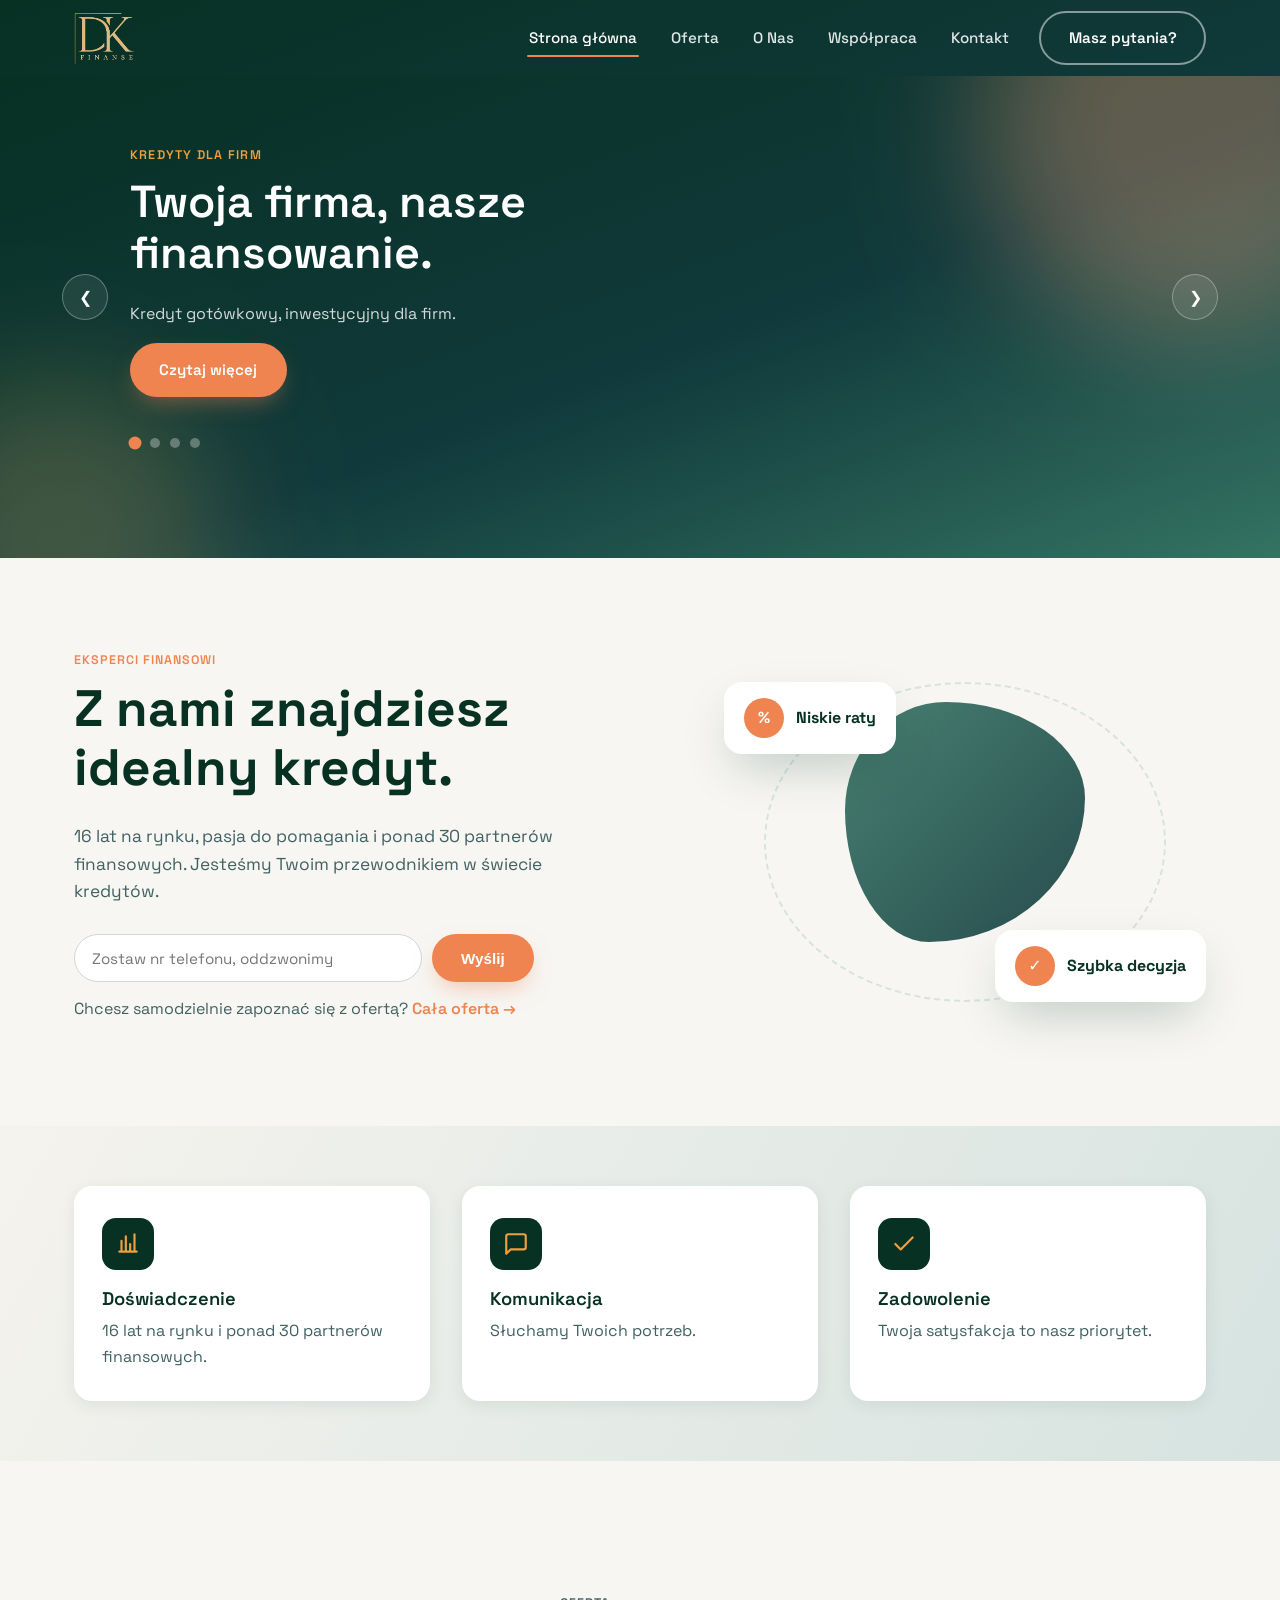
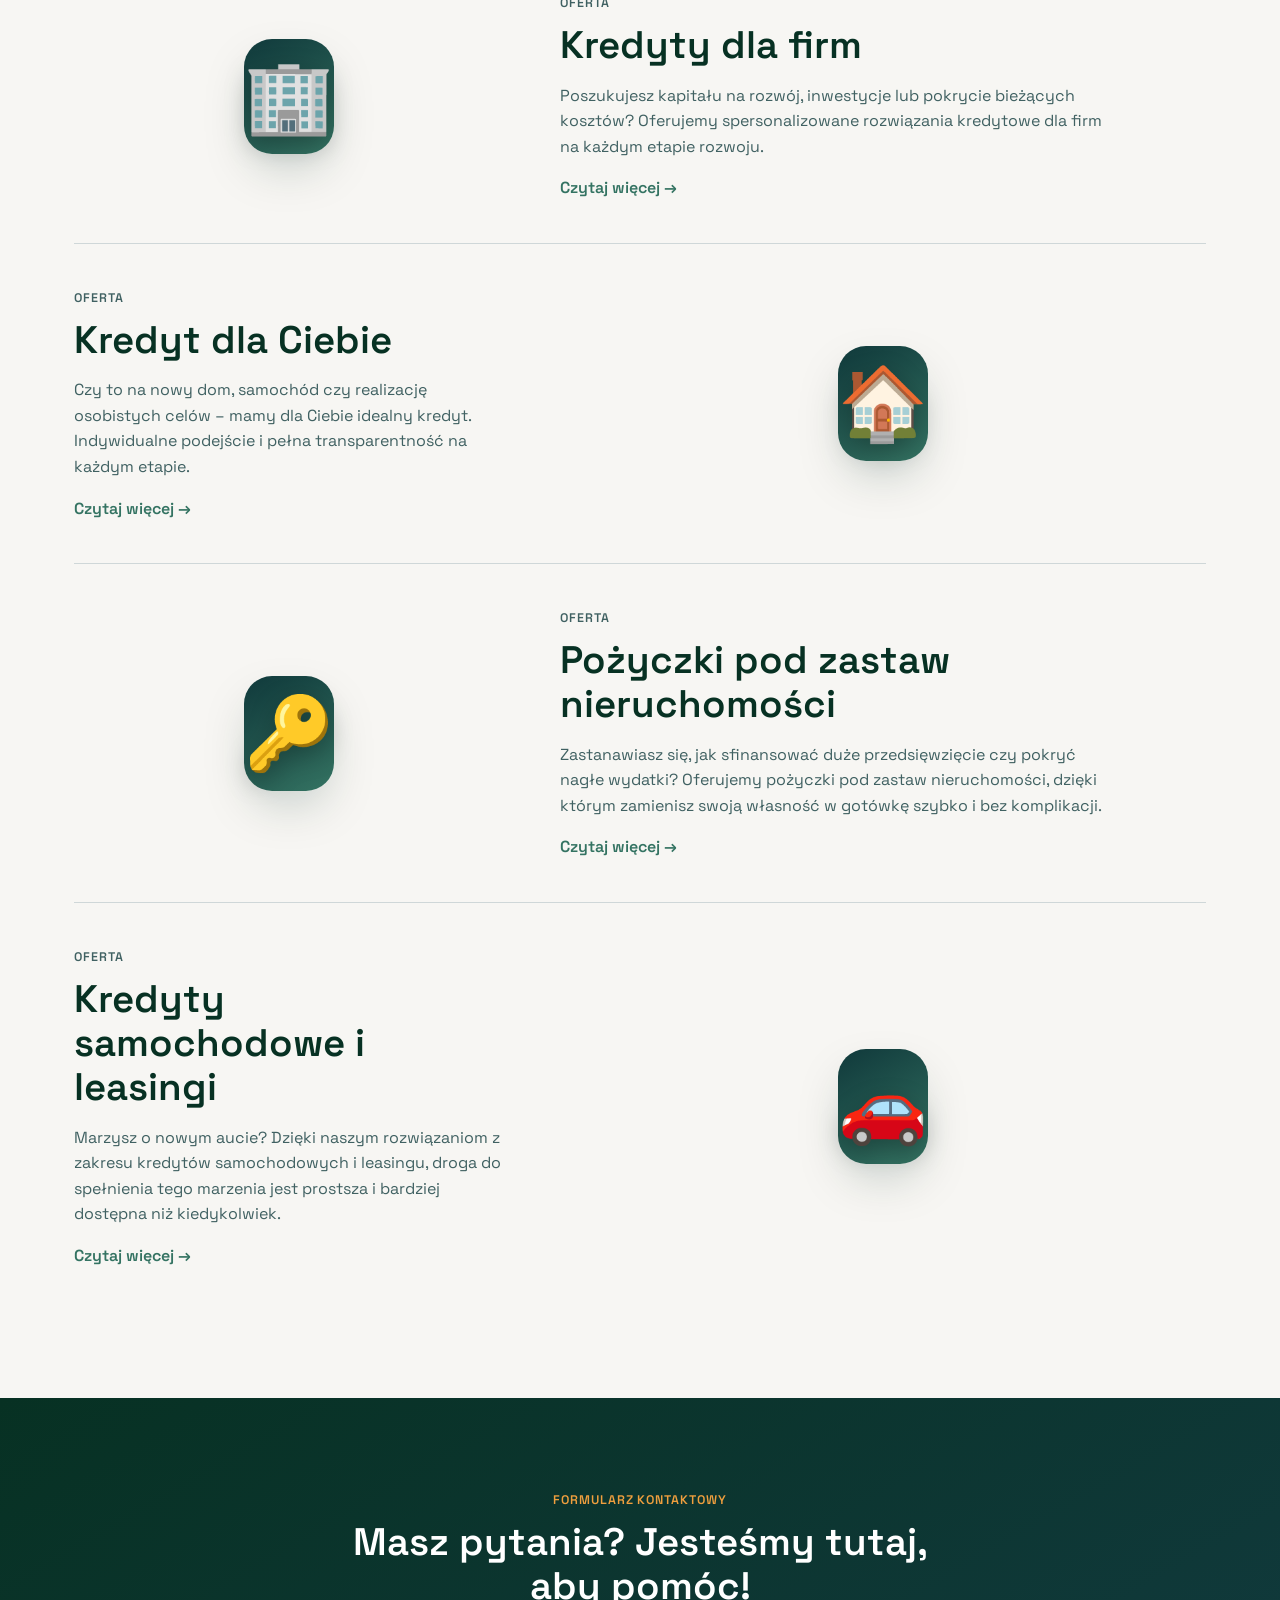
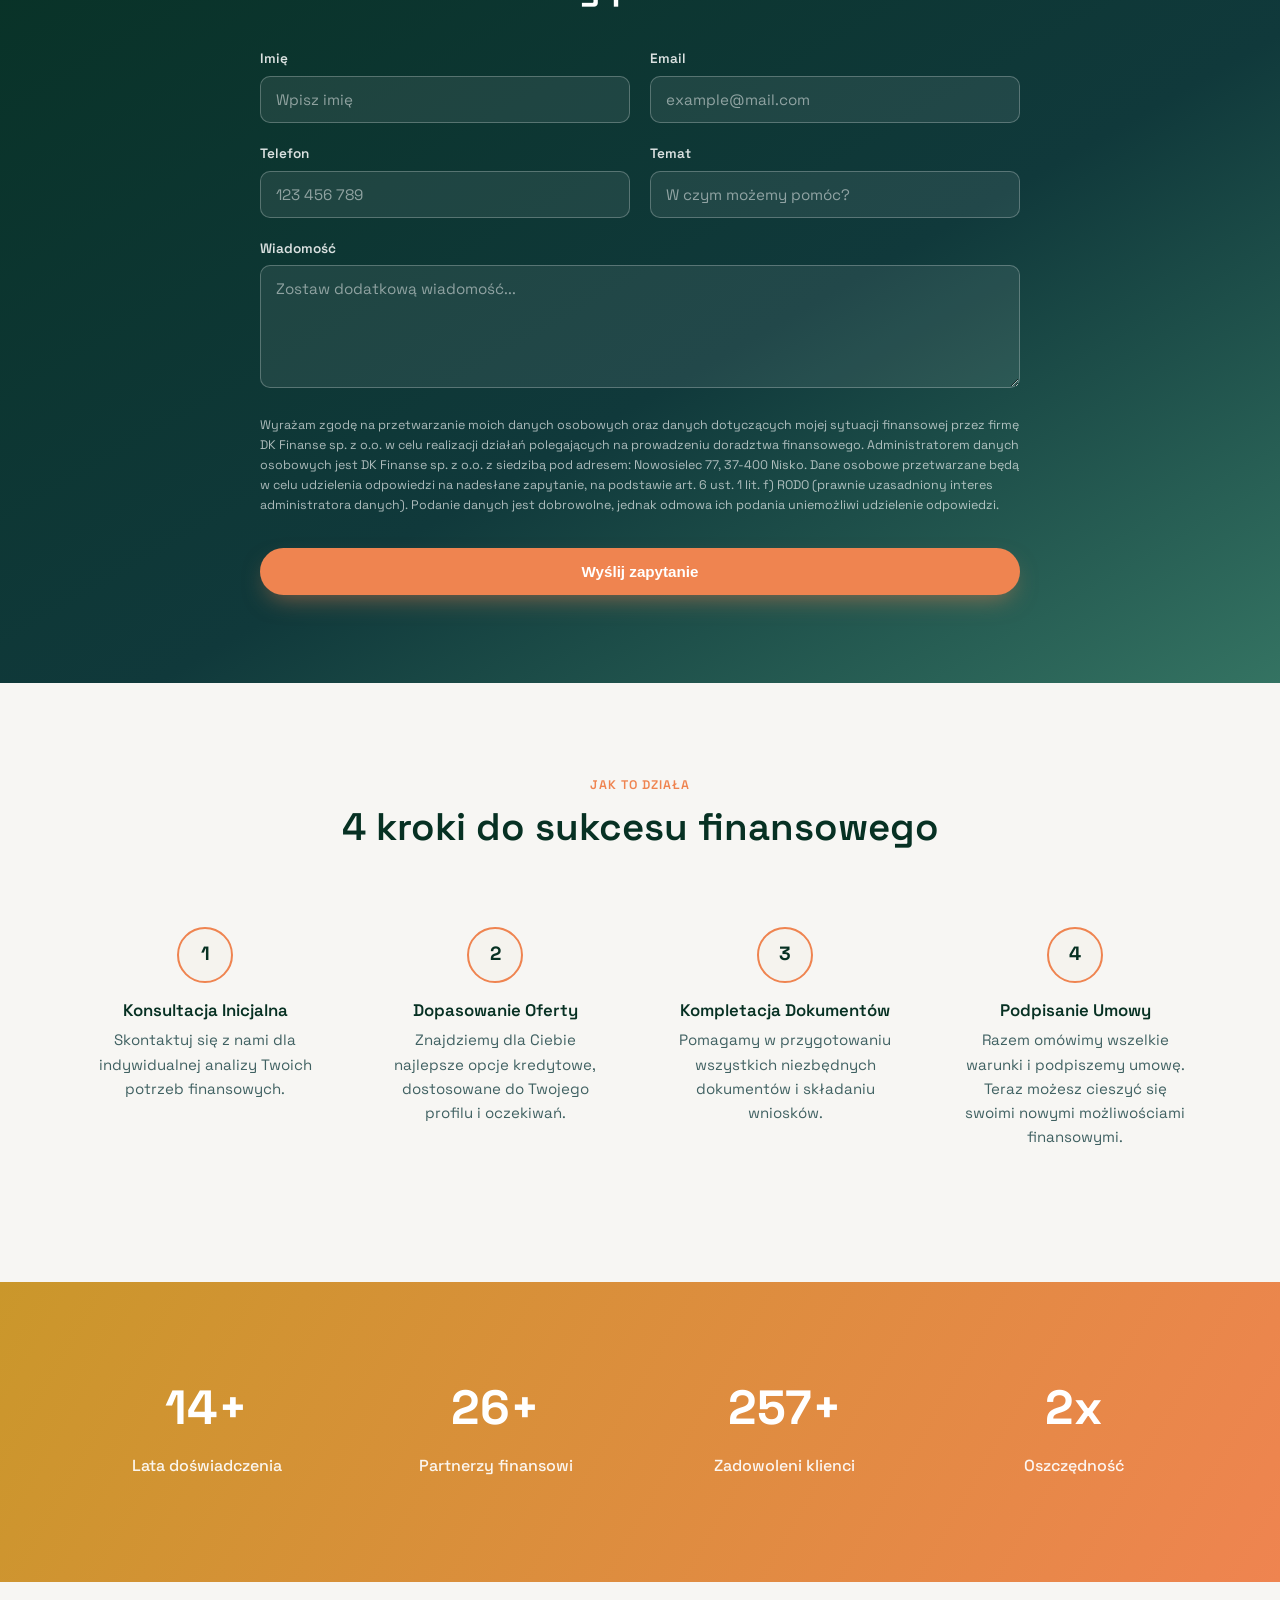
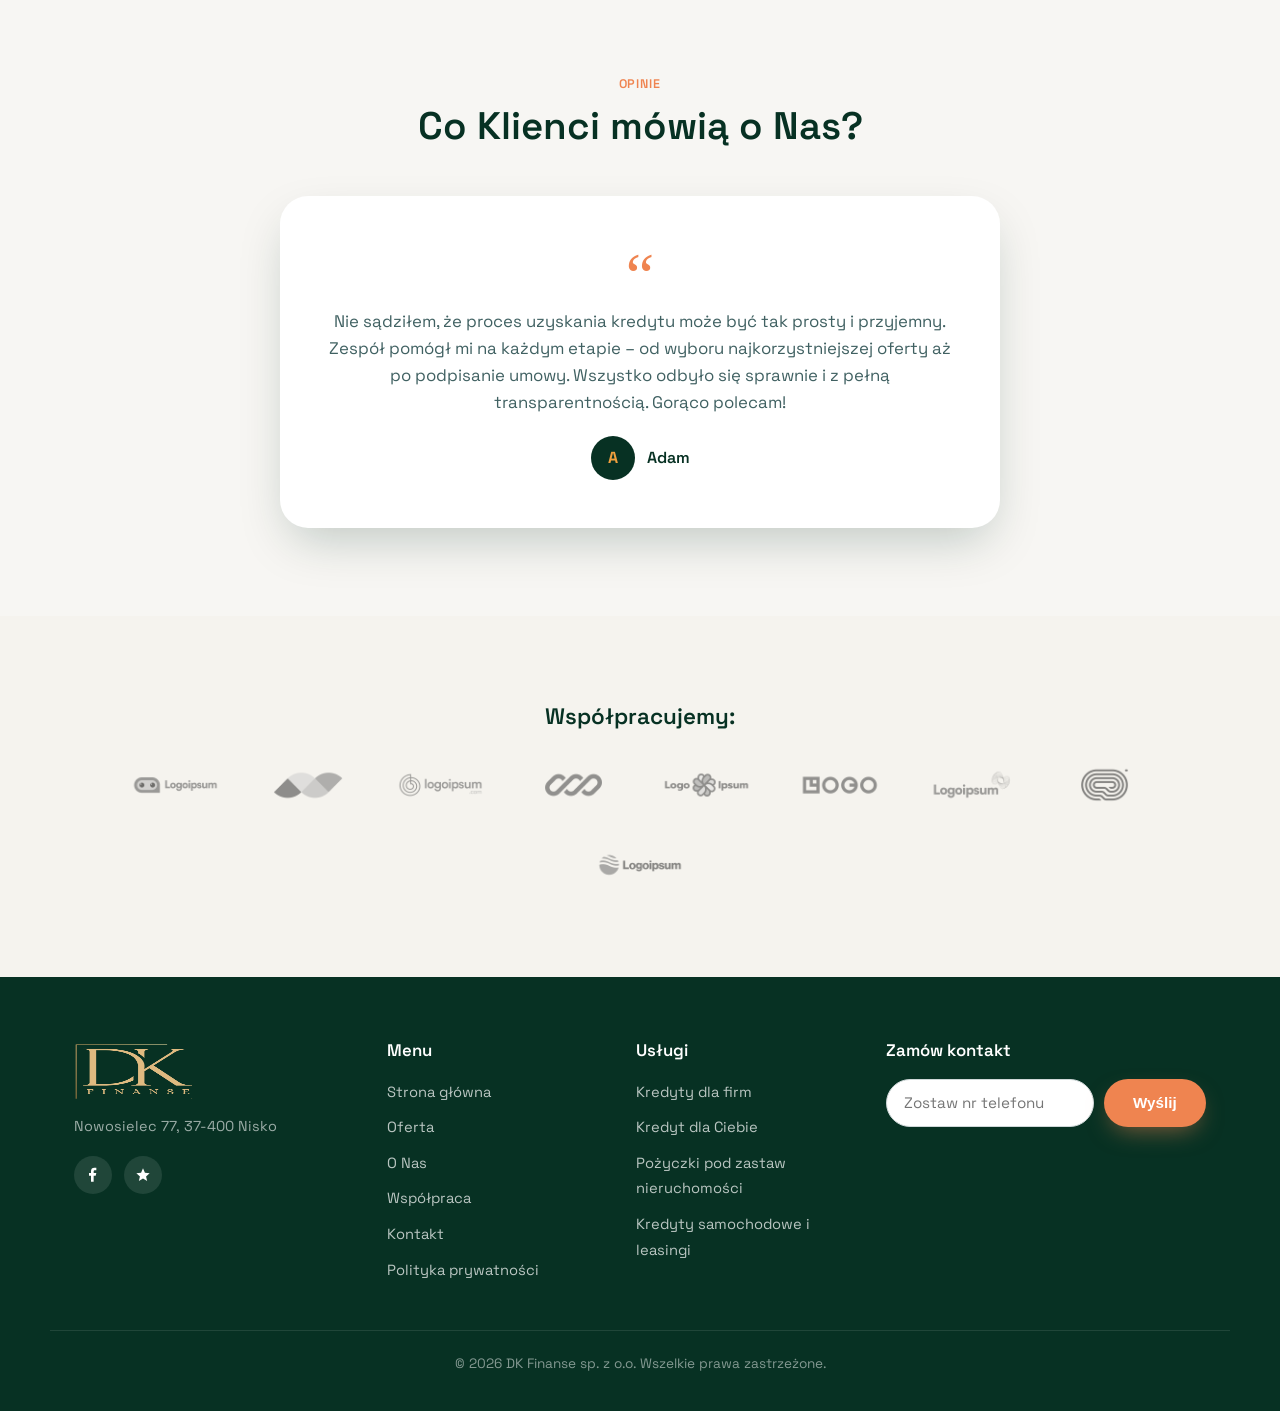
==== index.html @ de8f0803 "Wire up Web3Forms submission and refresh header styling Contact/callback forms now actually POST to " ====
<!doctype html>
<html lang="pl">
<head>
<meta charset="UTF-8">
<meta name="viewport" content="width=device-width, initial-scale=1">
<title>DK Finanse sp. z o.o. — Twój przewodnik w świecie kredytów</title>
<meta name="description" content="DK Finanse — 16 lat doświadczenia, ponad 30 partnerów finansowych. Kredyty dla firm, kredyty dla Ciebie, pożyczki pod zastaw nieruchomości, kredyty samochodowe i leasingi.">
<link rel="icon" href="/assets/img/favicon.png">
<link rel="preconnect" href="https://fonts.googleapis.com">
<link rel="preconnect" href="https://fonts.gstatic.com" crossorigin>
<link href="https://fonts.googleapis.com/css2?family=Space+Grotesk:wght@400;500;600;700&display=swap" rel="stylesheet">
<link rel="stylesheet" href="/style.css">
</head>
<body>

<a class="skip-link" href="#main">Przejdź do treści</a>

<header class="site-header" id="site-header">
  <div class="container header-inner">
    <a href="/" class="brand">
      <img src="/assets/img/logo.png" alt="DK Finanse" width="150" height="138">
    </a>

    <nav class="main-nav" id="main-nav" aria-label="Menu główne">
      <ul>
        <li><a href="/" class="active">Strona główna</a></li>
        <li class="has-sub">
          <a href="/#oferta">Oferta</a>
          <ul class="sub-menu">
            <li><a href="/kredyty-dla-firm/">Kredyty dla firm</a></li>
            <li><a href="/kredyt-dla-ciebie/">Kredyt dla Ciebie</a></li>
            <li><a href="/pozyczki-pod-zastaw-nieruchomosci/">Pożyczki pod zastaw nieruchomości</a></li>
            <li><a href="/kredyty-samochodowe-i-leasingi/">Kredyty samochodowe i leasingi</a></li>
          </ul>
        </li>
        <li><a href="/o-nas/">O Nas</a></li>
        <li><a href="/wspolpraca/">Współpraca</a></li>
        <li><a href="/kontakt/">Kontakt</a></li>
      </ul>
    </nav>

    <a href="/kontakt/" class="btn btn-ghost header-cta">Masz pytania?</a>

    <button class="nav-toggle" id="nav-toggle" aria-expanded="false" aria-controls="main-nav" aria-label="Otwórz menu">
      <span></span><span></span><span></span>
    </button>
  </div>
</header>

<main id="main">

  <!-- HERO SLIDER -->
  <section class="hero" id="top">
    <div class="hero-blob blob-a" aria-hidden="true"></div>
    <div class="hero-blob blob-b" aria-hidden="true"></div>

    <div class="slider" id="hero-slider">
      <div class="slides">

        <article class="slide is-active">
          <p class="slide-eyebrow">Kredyty dla firm</p>
          <h2>Twoja firma, nasze finansowanie.</h2>
          <p class="slide-desc">Kredyt gotówkowy, inwestycyjny dla firm.</p>
          <a href="/kredyty-dla-firm/" class="btn btn-primary">Czytaj więcej</a>
        </article>

        <article class="slide">
          <p class="slide-eyebrow">Kredyt dla Ciebie</p>
          <h2>Kredyt dla Ciebie</h2>
          <p class="slide-desc">Twój kredyt, Twoje zasady.</p>
          <a href="/kredyt-dla-ciebie/" class="btn btn-primary">Czytaj więcej</a>
        </article>

        <article class="slide">
          <p class="slide-eyebrow">Pożyczki hipoteczne</p>
          <h2>Bezpieczne finansowanie z Twoją nieruchomością w tle.</h2>
          <p class="slide-desc">Pożyczka hipoteczna dla osób ze złymi bazami. Posiadasz na własność dom, ziemię, mieszkanie? Masz problem ze zdolnością kredytową? Ta pożyczka jest właśnie dla Ciebie.</p>
          <a href="/pozyczki-pod-zastaw-nieruchomosci/" class="btn btn-primary">Czytaj więcej</a>
        </article>

        <article class="slide">
          <p class="slide-eyebrow">Auto i leasing</p>
          <h2>Z nami wsiadasz do wymarzonego auta.</h2>
          <p class="slide-desc">Leasing operacyjny to duże korzyści finansowe: ratalny VAT, pełna płynność finansowa i możliwość zwrotu auta po zakończeniu umowy. Skorzystaj z leasingu już dziś!</p>
          <a href="/kredyty-samochodowe-i-leasingi/" class="btn btn-primary">Czytaj więcej</a>
        </article>

      </div>

      <button class="slider-arrow prev" id="slider-prev" aria-label="Poprzedni slajd">&#10094;</button>
      <button class="slider-arrow next" id="slider-next" aria-label="Następny slajd">&#10095;</button>
      <div class="slider-dots" id="slider-dots"></div>
    </div>
  </section>

  <!-- INTRO / LEAD FORM -->
  <section class="section intro">
    <div class="container intro-grid">
      <div class="intro-copy">
        <p class="eyebrow">Eksperci finansowi</p>
        <h1>Z nami znajdziesz idealny kredyt.</h1>
        <p class="lead">16 lat na rynku, pasja do pomagania i ponad 30 partnerów finansowych. Jesteśmy Twoim przewodnikiem w świecie kredytów.</p>

        <form class="callback-form" data-form="callback-hero">
          <label for="phone-hero" class="sr-only">Numer telefonu</label>
          <input type="tel" id="phone-hero" name="phone" placeholder="Zostaw nr telefonu, oddzwonimy" required pattern="[0-9\(\)#&+*=.\-\s]+">
          <button type="submit" class="btn btn-primary">Wyślij</button>
        </form>
        <p class="form-note" data-note hidden>Dziękujemy! Oddzwonimy najszybciej, jak to możliwe.</p>

        <p class="intro-more">Chcesz samodzielnie zapoznać się z ofertą? <a href="#oferta">Cała oferta →</a></p>
      </div>

      <div class="intro-visual" aria-hidden="true">
        <div class="visual-card card-1">
          <span class="visual-icon">%</span>
          <strong>Niskie raty</strong>
        </div>
        <div class="visual-card card-2">
          <span class="visual-icon">✓</span>
          <strong>Szybka decyzja</strong>
        </div>
        <div class="visual-ring"></div>
        <div class="visual-blob"></div>
      </div>
    </div>
  </section>

  <!-- TRUST STRIP -->
  <section class="section trust">
    <div class="container trust-grid">
      <div class="trust-item">
        <span class="trust-icon" aria-hidden="true">
          <svg viewBox="0 0 24 24"><path d="M4 19h16M6 19V9m4 10V5m4 14v-7m4 7V3" stroke="currentColor" stroke-width="2" stroke-linecap="round" fill="none"/></svg>
        </span>
        <h4>Doświadczenie</h4>
        <p>16 lat na rynku i ponad 30 partnerów finansowych.</p>
      </div>
      <div class="trust-item">
        <span class="trust-icon" aria-hidden="true">
          <svg viewBox="0 0 24 24"><path d="M21 15a2 2 0 01-2 2H7l-4 4V5a2 2 0 012-2h14a2 2 0 012 2z" stroke="currentColor" stroke-width="2" stroke-linejoin="round" fill="none"/></svg>
        </span>
        <h4>Komunikacja</h4>
        <p>Słuchamy Twoich potrzeb.</p>
      </div>
      <div class="trust-item">
        <span class="trust-icon" aria-hidden="true">
          <svg viewBox="0 0 24 24"><path d="M20 6L9 17l-5-5" stroke="currentColor" stroke-width="2" stroke-linecap="round" stroke-linejoin="round" fill="none"/></svg>
        </span>
        <h4>Zadowolenie</h4>
        <p>Twoja satysfakcja to nasz priorytet.</p>
      </div>
    </div>
  </section>

  <!-- OFFER -->
  <section class="section offer" id="oferta">
    <div class="container">

      <article class="offer-row">
        <div class="offer-visual" aria-hidden="true"><span>🏢</span></div>
        <div class="offer-copy">
          <p class="eyebrow">Oferta</p>
          <h2>Kredyty dla firm</h2>
          <p>Poszukujesz kapitału na rozwój, inwestycje lub pokrycie bieżących kosztów? Oferujemy spersonalizowane rozwiązania kredytowe dla firm na każdym etapie rozwoju.</p>
          <a href="/kredyty-dla-firm/" class="link-more">Czytaj więcej →</a>
        </div>
      </article>

      <article class="offer-row reverse">
        <div class="offer-visual" aria-hidden="true"><span>🏠</span></div>
        <div class="offer-copy">
          <p class="eyebrow">Oferta</p>
          <h2>Kredyt dla Ciebie</h2>
          <p>Czy to na nowy dom, samochód czy realizację osobistych celów – mamy dla Ciebie idealny kredyt. Indywidualne podejście i pełna transparentność na każdym etapie.</p>
          <a href="/kredyt-dla-ciebie/" class="link-more">Czytaj więcej →</a>
        </div>
      </article>

      <article class="offer-row">
        <div class="offer-visual" aria-hidden="true"><span>🔑</span></div>
        <div class="offer-copy">
          <p class="eyebrow">Oferta</p>
          <h2>Pożyczki pod zastaw nieruchomości</h2>
          <p>Zastanawiasz się, jak sfinansować duże przedsięwzięcie czy pokryć nagłe wydatki? Oferujemy pożyczki pod zastaw nieruchomości, dzięki którym zamienisz swoją własność w gotówkę szybko i bez komplikacji.</p>
          <a href="/pozyczki-pod-zastaw-nieruchomosci/" class="link-more">Czytaj więcej →</a>
        </div>
      </article>

      <article class="offer-row reverse">
        <div class="offer-visual" aria-hidden="true"><span>🚗</span></div>
        <div class="offer-copy">
          <p class="eyebrow">Oferta</p>
          <h2>Kredyty samochodowe i leasingi</h2>
          <p>Marzysz o nowym aucie? Dzięki naszym rozwiązaniom z zakresu kredytów samochodowych i leasingu, droga do spełnienia tego marzenia jest prostsza i bardziej dostępna niż kiedykolwiek.</p>
          <a href="/kredyty-samochodowe-i-leasingi/" class="link-more">Czytaj więcej →</a>
        </div>
      </article>

    </div>
  </section>

  <!-- CONTACT -->
  <section class="section contact-cta">
    <div class="container">
      <p class="eyebrow">Formularz kontaktowy</p>
      <h2>Masz pytania? Jesteśmy tutaj, aby pomóc!</h2>

      <form class="contact-form" data-form="contact">
        <div class="field">
          <label for="c-name">Imię</label>
          <input type="text" id="c-name" name="name" placeholder="Wpisz imię">
        </div>
        <div class="field">
          <label for="c-email">Email</label>
          <input type="email" id="c-email" name="email" placeholder="example@mail.com" required>
        </div>
        <div class="field">
          <label for="c-phone">Telefon</label>
          <input type="tel" id="c-phone" name="phone" placeholder="123 456 789" required pattern="[0-9\(\)#&+*=.\-\s]+">
        </div>
        <div class="field">
          <label for="c-subject">Temat</label>
          <input type="text" id="c-subject" name="subject" placeholder="W czym możemy pomóc?" required>
        </div>
        <div class="field field-full">
          <label for="c-message">Wiadomość</label>
          <textarea id="c-message" name="message" rows="5" placeholder="Zostaw dodatkową wiadomość..."></textarea>
        </div>
        <div class="field field-full consent">
          <p>Wyrażam zgodę na przetwarzanie moich danych osobowych oraz danych dotyczących mojej sytuacji finansowej przez firmę DK Finanse sp. z o.o. w celu realizacji działań polegających na prowadzeniu doradztwa finansowego. Administratorem danych osobowych jest DK Finanse sp. z o.o. z siedzibą pod adresem: Nowosielec 77, 37-400 Nisko. Dane osobowe przetwarzane będą w celu udzielenia odpowiedzi na nadesłane zapytanie, na podstawie art. 6 ust. 1 lit. f) RODO (prawnie uzasadniony interes administratora danych). Podanie danych jest dobrowolne, jednak odmowa ich podania uniemożliwi udzielenie odpowiedzi.</p>
        </div>
        <div class="field field-full">
          <button type="submit" class="btn btn-primary btn-block">Wyślij zapytanie</button>
        </div>
      </form>
      <p class="form-note" data-note hidden>Dziękujemy za wiadomość! Odezwiemy się najszybciej, jak to możliwe.</p>
    </div>
  </section>

  <!-- HOW IT WORKS -->
  <section class="section steps">
    <div class="container">
      <div class="section-head">
        <p class="eyebrow">Jak to działa</p>
        <h2>4 kroki do sukcesu finansowego</h2>
      </div>

      <div class="steps-grid">
        <div class="step">
          <span class="step-num">1</span>
          <h5>Konsultacja Inicjalna</h5>
          <p>Skontaktuj się z nami dla indywidualnej analizy Twoich potrzeb finansowych.</p>
        </div>
        <div class="step">
          <span class="step-num">2</span>
          <h5>Dopasowanie Oferty</h5>
          <p>Znajdziemy dla Ciebie najlepsze opcje kredytowe, dostosowane do Twojego profilu i oczekiwań.</p>
        </div>
        <div class="step">
          <span class="step-num">3</span>
          <h5>Kompletacja Dokumentów</h5>
          <p>Pomagamy w przygotowaniu wszystkich niezbędnych dokumentów i składaniu wniosków.</p>
        </div>
        <div class="step">
          <span class="step-num">4</span>
          <h5>Podpisanie Umowy</h5>
          <p>Razem omówimy wszelkie warunki i podpiszemy umowę. Teraz możesz cieszyć się swoimi nowymi możliwościami finansowymi.</p>
        </div>
      </div>
    </div>
  </section>

  <!-- COUNTERS -->
  <section class="section counters">
    <div class="container counters-grid">
      <div class="counter">
        <span class="counter-num" data-count-to="16">0</span><span class="counter-suffix">+</span>
        <p>Lata doświadczenia</p>
      </div>
      <div class="counter">
        <span class="counter-num" data-count-to="30">0</span><span class="counter-suffix">+</span>
        <p>Partnerzy finansowi</p>
      </div>
      <div class="counter">
        <span class="counter-num" data-count-to="300">0</span><span class="counter-suffix">+</span>
        <p>Zadowoleni klienci</p>
      </div>
      <div class="counter">
        <span class="counter-num" data-count-to="2">0</span><span class="counter-suffix">x</span>
        <p>Oszczędność</p>
      </div>
    </div>
  </section>

  <!-- TESTIMONIAL -->
  <section class="section testimonial">
    <div class="container">
      <div class="section-head">
        <p class="eyebrow">Opinie</p>
        <h2>Co Klienci mówią o Nas?</h2>
      </div>

      <blockquote class="testimonial-card">
        <span class="quote-mark" aria-hidden="true">&#8220;</span>
        <p>Nie sądziłem, że proces uzyskania kredytu może być tak prosty i przyjemny. Zespół pomógł mi na każdym etapie – od wyboru najkorzystniejszej oferty aż po podpisanie umowy. Wszystko odbyło się sprawnie i z pełną transparentnością. Gorąco polecam!</p>
        <footer>
          <span class="avatar">A</span>
          <span class="name">Adam</span>
        </footer>
      </blockquote>
    </div>
  </section>

  <!-- PARTNERS -->
  <section class="section partners">
    <div class="container">
      <h3>Współpracujemy:</h3>
      <div class="partners-grid">
        <img src="/assets/img/partner-01.png" alt="Partner finansowy" loading="lazy" width="140" height="67">
        <img src="/assets/img/partner-02.png" alt="Partner finansowy" loading="lazy" width="140" height="67">
        <img src="/assets/img/partner-11.png" alt="Partner finansowy" loading="lazy" width="140" height="67">
        <img src="/assets/img/partner-08.png" alt="Partner finansowy" loading="lazy" width="140" height="67">
        <img src="/assets/img/partner-03.png" alt="Partner finansowy" loading="lazy" width="140" height="67">
        <img src="/assets/img/partner-10.png" alt="Partner finansowy" loading="lazy" width="140" height="67">
        <img src="/assets/img/partner-06.png" alt="Partner finansowy" loading="lazy" width="140" height="67">
        <img src="/assets/img/partner-05.png" alt="Partner finansowy" loading="lazy" width="140" height="67">
        <img src="/assets/img/partner-07.png" alt="Partner finansowy" loading="lazy" width="140" height="67">
      </div>
    </div>
  </section>

</main>

<footer class="site-footer">
  <div class="container footer-grid">
    <div class="footer-col footer-brand">
      <img src="/assets/img/logo.png" alt="DK Finanse" width="120" height="110">
      <p>Nowosielec 77, 37-400 Nisko</p>
      <div class="socials">
        <a href="https://www.facebook.com/profile.php?id=100063715053999" target="_blank" rel="noopener" aria-label="Facebook">
          <svg viewBox="0 0 24 24"><path d="M13 22v-9h3l1-4h-4V7c0-1.1.3-2 2-2h2V1.1C16.6 1 15.4 1 14 1c-3 0-5 1.8-5 5v3H6v4h3v9z" fill="currentColor"/></svg>
        </a>
        <a href="https://www.oferteo.pl/konto/profil/opinie" target="_blank" rel="noopener" aria-label="Opinie">
          <svg viewBox="0 0 24 24"><path d="M12 17.3l-6.2 3.8 1.6-7L2 9.3l7.1-.6L12 2l2.9 6.7 7.1.6-5.4 4.8 1.6 7z" fill="currentColor"/></svg>
        </a>
      </div>
    </div>

    <div class="footer-col">
      <h5>Menu</h5>
      <ul>
        <li><a href="/">Strona główna</a></li>
        <li><a href="/#oferta">Oferta</a></li>
        <li><a href="/o-nas/">O Nas</a></li>
        <li><a href="/wspolpraca/">Współpraca</a></li>
        <li><a href="/kontakt/">Kontakt</a></li>
        <li><a href="/polityka-prywatnosci/">Polityka prywatności</a></li>
      </ul>
    </div>

    <div class="footer-col">
      <h5>Usługi</h5>
      <ul>
        <li><a href="/kredyty-dla-firm/">Kredyty dla firm</a></li>
        <li><a href="/kredyt-dla-ciebie/">Kredyt dla Ciebie</a></li>
        <li><a href="/pozyczki-pod-zastaw-nieruchomosci/">Pożyczki pod zastaw nieruchomości</a></li>
        <li><a href="/kredyty-samochodowe-i-leasingi/">Kredyty samochodowe i leasingi</a></li>
      </ul>
    </div>

    <div class="footer-col">
      <h5>Zamów kontakt</h5>
      <form class="callback-form callback-form--footer" data-form="callback-footer">
        <label for="phone-footer" class="sr-only">Numer telefonu</label>
        <input type="tel" id="phone-footer" name="phone" placeholder="Zostaw nr telefonu" required pattern="[0-9\(\)#&+*=.\-\s]+">
        <button type="submit" class="btn btn-primary">Wyślij</button>
      </form>
    </div>
  </div>

  <div class="container footer-bottom">
    <p>&copy; <span id="year"></span> DK Finanse sp. z o.o. Wszelkie prawa zastrzeżone.</p>
  </div>
</footer>

<button class="scroll-top" id="scroll-top" aria-label="Wróć na górę">&#8593;</button>

<script src="/script.js"></script>
</body>
</html>
---- style.css ----
/* =========================================================
   DK Finanse — design tokens (colors pulled from the brand's
   original Elementor kit: primary teal, cream, coral accent,
   gold + green earth tones)
   ========================================================= */
:root {
  --primary: #10393b;
  --primary-dark: #073123;
  --green-dark: #265541;
  --green-mid: #347362;
  --brown: #442510;
  --gold: #ca972b;
  --accent: #ef8450;
  --accent-light: #ef9f3e;
  --cream: #f5f3ee;
  --offwhite: #f7f6f3;
  --mint: #d6e3e0;
  --graymint: #cfd7d8;
  --text: #406162;
  --white: #ffffff;

  --font: "Space Grotesk", system-ui, sans-serif;

  --radius-sm: 10px;
  --radius: 18px;
  --radius-lg: 28px;
  --shadow-sm: 0 4px 16px rgba(7, 49, 35, 0.08);
  --shadow: 0 20px 50px -12px rgba(7, 49, 35, 0.25);
  --container: 1180px;

  color-scheme: light;
}

* { box-sizing: border-box; }
html { scroll-behavior: smooth; }

body {
  margin: 0;
  font-family: var(--font);
  color: var(--primary-dark);
  background: var(--offwhite);
  line-height: 1.6;
  -webkit-font-smoothing: antialiased;
}

img { max-width: 100%; display: block; }

h1, h2, h3, h4, h5, h6 {
  font-family: var(--font);
  color: var(--primary-dark);
  line-height: 1.15;
  margin: 0 0 0.5em;
  font-weight: 600;
}

h1 { font-size: clamp(2.1rem, 4vw, 3.2rem); font-weight: 700; }
h2 { font-size: clamp(1.7rem, 3vw, 2.4rem); }
h3 { font-size: 1.4rem; }
h4 { font-size: 1.15rem; }
h5 { font-size: 1.05rem; }

p { margin: 0 0 1em; }

a { color: inherit; text-decoration: none; }

.container {
  width: 100%;
  max-width: var(--container);
  margin: 0 auto;
  padding: 0 24px;
}

.sr-only {
  position: absolute;
  width: 1px; height: 1px;
  padding: 0; margin: -1px;
  overflow: hidden;
  clip: rect(0,0,0,0);
  white-space: nowrap; border: 0;
}

.skip-link {
  position: absolute;
  left: -999px;
  top: 0;
  background: var(--primary-dark);
  color: var(--white);
  padding: 12px 20px;
  z-index: 1000;
  border-radius: 0 0 8px 0;
}
.skip-link:focus { left: 0; }

.eyebrow {
  display: inline-block;
  font-weight: 600;
  letter-spacing: 0.08em;
  text-transform: uppercase;
  font-size: 0.78rem;
  color: var(--accent);
  margin: 0 0 0.7em;
}

.section { padding: 88px 0; }
@media (max-width: 720px) { .section { padding: 56px 0; } }

.section-head { text-align: center; max-width: 640px; margin: 0 auto 48px; }

/* ---------- buttons ---------- */
.btn {
  display: inline-flex;
  align-items: center;
  justify-content: center;
  gap: 8px;
  padding: 0.85em 1.8em;
  border-radius: 999px;
  font-weight: 600;
  font-size: 0.95rem;
  border: 2px solid transparent;
  cursor: pointer;
  transition: transform 0.2s ease, box-shadow 0.2s ease, background 0.2s ease, color 0.2s ease;
  white-space: nowrap;
}
.btn-primary {
  background: var(--accent);
  color: var(--white);
  box-shadow: 0 10px 24px -8px rgba(239, 132, 80, 0.55);
}
.btn-primary:hover {
  background: var(--accent-light);
  transform: translateY(-2px);
  box-shadow: 0 14px 28px -8px rgba(239, 132, 80, 0.6);
}
.btn-ghost {
  background: transparent;
  color: var(--white);
  border-color: rgba(255,255,255,0.5);
}
.btn-ghost:hover { background: rgba(255,255,255,0.12); border-color: var(--white); }
.btn-block { width: 100%; }

.link-more {
  display: inline-flex;
  align-items: center;
  gap: 6px;
  font-weight: 600;
  color: var(--green-mid);
  border-bottom: 2px solid transparent;
  transition: color 0.2s ease, border-color 0.2s ease, gap 0.2s ease;
}
.link-more:hover { color: var(--accent); border-color: var(--accent); gap: 10px; }

/* ---------- header ---------- */
.site-header {
  position: sticky;
  top: 0;
  z-index: 500;
  background: linear-gradient(160deg, var(--primary-dark) 0%, var(--primary) 100%);
}
.header-inner {
  display: flex;
  align-items: center;
  gap: 28px;
  padding: 10px 24px;
}
.brand img { height: 56px; width: auto; }

.main-nav { margin-left: auto; }
.main-nav > ul {
  display: flex;
  gap: 30px;
  list-style: none;
  margin: 0;
  padding: 0;
}
.main-nav > ul > li > a {
  color: rgba(255,255,255,0.88);
  font-weight: 500;
  font-size: 0.95rem;
  padding: 10px 2px;
  position: relative;
}
.main-nav > ul > li > a.active,
.main-nav > ul > li > a:hover { color: var(--white); }
.main-nav > ul > li > a.active::after {
  content: "";
  position: absolute;
  left: 0; right: 0; bottom: 0;
  height: 2px;
  background: var(--accent);
  border-radius: 2px;
}

.has-sub { position: relative; }
.sub-menu {
  position: absolute;
  top: 100%;
  left: 0;
  min-width: 260px;
  background: var(--white);
  list-style: none;
  margin: 10px 0 0;
  padding: 10px;
  border-radius: var(--radius-sm);
  box-shadow: var(--shadow);
  opacity: 0;
  visibility: hidden;
  transform: translateY(8px);
  transition: 0.2s ease;
}
.has-sub:hover .sub-menu,
.has-sub:focus-within .sub-menu {
  opacity: 1; visibility: visible; transform: translateY(0);
}
.sub-menu a {
  display: block;
  padding: 10px 14px;
  border-radius: 8px;
  color: var(--primary-dark);
  font-size: 0.92rem;
  font-weight: 500;
}
.sub-menu a:hover { background: var(--cream); color: var(--accent); }

.header-cta { flex-shrink: 0; }

.nav-toggle {
  display: none;
  flex-direction: column;
  justify-content: center;
  gap: 5px;
  width: 40px; height: 40px;
  background: transparent;
  border: none;
  cursor: pointer;
}
.nav-toggle span {
  display: block;
  height: 2px;
  background: var(--white);
  border-radius: 2px;
  transition: 0.25s ease;
}

@media (max-width: 900px) {
  .header-cta { display: none; }
  .nav-toggle { display: flex; margin-left: auto; }
  .main-nav {
    position: fixed;
    inset: 72px 0 0 0;
    background: var(--primary-dark);
    transform: translateX(100%);
    transition: transform 0.3s ease;
    overflow-y: auto;
    padding: 20px 0 40px;
  }
  .main-nav.is-open { transform: translateX(0); }
  .main-nav > ul { flex-direction: column; gap: 0; padding: 0 24px; }
  .main-nav > ul > li > a { display: block; padding: 14px 0; border-bottom: 1px solid rgba(255,255,255,0.08); }
  .sub-menu {
    position: static;
    opacity: 1; visibility: visible; transform: none;
    box-shadow: none;
    background: rgba(255,255,255,0.04);
    display: none;
  }
  .has-sub.is-open .sub-menu { display: block; }
  .sub-menu a { color: rgba(255,255,255,0.85); }
  .sub-menu a:hover { background: rgba(255,255,255,0.08); color: var(--accent-light); }
  .nav-toggle.is-open span:nth-child(1) { transform: translateY(7px) rotate(45deg); }
  .nav-toggle.is-open span:nth-child(2) { opacity: 0; }
  .nav-toggle.is-open span:nth-child(3) { transform: translateY(-7px) rotate(-45deg); }
}

/* ---------- hero / slider ---------- */
.hero {
  position: relative;
  background: linear-gradient(160deg, var(--primary-dark) 0%, var(--primary) 55%, var(--green-mid) 100%);
  overflow: hidden;
  padding: 30px 0 70px;
}
.hero-blob {
  position: absolute;
  border-radius: 50%;
  filter: blur(60px);
  opacity: 0.35;
  mix-blend-mode: screen;
  pointer-events: none;
}
.blob-a { width: 420px; height: 420px; background: var(--accent); top: -160px; right: -120px; }
.blob-b { width: 320px; height: 320px; background: var(--gold); bottom: -140px; left: -100px; opacity: 0.25; }

.slider {
  position: relative;
  max-width: var(--container);
  margin: 0 auto;
  padding: 40px 80px;
  min-height: 340px;
}
.slides { position: relative; min-height: 260px; }
.slide {
  position: absolute;
  inset: 0;
  opacity: 0;
  visibility: hidden;
  transform: translateY(16px);
  transition: opacity 0.5s ease, transform 0.5s ease;
  max-width: 640px;
  color: var(--white);
}
.slide.is-active { opacity: 1; visibility: visible; transform: translateY(0); position: relative; }
.slide-eyebrow {
  text-transform: uppercase;
  letter-spacing: 0.1em;
  font-size: 0.78rem;
  font-weight: 600;
  color: var(--accent-light);
  margin-bottom: 0.8em;
}
.slide h2 { color: var(--white); font-size: clamp(1.8rem, 4vw, 2.8rem); }
.slide-desc { color: rgba(255,255,255,0.82); max-width: 520px; }

.slider-arrow {
  position: absolute;
  top: 50%;
  transform: translateY(-50%);
  width: 46px; height: 46px;
  border-radius: 50%;
  border: 1px solid rgba(255,255,255,0.3);
  background: rgba(255,255,255,0.08);
  color: var(--white);
  cursor: pointer;
  font-size: 1rem;
  transition: background 0.2s ease, border-color 0.2s ease;
}
.slider-arrow:hover { background: var(--accent); border-color: var(--accent); }
.slider-arrow.prev { left: 12px; }
.slider-arrow.next { right: 12px; }

.slider-dots {
  display: flex;
  gap: 10px;
  margin-top: 32px;
}
.slider-dots button {
  width: 10px; height: 10px;
  border-radius: 50%;
  border: none;
  background: rgba(255,255,255,0.3);
  cursor: pointer;
  padding: 0;
  transition: background 0.2s ease, transform 0.2s ease;
}
.slider-dots button.is-active { background: var(--accent); transform: scale(1.3); }

@media (max-width: 720px) {
  .slider { padding: 20px 50px; }
  .slider-arrow { width: 38px; height: 38px; }
}

/* ---------- intro ---------- */
.intro-grid {
  display: grid;
  grid-template-columns: 1.1fr 0.9fr;
  gap: 60px;
  align-items: center;
}
.lead { color: var(--text); font-size: 1.08rem; max-width: 46ch; }

.callback-form {
  display: flex;
  gap: 10px;
  max-width: 460px;
  margin: 28px 0 14px;
}
.callback-form input {
  flex: 1;
  min-width: 0;
  padding: 0.9em 1.1em;
  border-radius: 999px;
  border: 1px solid var(--graymint);
  background: var(--white);
  font-family: var(--font);
  font-size: 0.95rem;
  color: var(--primary-dark);
}
.callback-form input:focus { outline: 2px solid var(--accent); outline-offset: 2px; }
.callback-form--footer { max-width: 320px; margin: 0; }

.form-note {
  color: var(--green-mid);
  font-weight: 600;
  font-size: 0.92rem;
}
.form-note--error { color: #d33f3f; }

.intro-more { color: var(--text); }
.intro-more a { color: var(--accent); font-weight: 600; }
.intro-more a:hover { text-decoration: underline; }

.intro-visual {
  position: relative;
  height: 360px;
}
.visual-ring {
  position: absolute;
  inset: 20px 40px;
  border: 2px dashed var(--mint);
  border-radius: 50%;
}
.visual-blob {
  position: absolute;
  width: 240px; height: 240px;
  border-radius: 42% 58% 65% 35% / 45% 40% 60% 55%;
  background: linear-gradient(135deg, var(--green-mid), var(--primary));
  top: 40px; left: 50%;
  transform: translateX(-50%);
  opacity: 0.9;
}
.visual-card {
  position: absolute;
  display: flex;
  align-items: center;
  gap: 12px;
  background: var(--white);
  padding: 16px 20px;
  border-radius: var(--radius);
  box-shadow: var(--shadow);
  font-weight: 600;
  z-index: 2;
}
.card-1 { top: 20px; left: 0; }
.card-2 { bottom: 20px; right: 0; }
.visual-icon {
  display: inline-flex;
  align-items: center;
  justify-content: center;
  width: 40px; height: 40px;
  border-radius: 50%;
  background: var(--accent);
  color: var(--white);
  font-weight: 700;
}

@media (max-width: 880px) {
  .intro-grid { grid-template-columns: 1fr; }
  .intro-visual { height: 240px; margin-top: 20px; }
}
@media (max-width: 520px) {
  .callback-form { flex-direction: column; }
}

/* ---------- trust strip ---------- */
.trust { background: linear-gradient(120deg, var(--cream), var(--mint)); padding: 60px 0; }
.trust-grid {
  display: grid;
  grid-template-columns: repeat(3, 1fr);
  gap: 32px;
}
.trust-item {
  background: var(--white);
  padding: 32px 28px;
  border-radius: var(--radius);
  box-shadow: var(--shadow-sm);
  text-align: left;
}
.trust-icon {
  display: inline-flex;
  align-items: center;
  justify-content: center;
  width: 52px; height: 52px;
  border-radius: 14px;
  background: var(--primary-dark);
  color: var(--accent-light);
  margin-bottom: 18px;
}
.trust-icon svg { width: 26px; height: 26px; }
.trust-item p { color: var(--text); margin: 0; }

@media (max-width: 780px) { .trust-grid { grid-template-columns: 1fr; } }

/* ---------- offer rows ---------- */
.offer-row {
  display: grid;
  grid-template-columns: 0.8fr 1.2fr;
  gap: 56px;
  align-items: center;
  padding: 40px 0;
}
.offer-row + .offer-row { border-top: 1px solid var(--graymint); }
.offer-row.reverse .offer-visual { order: 2; }
.offer-row.reverse .offer-copy { order: 1; }

.offer-visual {
  aspect-ratio: 1 / 1;
  max-width: 280px;
  margin: 0 auto;
  border-radius: var(--radius-lg);
  background: linear-gradient(150deg, var(--primary), var(--green-mid));
  display: flex;
  align-items: center;
  justify-content: center;
  box-shadow: var(--shadow);
}
.offer-visual span { font-size: 4.5rem; filter: drop-shadow(0 8px 12px rgba(0,0,0,0.25)); }

.offer-copy h2 { margin-bottom: 0.4em; }
.offer-copy p { color: var(--text); max-width: 56ch; }

@media (max-width: 780px) {
  .offer-row, .offer-row.reverse { grid-template-columns: 1fr; }
  .offer-row.reverse .offer-visual,
  .offer-row.reverse .offer-copy { order: initial; }
  .offer-visual { max-width: 180px; }
}

/* ---------- contact ---------- */
.contact-cta {
  background: linear-gradient(150deg, var(--primary-dark), var(--primary) 60%, var(--green-mid));
  color: var(--white);
  text-align: center;
}
.contact-cta .eyebrow { color: var(--accent-light); }
.contact-cta h2 { color: var(--white); max-width: 640px; margin: 0 auto 40px; }

.contact-form {
  display: grid;
  grid-template-columns: repeat(2, 1fr);
  gap: 20px;
  max-width: 760px;
  margin: 0 auto;
  text-align: left;
}
.field-full { grid-column: 1 / -1; }
.field label {
  display: block;
  font-size: 0.85rem;
  font-weight: 600;
  margin-bottom: 6px;
  color: rgba(255,255,255,0.85);
}
.field input, .field textarea {
  width: 100%;
  padding: 0.85em 1em;
  border-radius: var(--radius-sm);
  border: 1px solid rgba(255,255,255,0.25);
  background: rgba(255,255,255,0.08);
  color: var(--white);
  font-family: var(--font);
  font-size: 0.95rem;
  resize: vertical;
}
.field input::placeholder, .field textarea::placeholder { color: rgba(255,255,255,0.5); }
.field input:focus, .field textarea:focus { outline: 2px solid var(--accent-light); outline-offset: 2px; background: rgba(255,255,255,0.14); }
.consent p { font-size: 0.78rem; color: rgba(255,255,255,0.65); line-height: 1.6; }
.contact-cta .form-note { color: var(--accent-light); margin-top: 18px; }

@media (max-width: 640px) { .contact-form { grid-template-columns: 1fr; } }

/* ---------- steps ---------- */
.steps-grid {
  display: grid;
  grid-template-columns: repeat(4, 1fr);
  gap: 28px;
}
.step {
  text-align: center;
  padding: 30px 20px;
}
.step-num {
  display: inline-flex;
  align-items: center;
  justify-content: center;
  width: 56px; height: 56px;
  border-radius: 50%;
  background: var(--cream);
  border: 2px solid var(--accent);
  color: var(--primary-dark);
  font-weight: 700;
  font-size: 1.2rem;
  margin-bottom: 18px;
}
.step p { color: var(--text); font-size: 0.94rem; }

@media (max-width: 880px) { .steps-grid { grid-template-columns: repeat(2, 1fr); } }
@media (max-width: 480px) { .steps-grid { grid-template-columns: 1fr; } }

/* ---------- counters ---------- */
.counters {
  background: linear-gradient(120deg, var(--gold), var(--accent));
  color: var(--white);
}
.counters-grid {
  display: grid;
  grid-template-columns: repeat(4, 1fr);
  gap: 24px;
  text-align: center;
}
.counter-num, .counter-suffix {
  font-size: clamp(2.2rem, 5vw, 3rem);
  font-weight: 700;
}
.counter p { margin-top: 6px; font-weight: 500; opacity: 0.92; }

@media (max-width: 780px) { .counters-grid { grid-template-columns: repeat(2, 1fr); gap: 36px 20px; } }

/* ---------- testimonial ---------- */
.testimonial-card {
  max-width: 720px;
  margin: 0 auto;
  background: var(--white);
  padding: 48px 44px;
  border-radius: var(--radius-lg);
  box-shadow: var(--shadow);
  text-align: center;
  position: relative;
}
.quote-mark {
  font-size: 4rem;
  color: var(--accent);
  line-height: 1;
  font-family: Georgia, serif;
}
.testimonial-card p { color: var(--text); font-size: 1.05rem; }
.testimonial-card footer {
  display: flex;
  align-items: center;
  justify-content: center;
  gap: 12px;
  margin-top: 20px;
}
.avatar {
  display: inline-flex;
  align-items: center;
  justify-content: center;
  width: 44px; height: 44px;
  border-radius: 50%;
  background: var(--primary-dark);
  color: var(--accent-light);
  font-weight: 700;
}
.name { font-weight: 600; }

/* ---------- partners ---------- */
.partners { background: var(--cream); text-align: center; }
.partners h3 { margin-bottom: 32px; }
.partners-grid {
  display: flex;
  flex-wrap: wrap;
  gap: 32px;
  justify-content: center;
  align-items: center;
}
.partners-grid img {
  height: 48px;
  width: auto;
  filter: grayscale(1) opacity(0.55);
  transition: filter 0.25s ease, transform 0.25s ease;
}
.partners-grid img:hover { filter: grayscale(0) opacity(1); transform: translateY(-2px); }

/* ---------- footer ---------- */
.site-footer { background: var(--primary-dark); color: rgba(255,255,255,0.85); padding: 64px 0 0; }
.footer-grid {
  display: grid;
  grid-template-columns: 1.3fr 1fr 1fr 1.1fr;
  gap: 40px;
  padding-bottom: 48px;
  border-bottom: 1px solid rgba(255,255,255,0.1);
}
.footer-brand img { height: 60px; margin-bottom: 14px; }
.footer-brand p { font-size: 0.9rem; color: rgba(255,255,255,0.6); }
.footer-col h5 { color: var(--white); margin-bottom: 18px; }
.footer-col ul { list-style: none; margin: 0; padding: 0; display: grid; gap: 10px; }
.footer-col ul a { font-size: 0.92rem; color: rgba(255,255,255,0.72); }
.footer-col ul a:hover { color: var(--accent-light); }

.socials { display: flex; gap: 12px; margin-top: 18px; }
.socials a {
  display: inline-flex;
  align-items: center;
  justify-content: center;
  width: 38px; height: 38px;
  border-radius: 50%;
  background: rgba(255,255,255,0.1);
  color: var(--white);
  transition: background 0.2s ease, color 0.2s ease;
}
.socials a:hover { background: var(--accent); }
.socials svg { width: 16px; height: 16px; }

.footer-bottom {
  padding: 22px 24px;
  text-align: center;
  font-size: 0.85rem;
  color: rgba(255,255,255,0.5);
}

@media (max-width: 900px) {
  .footer-grid { grid-template-columns: 1fr 1fr; }
}
@media (max-width: 540px) {
  .footer-grid { grid-template-columns: 1fr; }
}

/* ---------- scroll-to-top ---------- */
.scroll-top {
  position: fixed;
  right: 24px;
  bottom: 24px;
  width: 46px; height: 46px;
  border-radius: 50%;
  border: none;
  background: var(--accent);
  color: var(--white);
  font-size: 1.1rem;
  cursor: pointer;
  box-shadow: var(--shadow);
  opacity: 0;
  visibility: hidden;
  transform: translateY(10px);
  transition: 0.25s ease;
  z-index: 400;
}
.scroll-top.is-visible { opacity: 1; visibility: visible; transform: translateY(0); }
.scroll-top:hover { background: var(--accent-light); }

/* ---------- subpage hero banner ---------- */
.page-hero {
  position: relative;
  background: linear-gradient(160deg, var(--primary-dark) 0%, var(--primary) 55%, var(--green-mid) 100%);
  color: var(--white);
  padding: 64px 0 80px;
  overflow: hidden;
}
.page-hero .hero-blob { position: absolute; border-radius: 50%; filter: blur(60px); opacity: 0.3; pointer-events: none; }
.page-hero h1 { color: var(--white); margin-bottom: 0.35em; }
.page-hero .lead { color: rgba(255,255,255,0.85); max-width: 60ch; }
.page-hero .eyebrow { color: var(--accent-light); }
.breadcrumb {
  display: flex;
  gap: 8px;
  align-items: center;
  font-size: 0.85rem;
  color: rgba(255,255,255,0.6);
  margin-bottom: 18px;
}
.breadcrumb a { color: rgba(255,255,255,0.8); }
.breadcrumb a:hover { color: var(--white); }

/* ---------- product plan cards ---------- */
.plans-grid {
  display: grid;
  grid-template-columns: repeat(auto-fit, minmax(260px, 1fr));
  gap: 26px;
}
.plan-card {
  background: var(--white);
  border-radius: var(--radius);
  padding: 30px 26px;
  box-shadow: var(--shadow-sm);
  border-top: 4px solid var(--accent);
}
.plan-card h3 { font-size: 1.15rem; margin-bottom: 14px; }
.plan-card ul { list-style: none; margin: 0; padding: 0; display: grid; gap: 10px; }
.plan-card li {
  display: flex;
  gap: 10px;
  align-items: flex-start;
  color: var(--text);
  font-size: 0.93rem;
  line-height: 1.5;
}
.plan-card li::before {
  content: "";
  flex-shrink: 0;
  width: 8px; height: 8px;
  margin-top: 7px;
  border-radius: 50%;
  background: var(--accent);
}

/* ---------- principles / numbered reasons ---------- */
.principles-grid {
  display: grid;
  grid-template-columns: repeat(auto-fit, minmax(240px, 1fr));
  gap: 26px;
}
.principle {
  background: var(--white);
  border-radius: var(--radius);
  padding: 28px 26px;
  box-shadow: var(--shadow-sm);
}
.principle-num {
  display: inline-flex;
  align-items: center;
  justify-content: center;
  width: 40px; height: 40px;
  border-radius: 12px;
  background: var(--cream);
  color: var(--accent);
  font-weight: 700;
  margin-bottom: 14px;
}
.principle h4 { margin-bottom: 8px; }
.principle p { color: var(--text); margin: 0; font-size: 0.94rem; }

/* ---------- FAQ accordion ---------- */
.faq-list { max-width: 760px; margin: 0 auto; display: grid; gap: 14px; }
.faq-item {
  background: var(--white);
  border-radius: var(--radius-sm);
  box-shadow: var(--shadow-sm);
  overflow: hidden;
}
.faq-question {
  width: 100%;
  display: flex;
  align-items: center;
  justify-content: space-between;
  gap: 16px;
  background: none;
  border: none;
  text-align: left;
  padding: 20px 24px;
  font-family: var(--font);
  font-size: 1rem;
  font-weight: 600;
  color: var(--primary-dark);
  cursor: pointer;
}
.faq-question .faq-icon {
  flex-shrink: 0;
  width: 24px; height: 24px;
  display: inline-flex;
  align-items: center;
  justify-content: center;
  border-radius: 50%;
  background: var(--cream);
  color: var(--accent);
  font-size: 1rem;
  transition: transform 0.25s ease;
}
.faq-item.is-open .faq-icon { transform: rotate(45deg); }
.faq-answer {
  max-height: 0;
  overflow: hidden;
  transition: max-height 0.3s ease;
}
.faq-answer p { padding: 0 24px 20px; color: var(--text); margin: 0; }
.faq-item.is-open .faq-answer { max-height: 240px; }

/* ---------- contact info cards ---------- */
.contact-info-grid {
  display: grid;
  grid-template-columns: repeat(auto-fit, minmax(220px, 1fr));
  gap: 20px;
  margin-bottom: 56px;
}
.contact-info-card {
  background: var(--white);
  border-radius: var(--radius);
  padding: 26px 24px;
  box-shadow: var(--shadow-sm);
  text-align: center;
}
.contact-info-card .icon {
  display: inline-flex;
  align-items: center;
  justify-content: center;
  width: 48px; height: 48px;
  border-radius: 50%;
  background: var(--primary-dark);
  color: var(--accent-light);
  margin-bottom: 14px;
}
.contact-info-card .icon svg { width: 22px; height: 22px; }
.contact-info-card h4 { margin-bottom: 8px; }
.contact-info-card p { margin: 0; color: var(--text); font-size: 0.94rem; }
.contact-info-card a { color: var(--text); }
.contact-info-card a:hover { color: var(--accent); }

/* ---------- legal / long-form text ---------- */
.legal {
  max-width: 760px;
  margin: 0 auto;
  color: var(--text);
}
.legal h2 { color: var(--primary-dark); margin-top: 1.6em; font-size: 1.3rem; }
.legal h2:first-child { margin-top: 0; }
.legal ul { padding-left: 1.3em; }
.legal li { margin-bottom: 0.4em; }
.legal p { line-height: 1.7; }

/* ---------- simple single-field callback (email only) ---------- */
.callback-form.callback-form--email input { border-radius: 999px; }

/* ---------- reveal-on-scroll ---------- */
[data-reveal] {
  opacity: 0;
  transform: translateY(24px);
  transition: opacity 0.6s ease, transform 0.6s ease;
}
[data-reveal].is-revealed { opacity: 1; transform: translateY(0); }
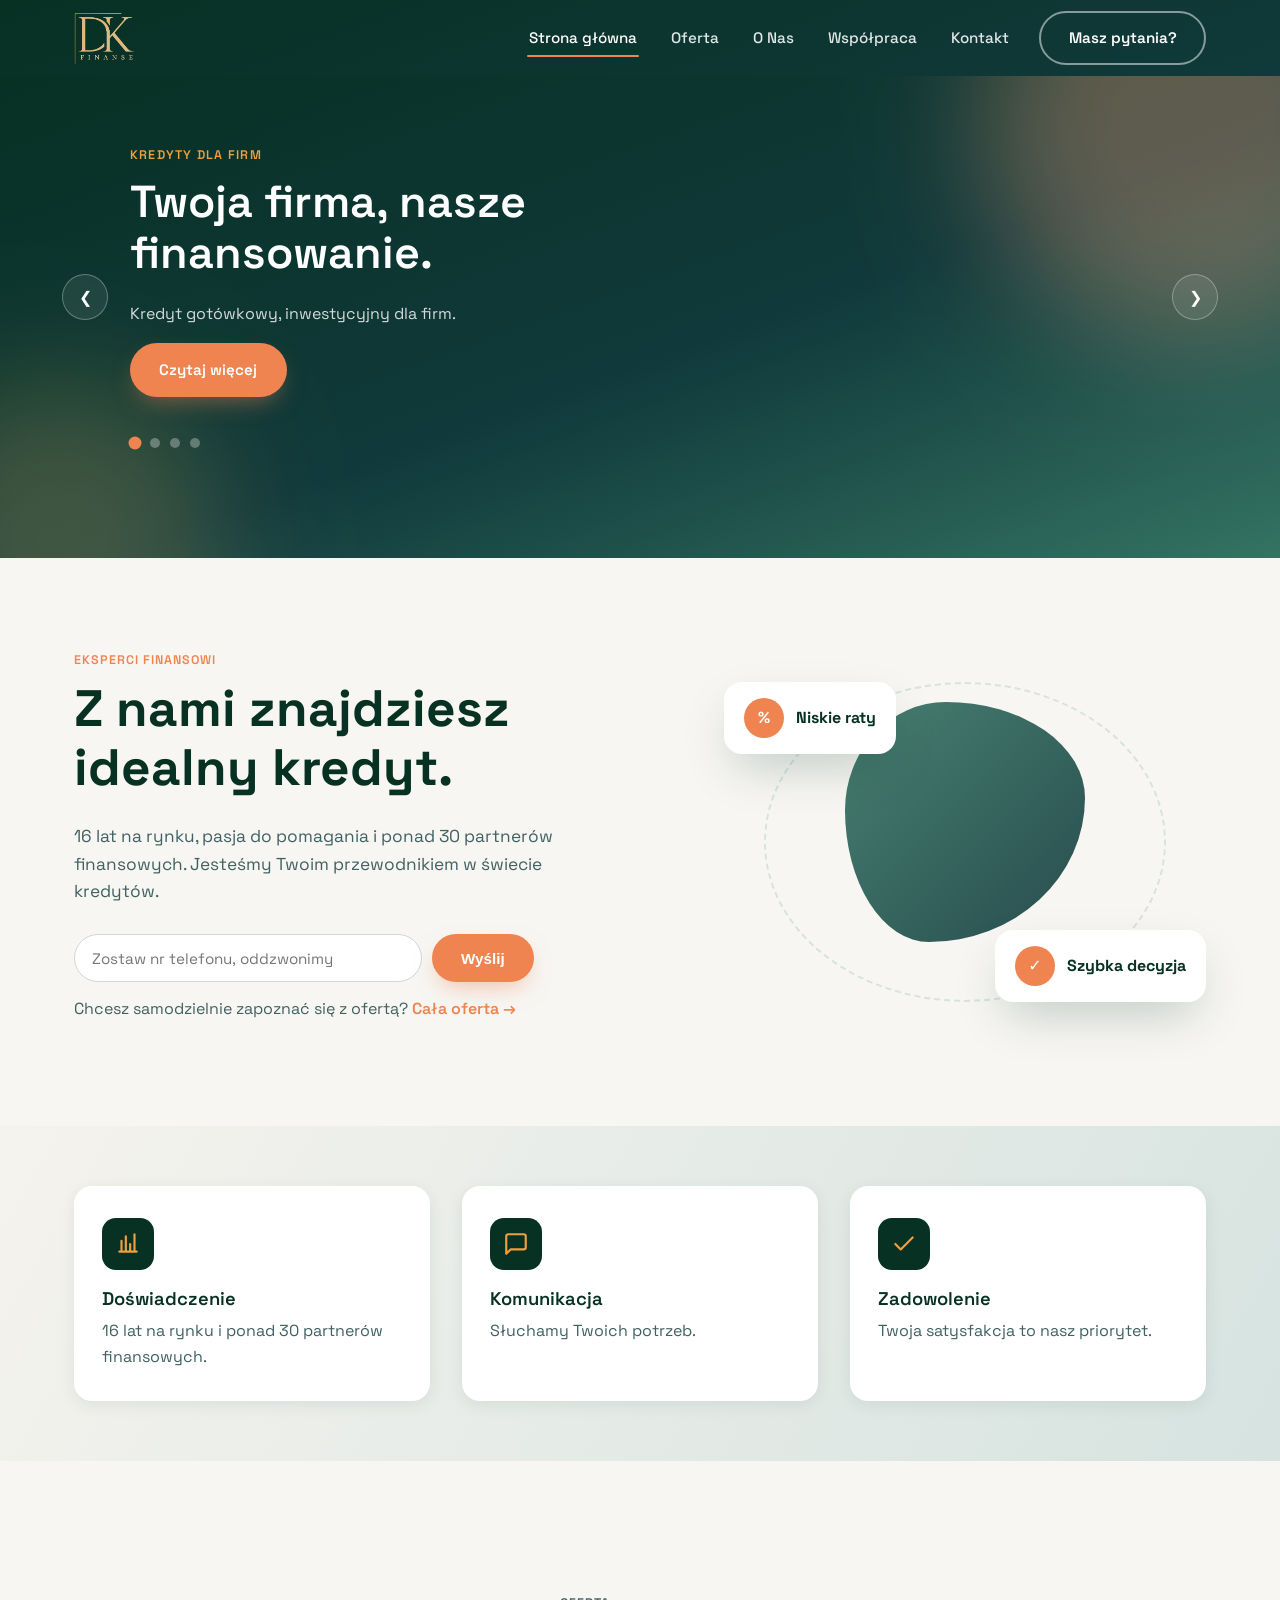
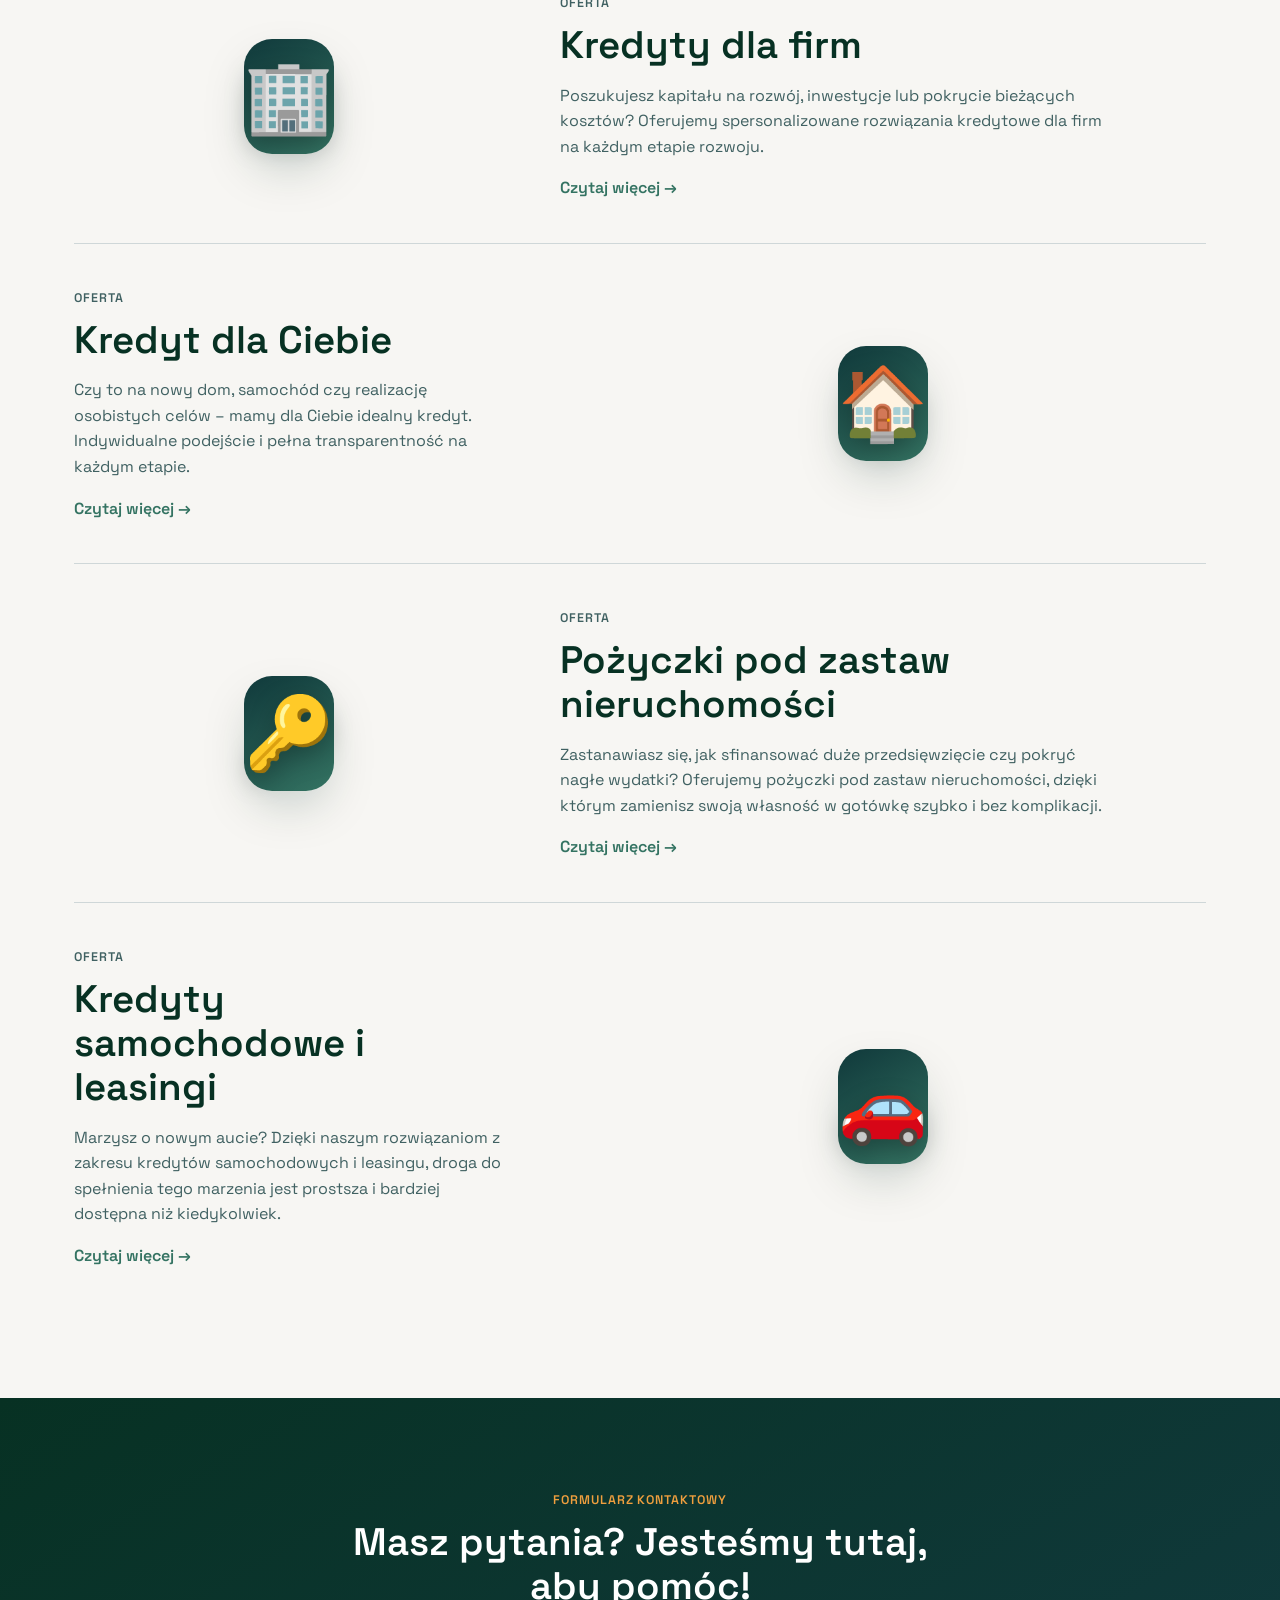
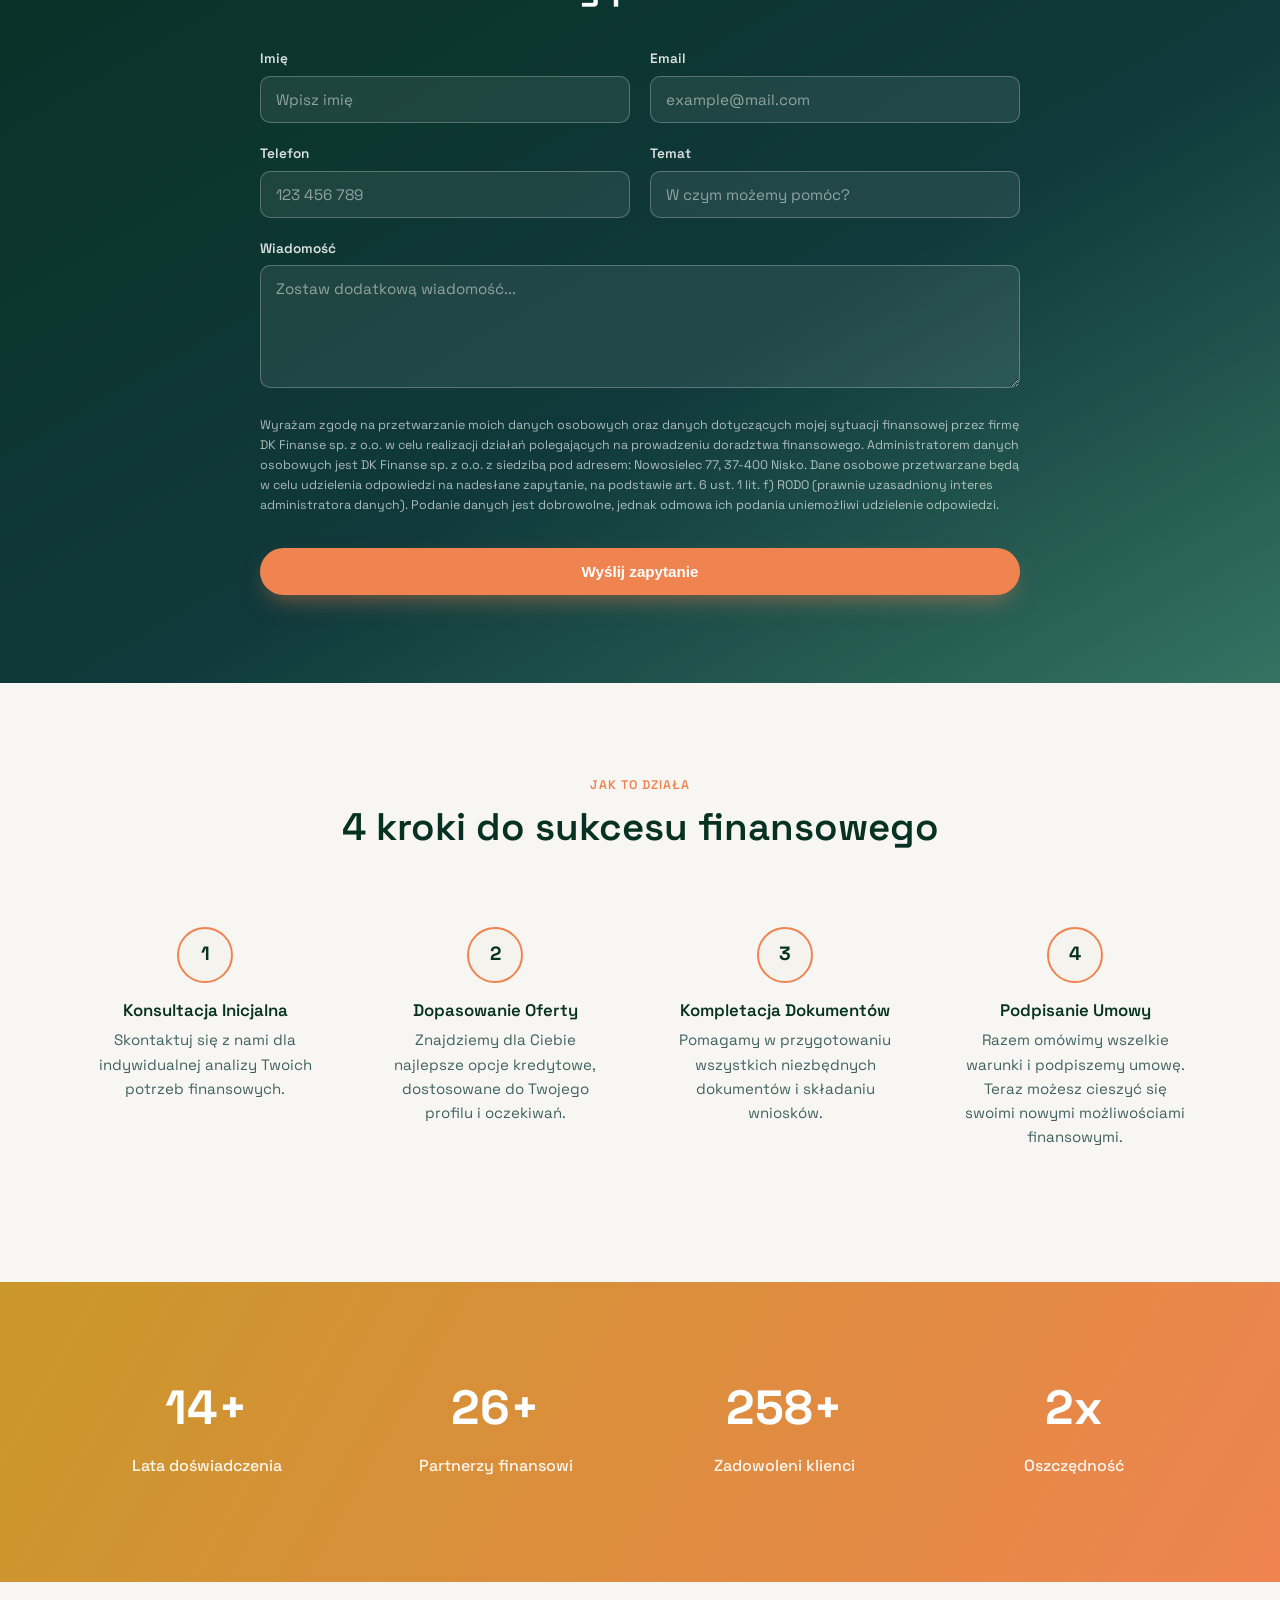
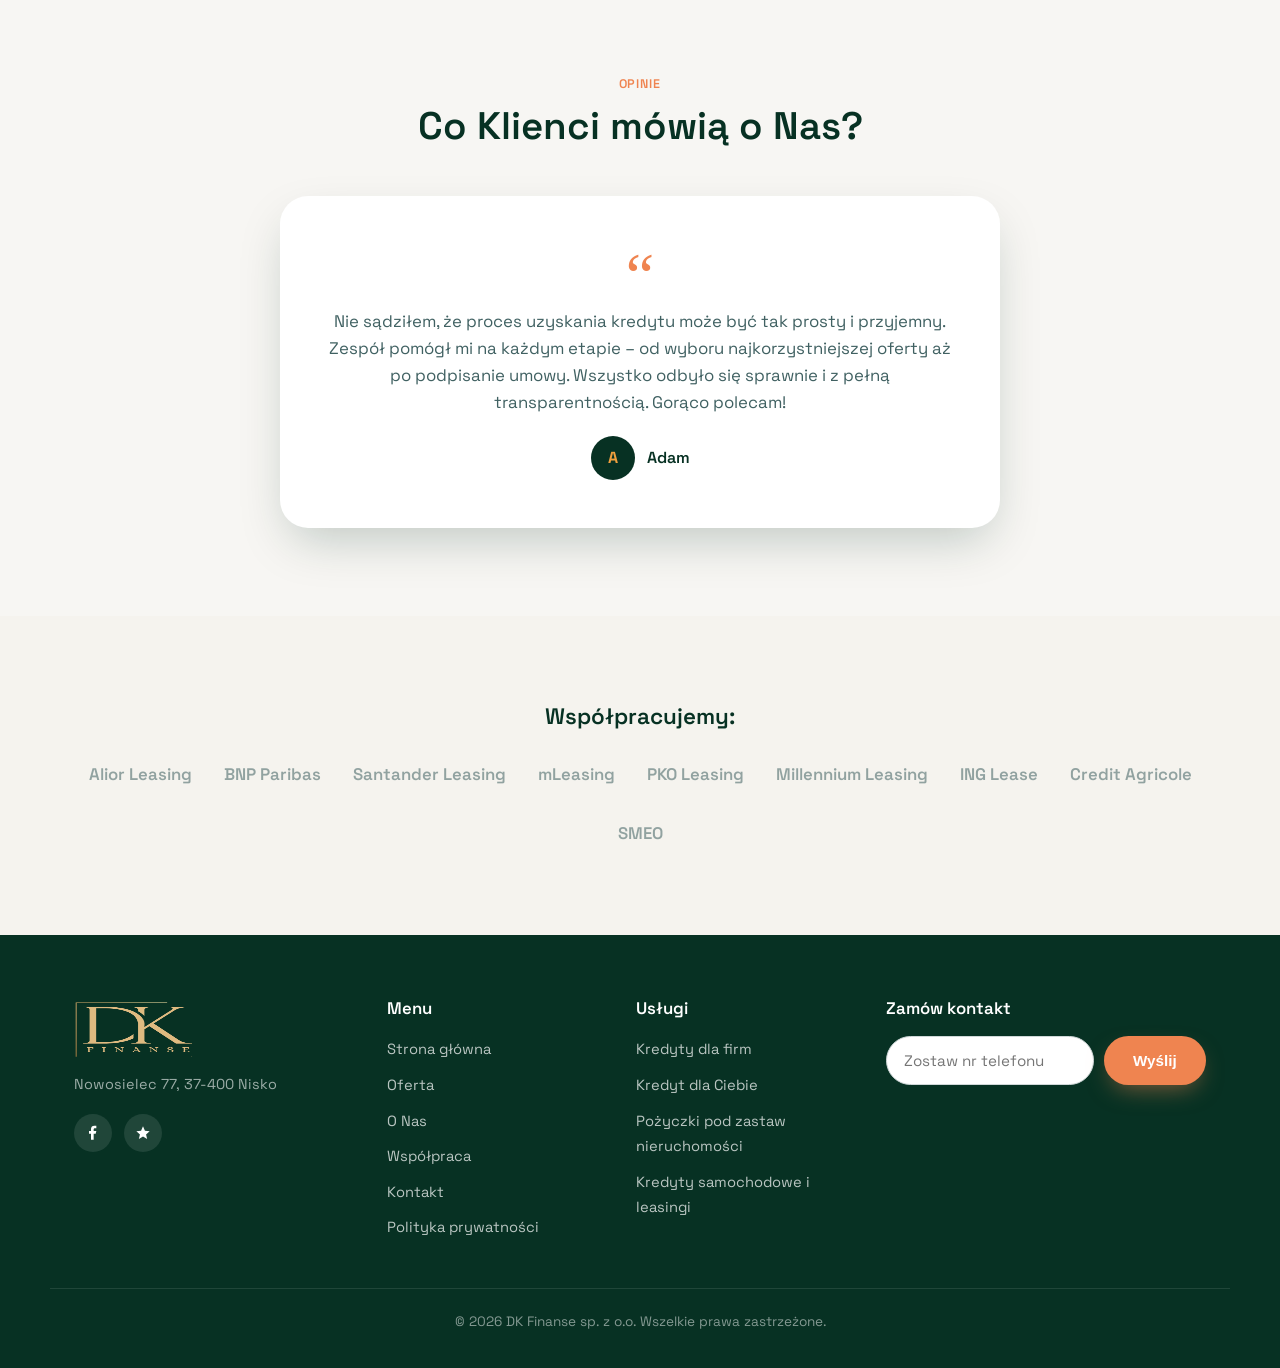
==== commit a1b21a99: "Zaktualizuj ofertę kredytu gotówkowego dla firm i usuń logo-placeholdery Karta "Kredyt gotówkowy" na" ====
--- a/index.html
+++ b/index.html
@@ -317,15 +317,15 @@
     <div class="container">
       <h3>Współpracujemy:</h3>
       <div class="partners-grid">
-        <img src="/assets/img/partner-01.png" alt="Partner finansowy" loading="lazy" width="140" height="67">
-        <img src="/assets/img/partner-02.png" alt="Partner finansowy" loading="lazy" width="140" height="67">
-        <img src="/assets/img/partner-11.png" alt="Partner finansowy" loading="lazy" width="140" height="67">
-        <img src="/assets/img/partner-08.png" alt="Partner finansowy" loading="lazy" width="140" height="67">
-        <img src="/assets/img/partner-03.png" alt="Partner finansowy" loading="lazy" width="140" height="67">
-        <img src="/assets/img/partner-10.png" alt="Partner finansowy" loading="lazy" width="140" height="67">
-        <img src="/assets/img/partner-06.png" alt="Partner finansowy" loading="lazy" width="140" height="67">
-        <img src="/assets/img/partner-05.png" alt="Partner finansowy" loading="lazy" width="140" height="67">
-        <img src="/assets/img/partner-07.png" alt="Partner finansowy" loading="lazy" width="140" height="67">
+        <span>Alior Leasing</span>
+        <span>BNP Paribas</span>
+        <span>Santander Leasing</span>
+        <span>mLeasing</span>
+        <span>PKO Leasing</span>
+        <span>Millennium Leasing</span>
+        <span>ING Lease</span>
+        <span>Credit Agricole</span>
+        <span>SMEO</span>
       </div>
     </div>
   </section>
--- a/style.css
+++ b/style.css
@@ -651,13 +651,14 @@
   justify-content: center;
   align-items: center;
 }
-.partners-grid img {
-  height: 48px;
-  width: auto;
-  filter: grayscale(1) opacity(0.55);
-  transition: filter 0.25s ease, transform 0.25s ease;
-}
-.partners-grid img:hover { filter: grayscale(0) opacity(1); transform: translateY(-2px); }
+.partners-grid span {
+  font-weight: 600;
+  font-size: 1.05rem;
+  color: var(--text);
+  opacity: 0.55;
+  transition: opacity 0.25s ease, color 0.25s ease, transform 0.25s ease;
+}
+.partners-grid span:hover { opacity: 1; color: var(--primary-dark); transform: translateY(-2px); }
 
 /* ---------- footer ---------- */
 .site-footer { background: var(--primary-dark); color: rgba(255,255,255,0.85); padding: 64px 0 0; }
@@ -762,6 +763,7 @@
   border-top: 4px solid var(--accent);
 }
 .plan-card h3 { font-size: 1.15rem; margin-bottom: 14px; }
+.plan-card p { color: var(--text); font-size: 0.93rem; line-height: 1.5; margin: 0 0 16px; }
 .plan-card ul { list-style: none; margin: 0; padding: 0; display: grid; gap: 10px; }
 .plan-card li {
   display: flex;
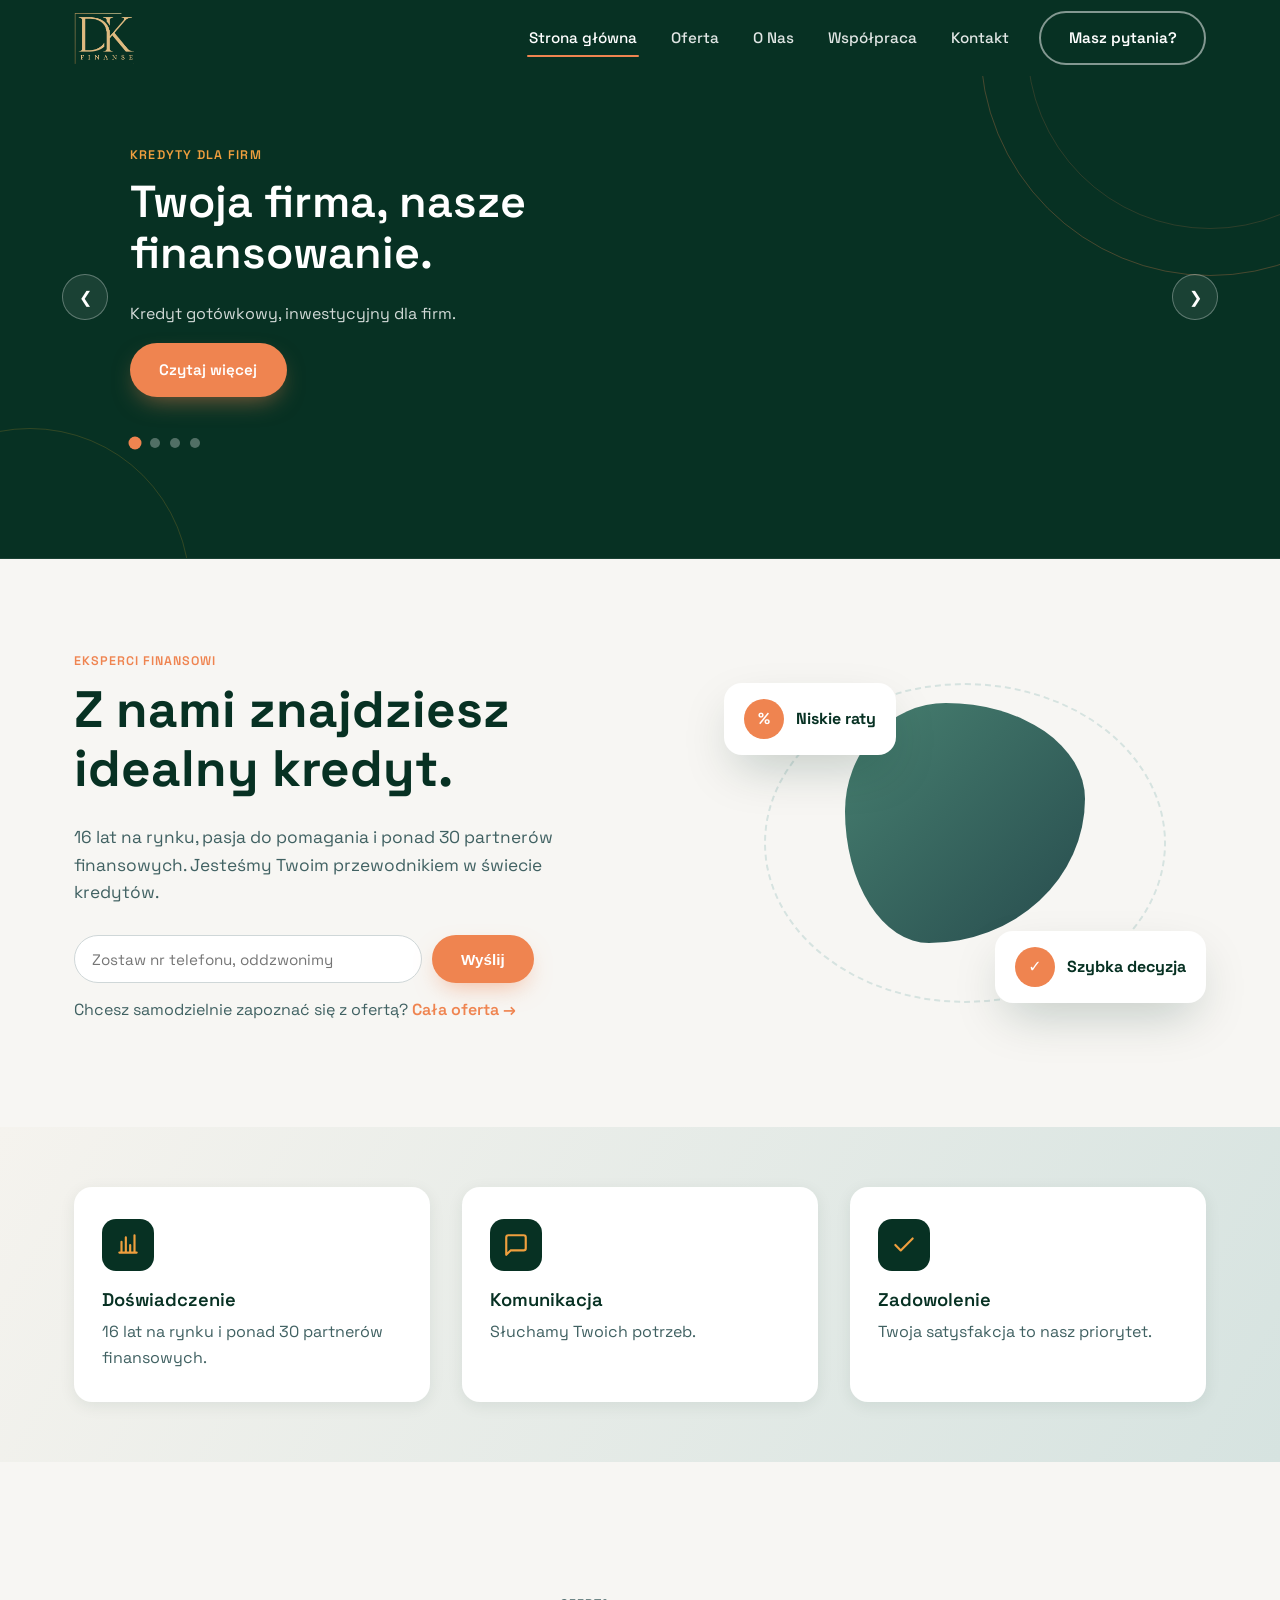
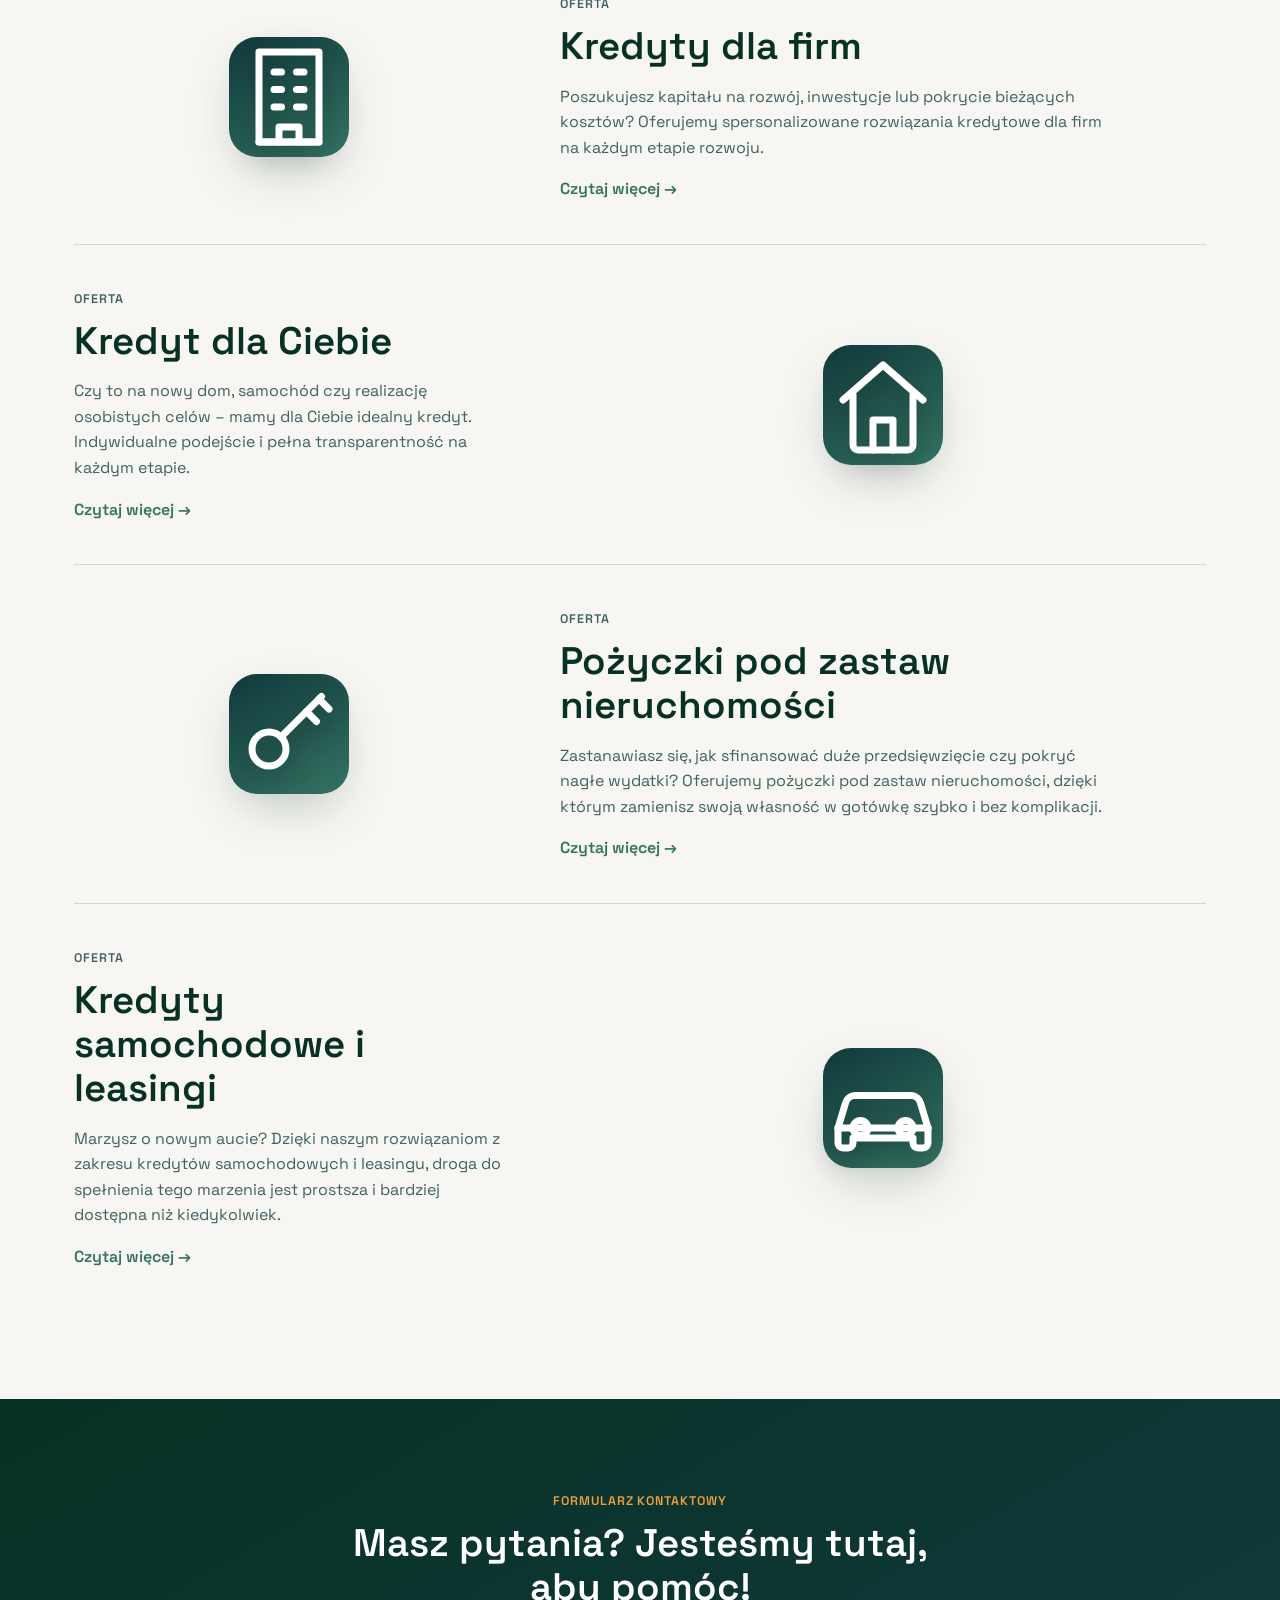
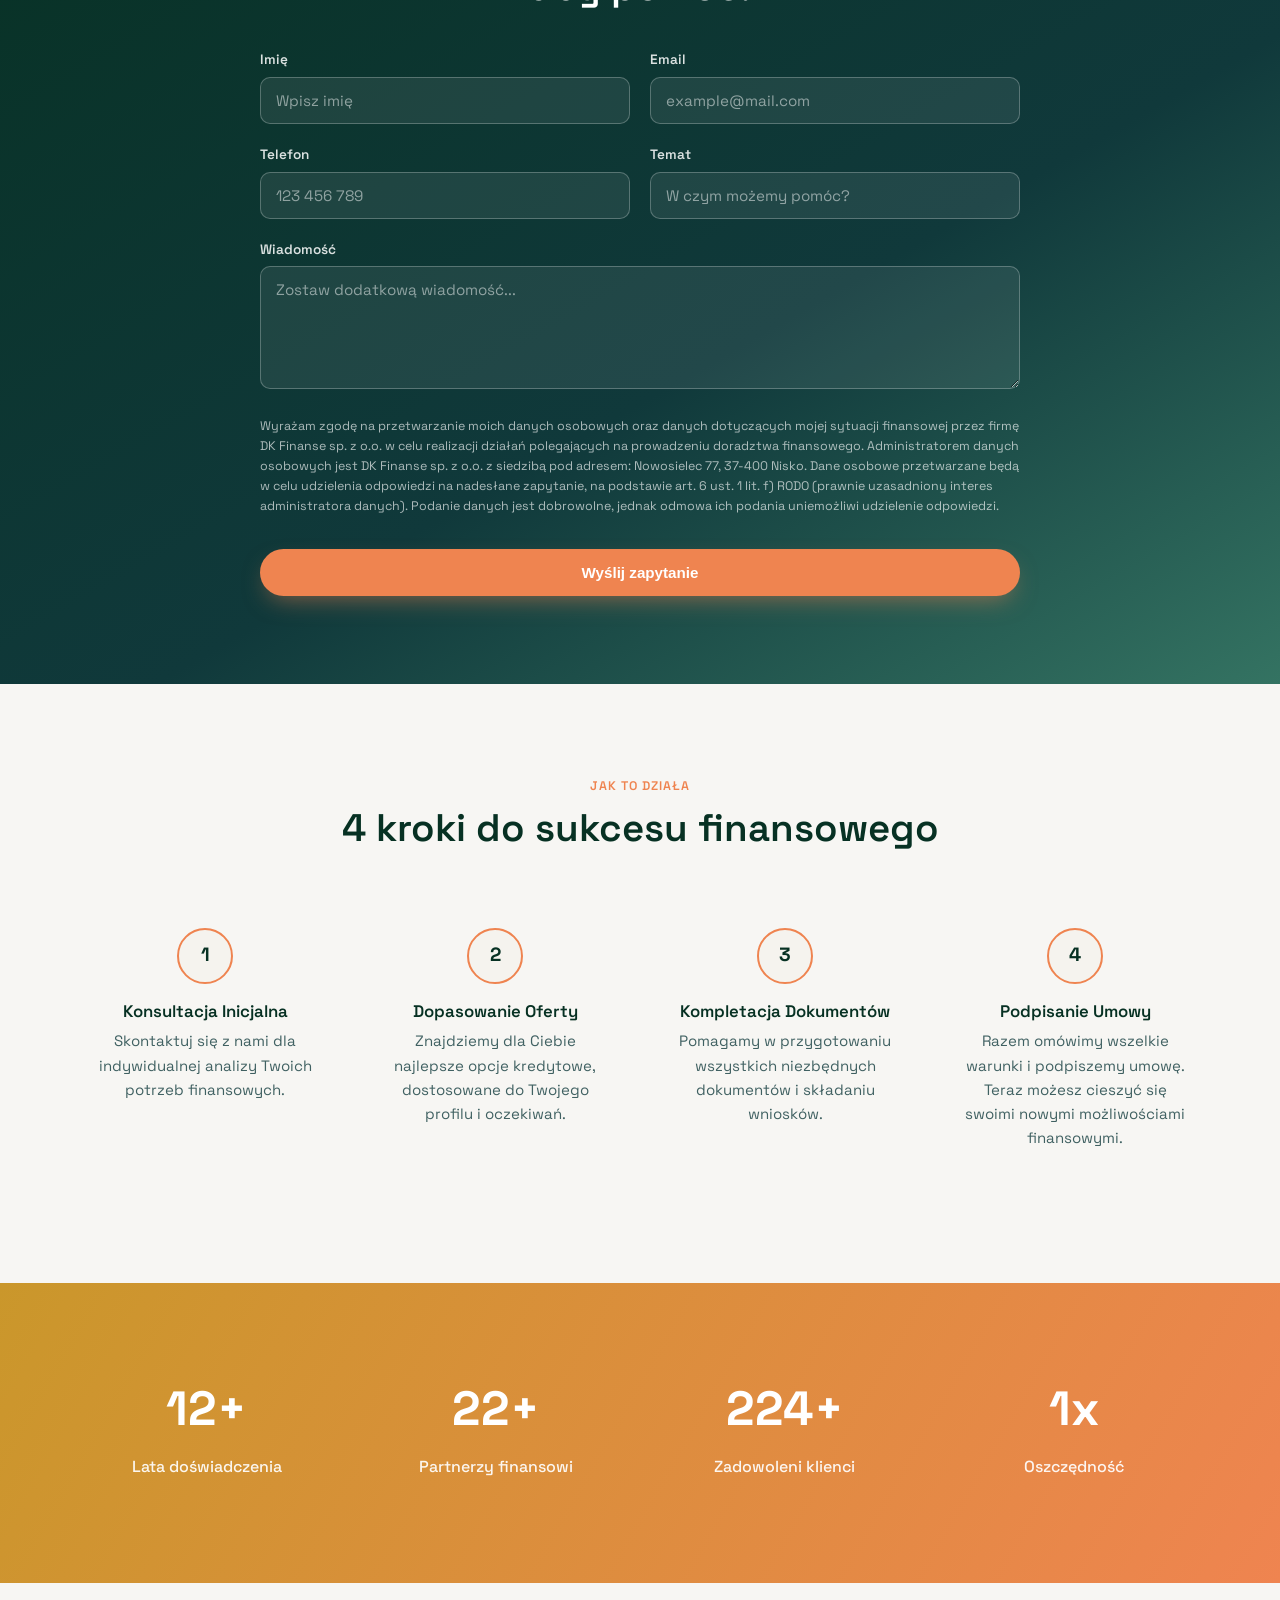
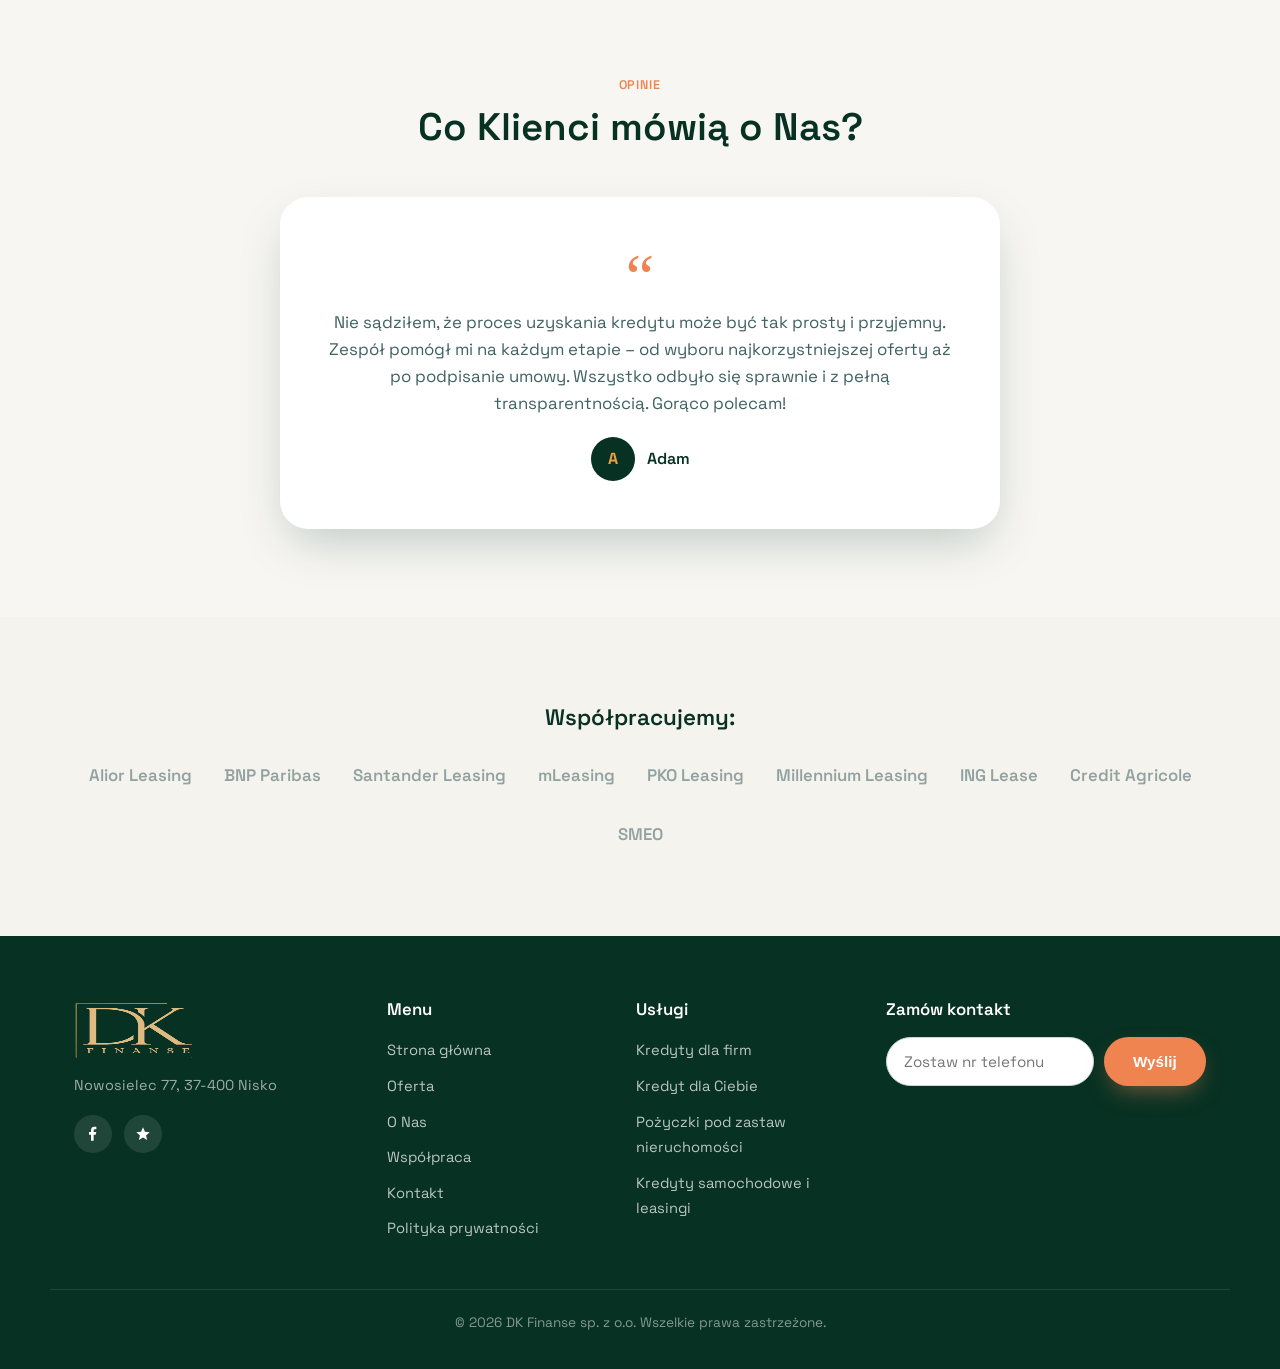
==== commit 4fbb254a: "Zamień emoji ikon oferty na wektorowe ikony liniowe Budynek, dom, klucz i samochód rysowane w stylu " ====
--- a/index.html
+++ b/index.html
@@ -158,7 +158,14 @@
     <div class="container">
 
       <article class="offer-row">
-        <div class="offer-visual" aria-hidden="true"><span>🏢</span></div>
+        <div class="offer-visual" aria-hidden="true">
+          <svg class="offer-icon" viewBox="0 0 24 24" fill="none" stroke="currentColor" stroke-width="1.4" stroke-linecap="round" stroke-linejoin="round">
+            <rect x="6" y="3" width="12" height="18"/>
+            <path d="M6 21h12"/>
+            <path d="M9 7h1.5M13.5 7h1.5M9 10.5h1.5M13.5 10.5h1.5M9 14h1.5M13.5 14h1.5"/>
+            <path d="M10 21v-3h4v3"/>
+          </svg>
+        </div>
         <div class="offer-copy">
           <p class="eyebrow">Oferta</p>
           <h2>Kredyty dla firm</h2>
@@ -168,7 +175,13 @@
       </article>
 
       <article class="offer-row reverse">
-        <div class="offer-visual" aria-hidden="true"><span>🏠</span></div>
+        <div class="offer-visual" aria-hidden="true">
+          <svg class="offer-icon" viewBox="0 0 24 24" fill="none" stroke="currentColor" stroke-width="1.4" stroke-linecap="round" stroke-linejoin="round">
+            <path d="M4 11l8-7 8 7"/>
+            <path d="M6 10v10a1 1 0 0 0 1 1h10a1 1 0 0 0 1-1V10"/>
+            <path d="M10 21v-6h4v6"/>
+          </svg>
+        </div>
         <div class="offer-copy">
           <p class="eyebrow">Oferta</p>
           <h2>Kredyt dla Ciebie</h2>
@@ -178,7 +191,14 @@
       </article>
 
       <article class="offer-row">
-        <div class="offer-visual" aria-hidden="true"><span>🔑</span></div>
+        <div class="offer-visual" aria-hidden="true">
+          <svg class="offer-icon" viewBox="0 0 24 24" fill="none" stroke="currentColor" stroke-width="1.4" stroke-linecap="round" stroke-linejoin="round">
+            <circle cx="8" cy="15" r="3.4"/>
+            <path d="M10.4 12.6L18.5 4.5"/>
+            <path d="M15.5 7.5l2 2"/>
+            <path d="M18 5l2 2"/>
+          </svg>
+        </div>
         <div class="offer-copy">
           <p class="eyebrow">Oferta</p>
           <h2>Pożyczki pod zastaw nieruchomości</h2>
@@ -188,7 +208,15 @@
       </article>
 
       <article class="offer-row reverse">
-        <div class="offer-visual" aria-hidden="true"><span>🚗</span></div>
+        <div class="offer-visual" aria-hidden="true">
+          <svg class="offer-icon" viewBox="0 0 24 24" fill="none" stroke="currentColor" stroke-width="1.4" stroke-linecap="round" stroke-linejoin="round">
+            <path d="M3 16l1.5-5A2 2 0 0 1 6.4 9.5h11.2a2 2 0 0 1 1.9 1.5L21 16"/>
+            <path d="M3 16v3a1 1 0 0 0 1 1h1a1 1 0 0 0 1-1v-1h12v1a1 1 0 0 0 1 1h1a1 1 0 0 0 1-1v-3"/>
+            <path d="M3 16h18"/>
+            <circle cx="7.5" cy="16" r="1.5"/>
+            <circle cx="16.5" cy="16" r="1.5"/>
+          </svg>
+        </div>
         <div class="offer-copy">
           <p class="eyebrow">Oferta</p>
           <h2>Kredyty samochodowe i leasingi</h2>
--- a/style.css
+++ b/style.css
@@ -155,7 +155,7 @@
   position: sticky;
   top: 0;
   z-index: 500;
-  background: linear-gradient(160deg, var(--primary-dark) 0%, var(--primary) 100%);
+  background: var(--primary-dark);
 }
 .header-inner {
   display: flex;
@@ -275,20 +275,25 @@
 /* ---------- hero / slider ---------- */
 .hero {
   position: relative;
-  background: linear-gradient(160deg, var(--primary-dark) 0%, var(--primary) 55%, var(--green-mid) 100%);
+  background: var(--primary-dark);
   overflow: hidden;
   padding: 30px 0 70px;
+  border-bottom: 1px solid rgba(255,255,255,0.08);
 }
 .hero-blob {
   position: absolute;
   border-radius: 50%;
-  filter: blur(60px);
-  opacity: 0.35;
-  mix-blend-mode: screen;
+  border: 1px solid rgba(255,255,255,0.12);
+  background: none;
   pointer-events: none;
 }
-.blob-a { width: 420px; height: 420px; background: var(--accent); top: -160px; right: -120px; }
-.blob-b { width: 320px; height: 320px; background: var(--gold); bottom: -140px; left: -100px; opacity: 0.25; }
+.blob-a { width: 460px; height: 460px; border-color: rgba(239,132,80,0.28); top: -260px; right: -160px; }
+.blob-a::after { content: ""; position: absolute; inset: 46px; border-radius: 50%; border: 1px solid rgba(239,132,80,0.16); }
+.blob-b { width: 320px; height: 320px; border-color: rgba(202,151,43,0.22); bottom: -190px; left: -130px; }
+
+@media (max-width: 780px) {
+  .hero-blob { display: none; }
+}
 
 .slider {
   position: relative;
@@ -502,7 +507,7 @@
   justify-content: center;
   box-shadow: var(--shadow);
 }
-.offer-visual span { font-size: 4.5rem; filter: drop-shadow(0 8px 12px rgba(0,0,0,0.25)); }
+.offer-icon { width: 120px; height: 120px; color: var(--white); filter: drop-shadow(0 8px 12px rgba(0,0,0,0.25)); }
 
 .offer-copy h2 { margin-bottom: 0.4em; }
 .offer-copy p { color: var(--text); max-width: 56ch; }
@@ -512,6 +517,7 @@
   .offer-row.reverse .offer-visual,
   .offer-row.reverse .offer-copy { order: initial; }
   .offer-visual { max-width: 180px; }
+  .offer-icon { width: 76px; height: 76px; }
 }
 
 /* ---------- contact ---------- */
@@ -659,6 +665,13 @@
   transition: opacity 0.25s ease, color 0.25s ease, transform 0.25s ease;
 }
 .partners-grid span:hover { opacity: 1; color: var(--primary-dark); transform: translateY(-2px); }
+.partners-group + .partners-group { margin-top: 40px; }
+.partners-group h4 {
+  text-align: center;
+  color: var(--primary-dark);
+  font-size: 1rem;
+  margin-bottom: 20px;
+}
 
 /* ---------- footer ---------- */
 .site-footer { background: var(--primary-dark); color: rgba(255,255,255,0.85); padding: 64px 0 0; }
@@ -729,12 +742,12 @@
 /* ---------- subpage hero banner ---------- */
 .page-hero {
   position: relative;
-  background: linear-gradient(160deg, var(--primary-dark) 0%, var(--primary) 55%, var(--green-mid) 100%);
+  background: var(--primary-dark);
   color: var(--white);
   padding: 64px 0 80px;
   overflow: hidden;
-}
-.page-hero .hero-blob { position: absolute; border-radius: 50%; filter: blur(60px); opacity: 0.3; pointer-events: none; }
+  border-bottom: 1px solid rgba(255,255,255,0.08);
+}
 .page-hero h1 { color: var(--white); margin-bottom: 0.35em; }
 .page-hero .lead { color: rgba(255,255,255,0.85); max-width: 60ch; }
 .page-hero .eyebrow { color: var(--accent-light); }
@@ -780,6 +793,61 @@
   margin-top: 7px;
   border-radius: 50%;
   background: var(--accent);
+}
+
+/* ---------- lender offer cards ---------- */
+.lenders-grid {
+  display: grid;
+  grid-template-columns: repeat(auto-fit, minmax(320px, 1fr));
+  gap: 32px;
+}
+.lender-card {
+  background: var(--white);
+  border-radius: var(--radius);
+  padding: 34px 30px;
+  box-shadow: var(--shadow-sm);
+  border-top: 4px solid var(--primary);
+}
+.lender-head { margin-bottom: 20px; }
+.lender-name { font-size: 1.3rem; font-weight: 700; color: var(--primary-dark); }
+.lender-stats {
+  display: grid;
+  grid-template-columns: repeat(2, 1fr);
+  gap: 14px;
+  margin-bottom: 26px;
+}
+.lender-stat {
+  background: var(--cream);
+  border-radius: var(--radius-sm);
+  padding: 14px 16px;
+  display: flex;
+  flex-direction: column;
+  gap: 4px;
+}
+.lender-stat strong { font-size: 1rem; color: var(--primary-dark); }
+.lender-stat span { font-size: 0.8rem; color: var(--text); }
+.lender-features { list-style: none; margin: 0; padding: 0; display: grid; gap: 10px; }
+.lender-features li {
+  display: flex;
+  gap: 10px;
+  align-items: flex-start;
+  color: var(--text);
+  font-size: 0.93rem;
+  line-height: 1.5;
+}
+.lender-features li::before {
+  content: "";
+  flex-shrink: 0;
+  width: 8px; height: 8px;
+  margin-top: 7px;
+  border-radius: 50%;
+  background: var(--accent);
+}
+.lender-docs-title { margin: 24px 0 10px; font-weight: 600; color: var(--primary-dark); font-size: 0.95rem; }
+.lender-docs li::before { background: var(--gold); }
+
+@media (max-width: 480px) {
+  .lender-stats { grid-template-columns: 1fr; }
 }
 
 /* ---------- principles / numbered reasons ---------- */
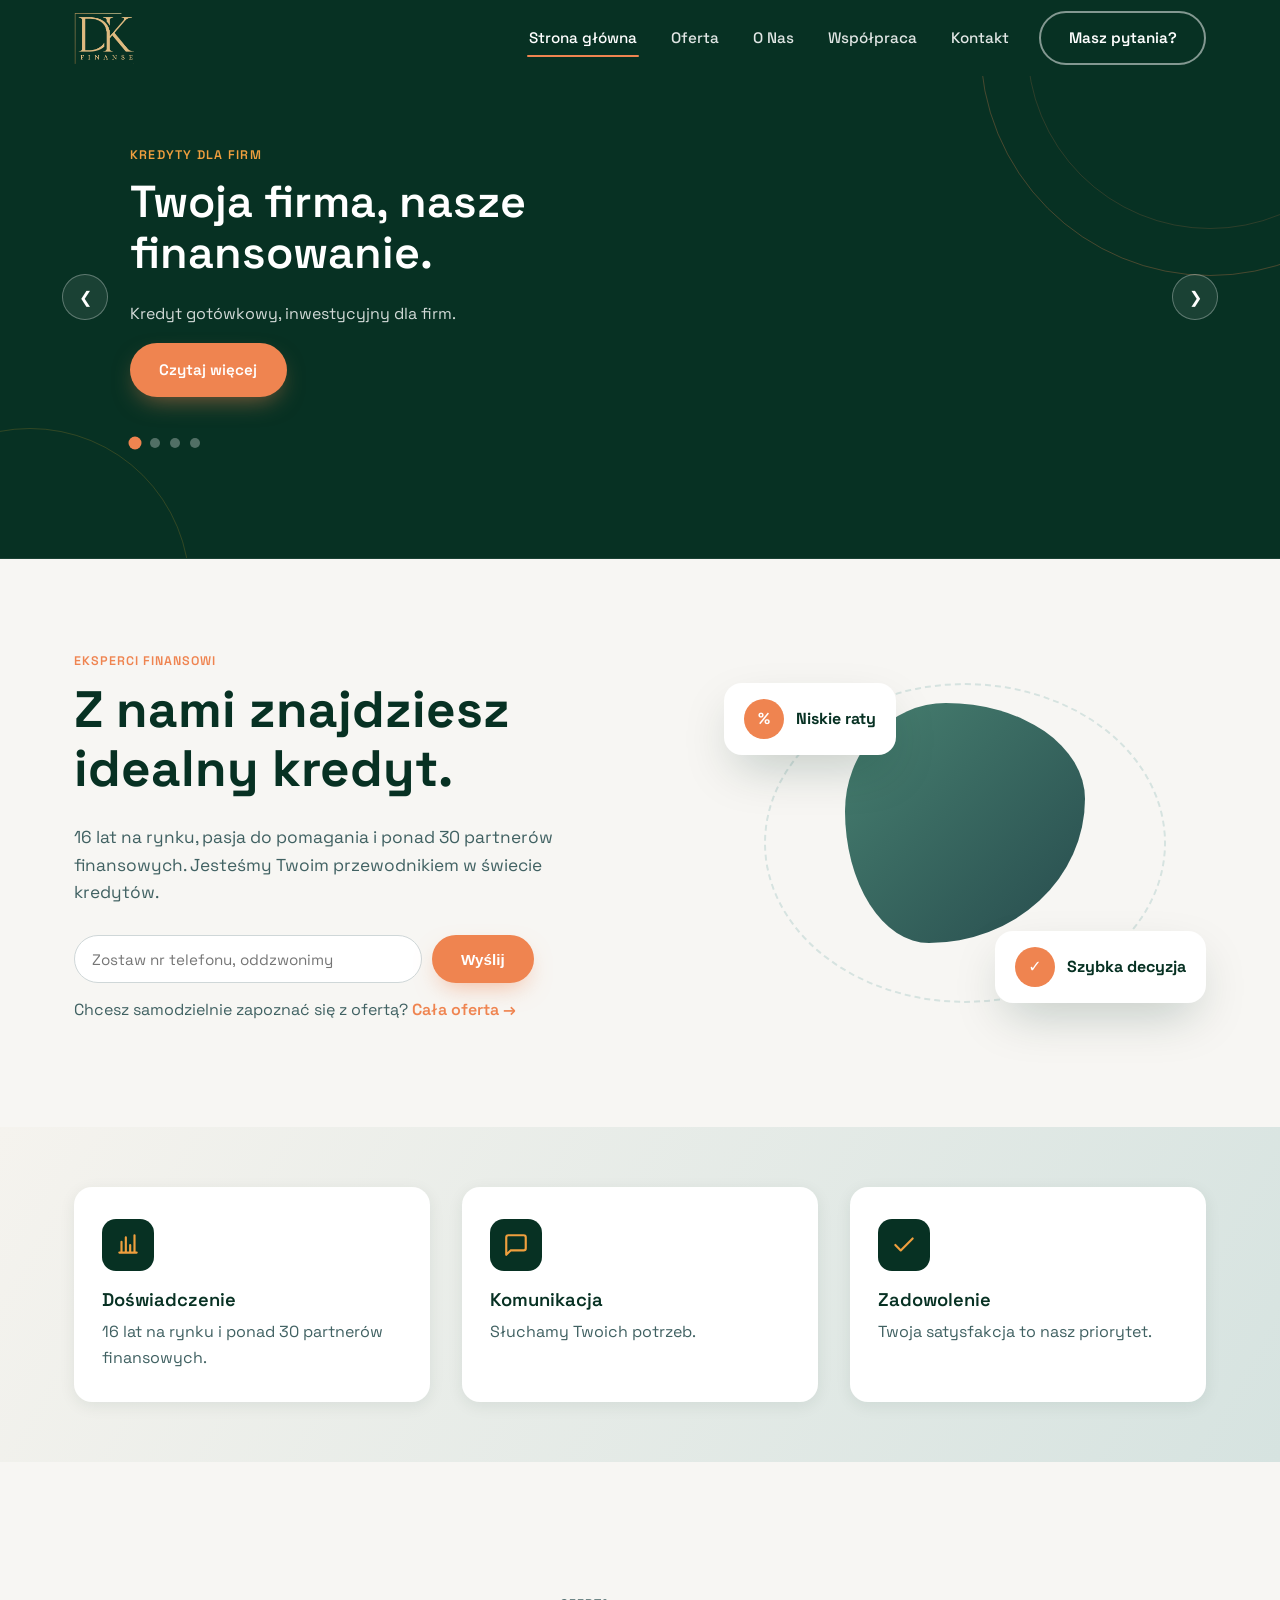
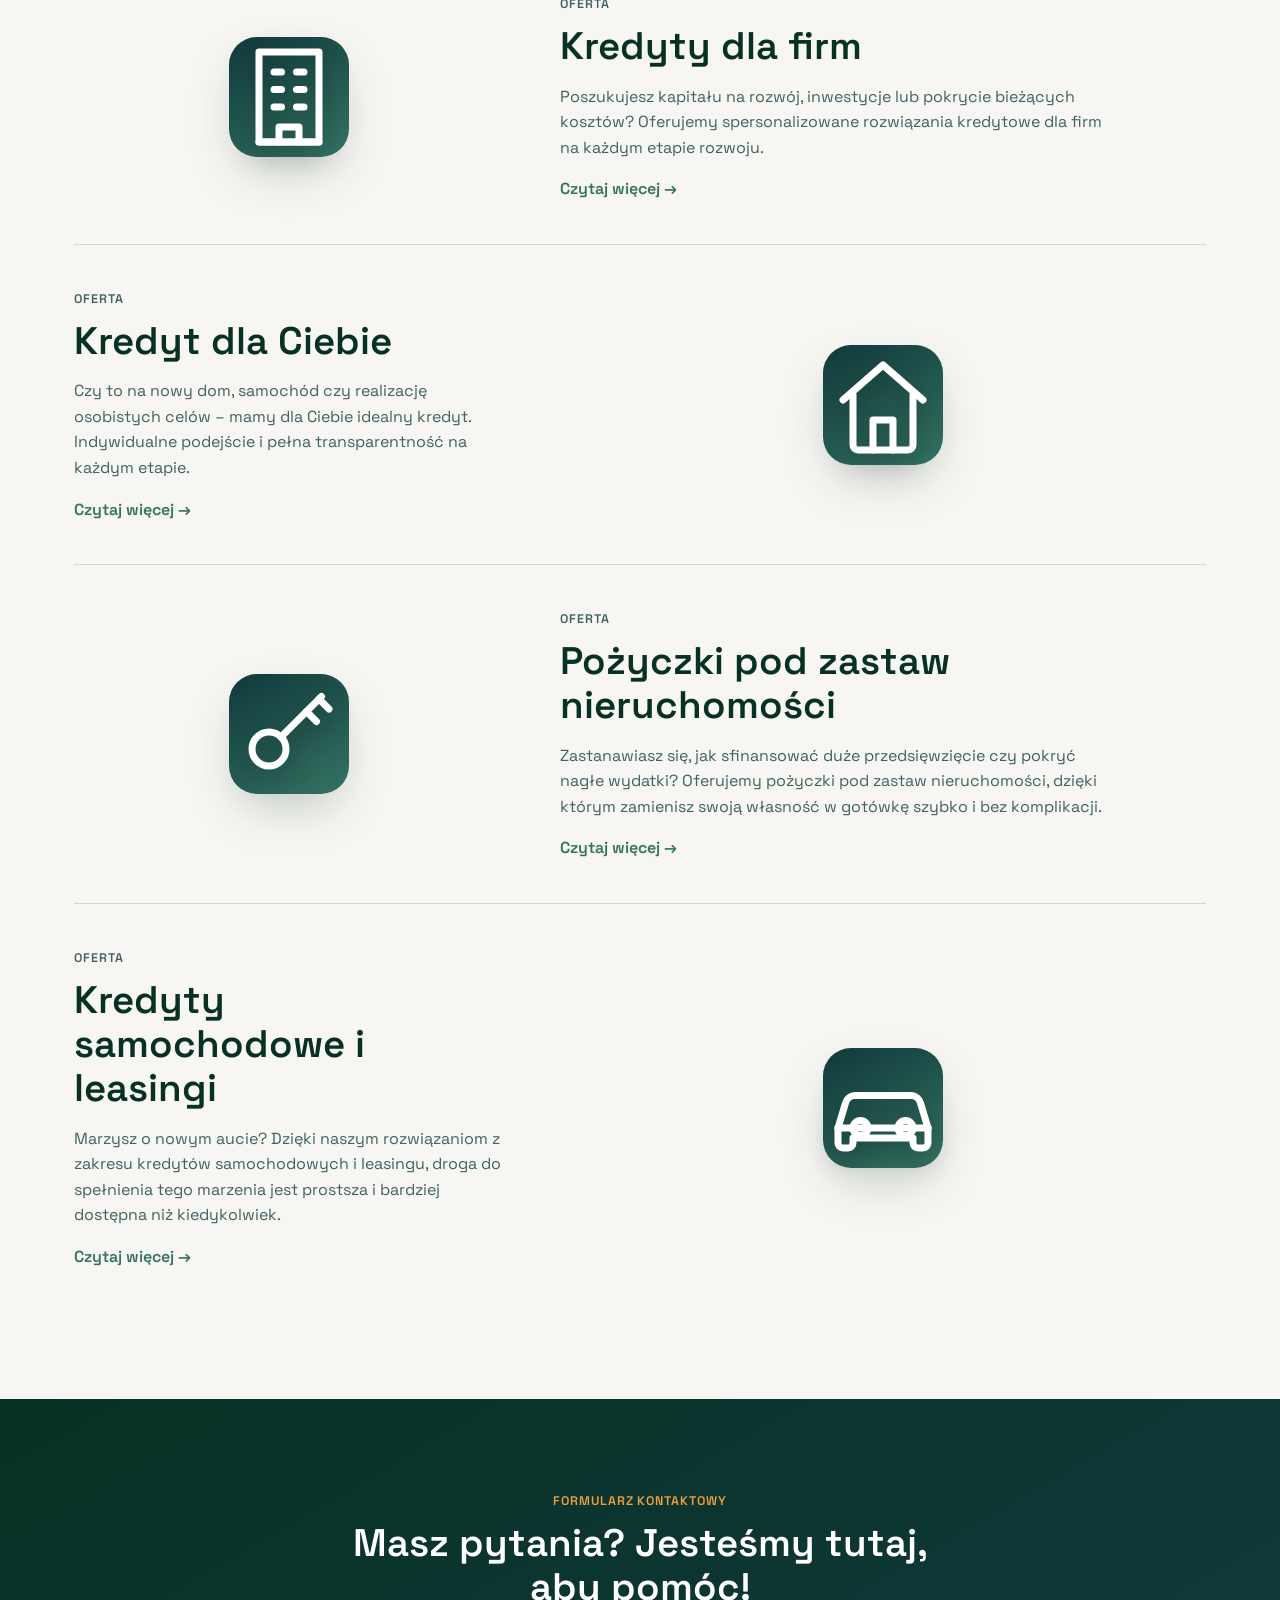
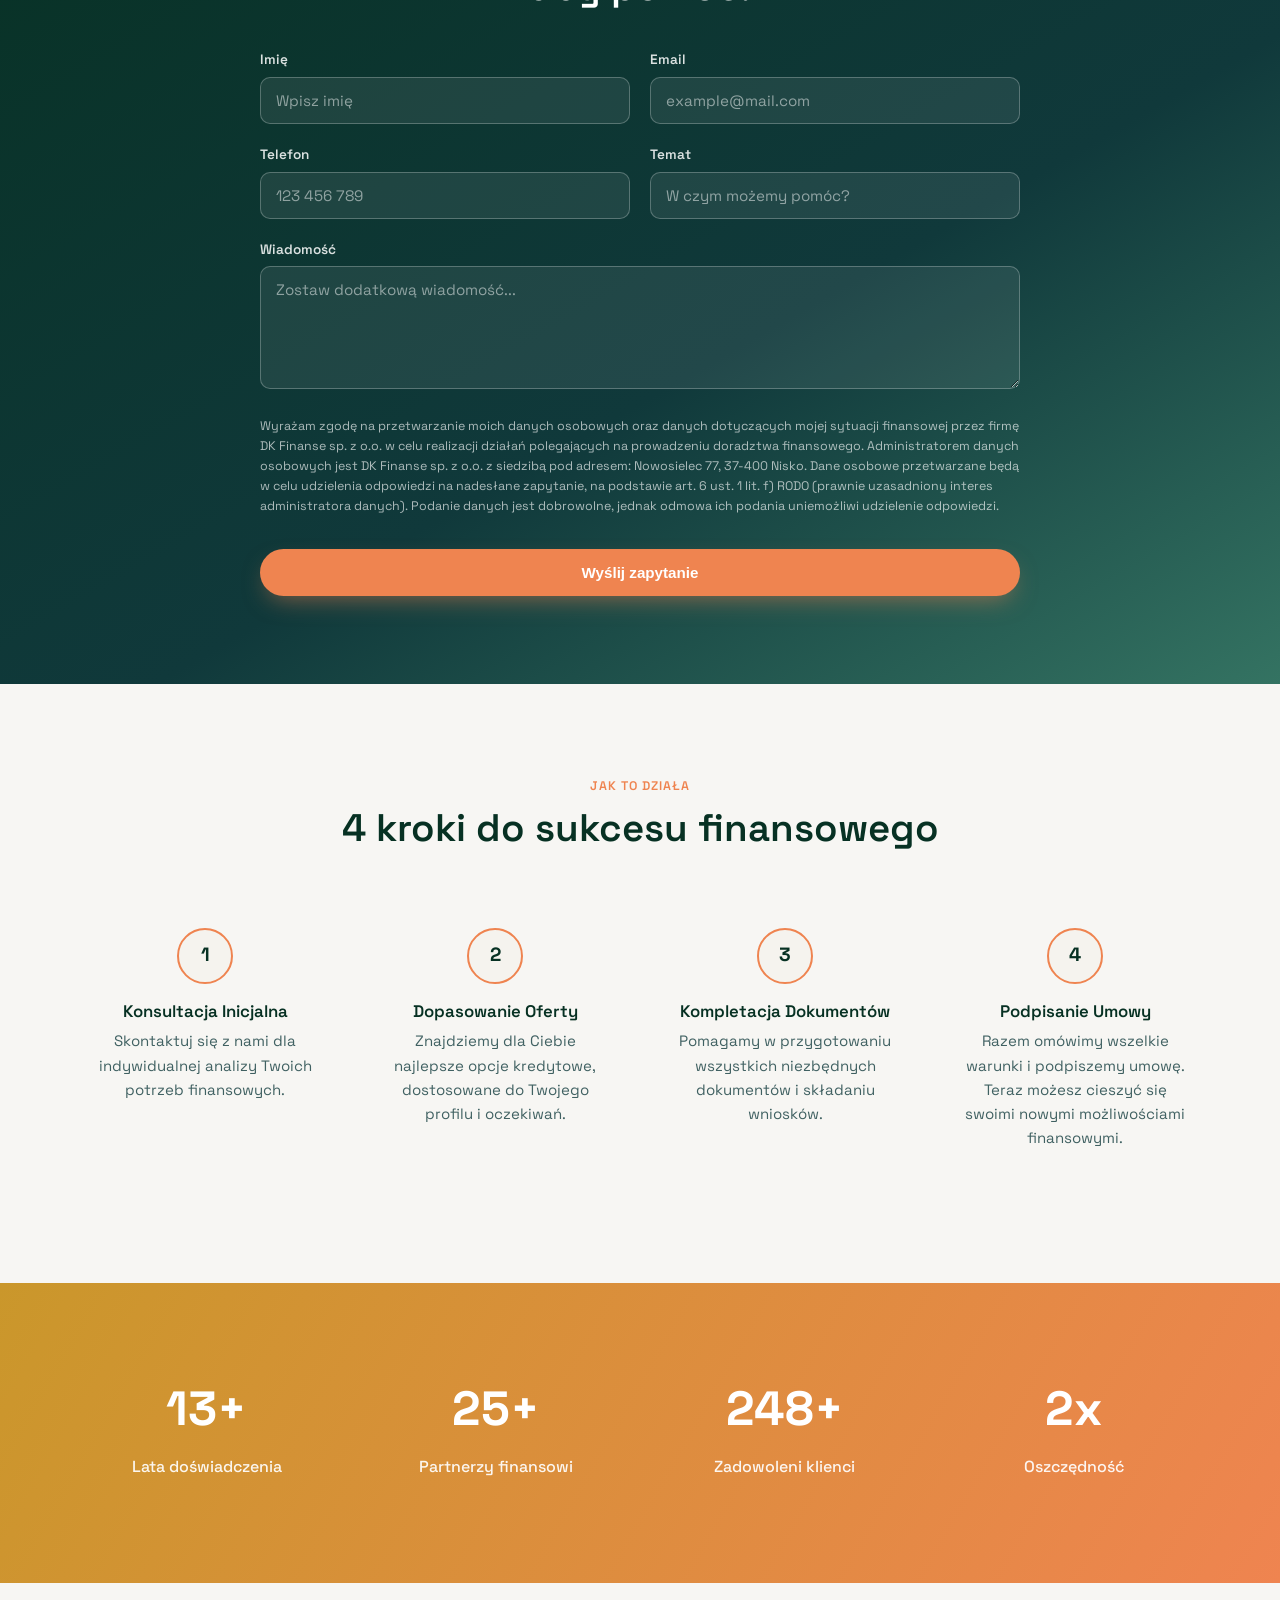
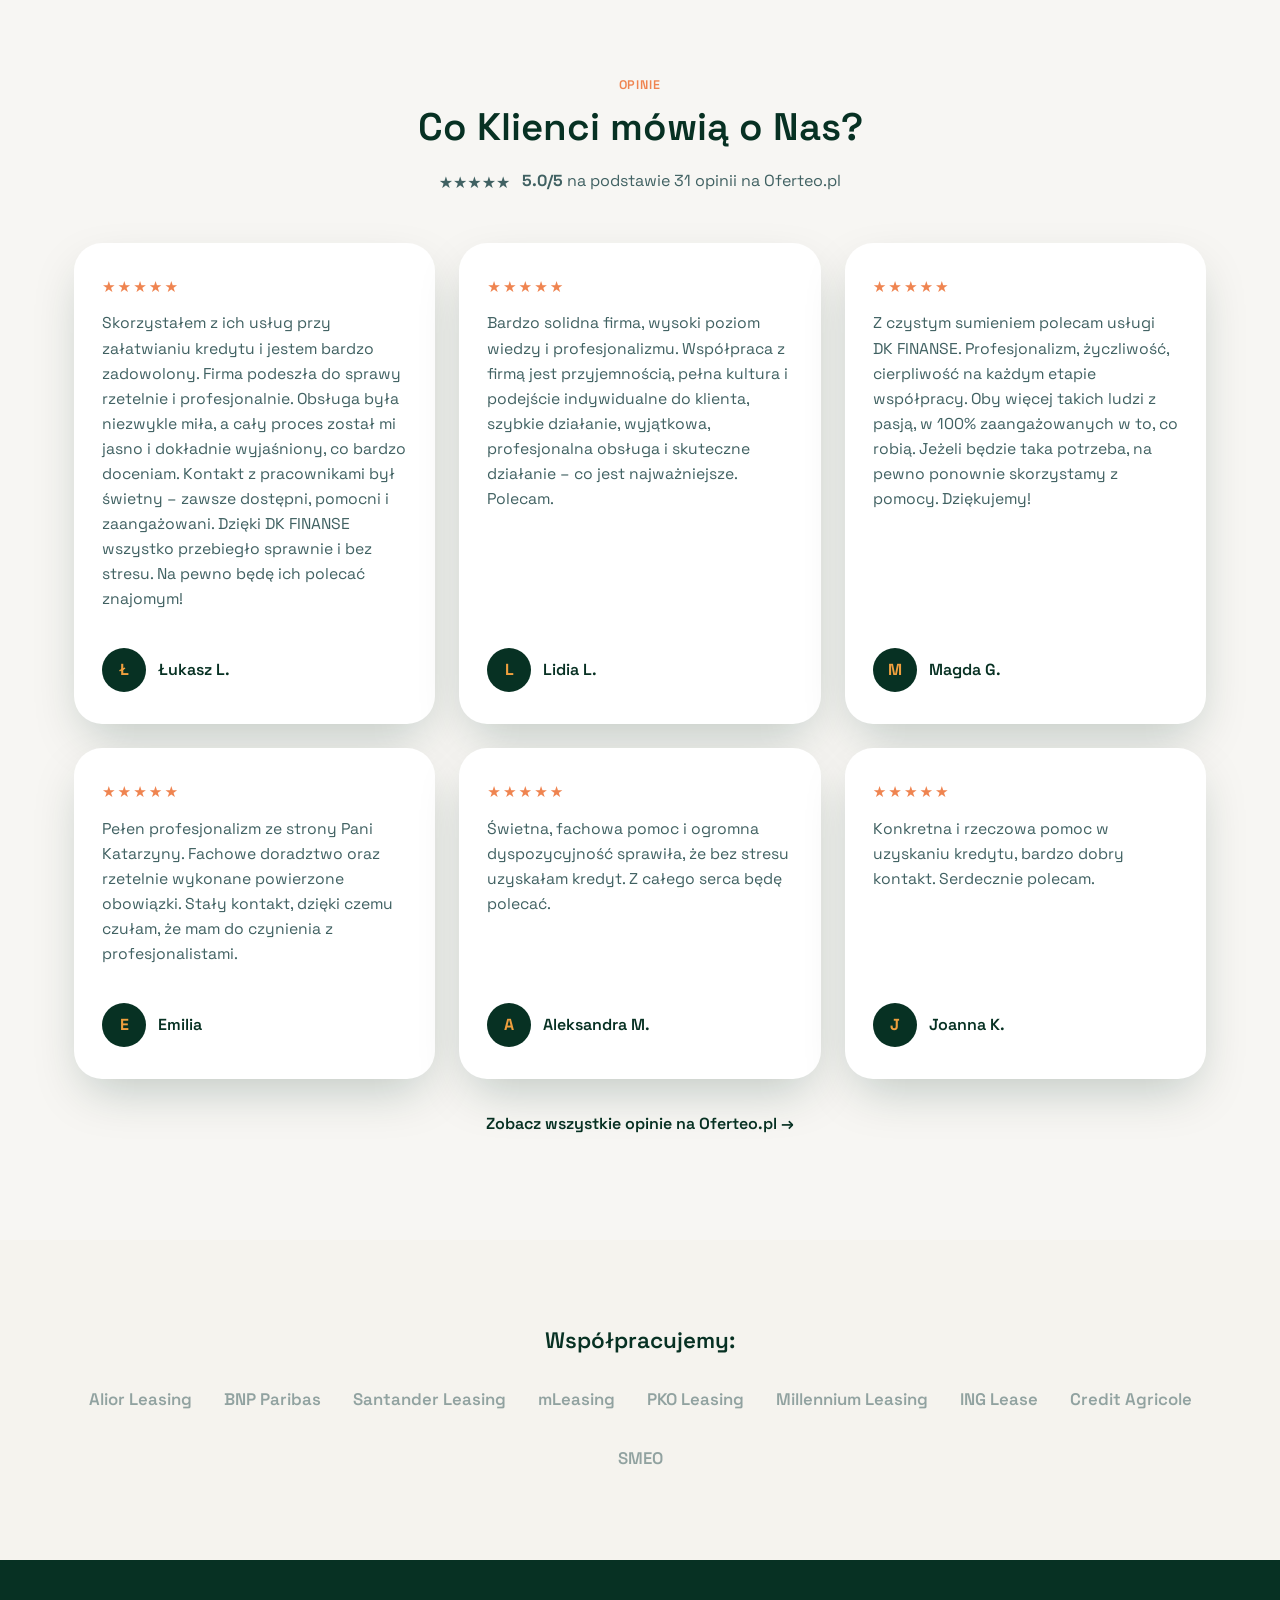
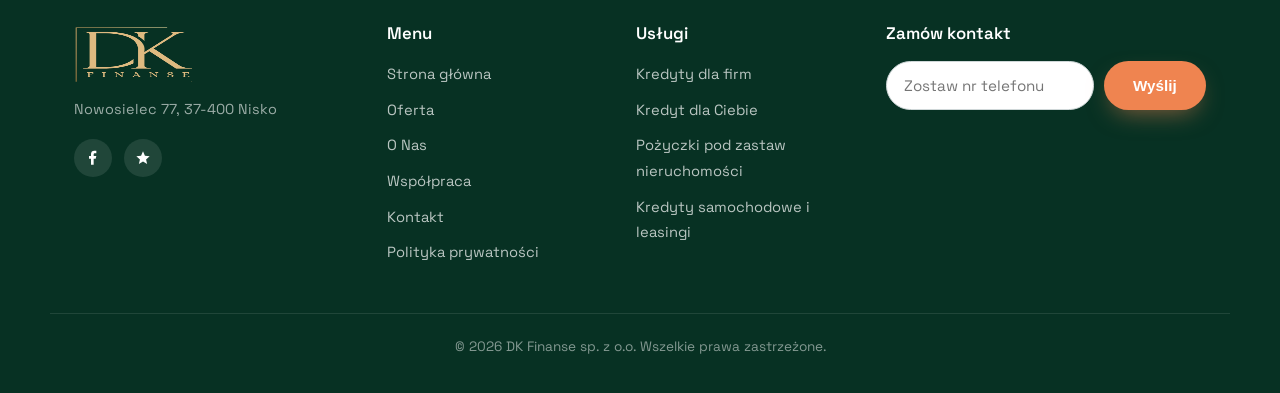
==== commit a76606d1: "Replace placeholder testimonial with real Oferteo.pl reviews Add a grid of six genuine customer revi" ====
--- a/index.html
+++ b/index.html
@@ -327,16 +327,71 @@
       <div class="section-head">
         <p class="eyebrow">Opinie</p>
         <h2>Co Klienci mówią o Nas?</h2>
-      </div>
-
-      <blockquote class="testimonial-card">
-        <span class="quote-mark" aria-hidden="true">&#8220;</span>
-        <p>Nie sądziłem, że proces uzyskania kredytu może być tak prosty i przyjemny. Zespół pomógł mi na każdym etapie – od wyboru najkorzystniejszej oferty aż po podpisanie umowy. Wszystko odbyło się sprawnie i z pełną transparentnością. Gorąco polecam!</p>
-        <footer>
-          <span class="avatar">A</span>
-          <span class="name">Adam</span>
-        </footer>
-      </blockquote>
+        <p class="rating-summary">
+          <span class="stars" aria-hidden="true">★★★★★</span>
+          <strong>5.0/5</strong> na podstawie 31 opinii na Oferteo.pl
+        </p>
+      </div>
+
+      <div class="testimonial-grid">
+        <blockquote class="testimonial-card">
+          <span class="stars" aria-hidden="true">★★★★★</span>
+          <p>Skorzystałem z ich usług przy załatwianiu kredytu i jestem bardzo zadowolony. Firma podeszła do sprawy rzetelnie i profesjonalnie. Obsługa była niezwykle miła, a cały proces został mi jasno i dokładnie wyjaśniony, co bardzo doceniam. Kontakt z pracownikami był świetny – zawsze dostępni, pomocni i zaangażowani. Dzięki DK FINANSE wszystko przebiegło sprawnie i bez stresu. Na pewno będę ich polecać znajomym!</p>
+          <footer>
+            <span class="avatar">Ł</span>
+            <span class="name">Łukasz L.</span>
+          </footer>
+        </blockquote>
+
+        <blockquote class="testimonial-card">
+          <span class="stars" aria-hidden="true">★★★★★</span>
+          <p>Bardzo solidna firma, wysoki poziom wiedzy i profesjonalizmu. Współpraca z firmą jest przyjemnością, pełna kultura i podejście indywidualne do klienta, szybkie działanie, wyjątkowa, profesjonalna obsługa i skuteczne działanie – co jest najważniejsze. Polecam.</p>
+          <footer>
+            <span class="avatar">L</span>
+            <span class="name">Lidia L.</span>
+          </footer>
+        </blockquote>
+
+        <blockquote class="testimonial-card">
+          <span class="stars" aria-hidden="true">★★★★★</span>
+          <p>Z czystym sumieniem polecam usługi DK FINANSE. Profesjonalizm, życzliwość, cierpliwość na każdym etapie współpracy. Oby więcej takich ludzi z pasją, w 100% zaangażowanych w to, co robią. Jeżeli będzie taka potrzeba, na pewno ponownie skorzystamy z pomocy. Dziękujemy!</p>
+          <footer>
+            <span class="avatar">M</span>
+            <span class="name">Magda G.</span>
+          </footer>
+        </blockquote>
+
+        <blockquote class="testimonial-card">
+          <span class="stars" aria-hidden="true">★★★★★</span>
+          <p>Pełen profesjonalizm ze strony Pani Katarzyny. Fachowe doradztwo oraz rzetelnie wykonane powierzone obowiązki. Stały kontakt, dzięki czemu czułam, że mam do czynienia z profesjonalistami.</p>
+          <footer>
+            <span class="avatar">E</span>
+            <span class="name">Emilia</span>
+          </footer>
+        </blockquote>
+
+        <blockquote class="testimonial-card">
+          <span class="stars" aria-hidden="true">★★★★★</span>
+          <p>Świetna, fachowa pomoc i ogromna dyspozycyjność sprawiła, że bez stresu uzyskałam kredyt. Z całego serca będę polecać.</p>
+          <footer>
+            <span class="avatar">A</span>
+            <span class="name">Aleksandra M.</span>
+          </footer>
+        </blockquote>
+
+        <blockquote class="testimonial-card">
+          <span class="stars" aria-hidden="true">★★★★★</span>
+          <p>Konkretna i rzeczowa pomoc w uzyskaniu kredytu, bardzo dobry kontakt. Serdecznie polecam.</p>
+          <footer>
+            <span class="avatar">J</span>
+            <span class="name">Joanna K.</span>
+          </footer>
+        </blockquote>
+      </div>
+
+      <p class="testimonial-more">
+        <a href="https://www.oferteo.pl/dk-finanse-sp-z-o-o/firma/3877968" target="_blank" rel="noopener">Zobacz wszystkie opinie na Oferteo.pl &rarr;</a>
+      </p>
     </div>
   </section>
 
--- a/style.css
+++ b/style.css
@@ -611,15 +611,36 @@
 @media (max-width: 780px) { .counters-grid { grid-template-columns: repeat(2, 1fr); gap: 36px 20px; } }
 
 /* ---------- testimonial ---------- */
+.rating-summary {
+  text-align: center;
+  margin-top: 8px;
+  color: var(--text);
+}
+.rating-summary .stars { margin-right: 8px; vertical-align: middle; }
+.testimonial-grid {
+  display: grid;
+  grid-template-columns: repeat(3, 1fr);
+  gap: 24px;
+  align-items: stretch;
+}
+@media (max-width: 980px) { .testimonial-grid { grid-template-columns: repeat(2, 1fr); } }
+@media (max-width: 640px) { .testimonial-grid { grid-template-columns: 1fr; } }
 .testimonial-card {
-  max-width: 720px;
-  margin: 0 auto;
-  background: var(--white);
-  padding: 48px 44px;
+  margin: 0;
+  background: var(--white);
+  padding: 32px 28px;
   border-radius: var(--radius-lg);
   box-shadow: var(--shadow);
-  text-align: center;
+  text-align: left;
   position: relative;
+  display: flex;
+  flex-direction: column;
+}
+.testimonial-card .stars {
+  color: var(--accent);
+  letter-spacing: 2px;
+  font-size: 0.95rem;
+  margin-bottom: 12px;
 }
 .quote-mark {
   font-size: 4rem;
@@ -627,11 +648,10 @@
   line-height: 1;
   font-family: Georgia, serif;
 }
-.testimonial-card p { color: var(--text); font-size: 1.05rem; }
+.testimonial-card p { color: var(--text); font-size: 0.98rem; flex: 1; }
 .testimonial-card footer {
   display: flex;
   align-items: center;
-  justify-content: center;
   gap: 12px;
   margin-top: 20px;
 }
@@ -644,8 +664,11 @@
   background: var(--primary-dark);
   color: var(--accent-light);
   font-weight: 700;
+  flex-shrink: 0;
 }
 .name { font-weight: 600; }
+.testimonial-more { text-align: center; margin-top: 32px; }
+.testimonial-more a { font-weight: 600; color: var(--primary-dark); }
 
 /* ---------- partners ---------- */
 .partners { background: var(--cream); text-align: center; }
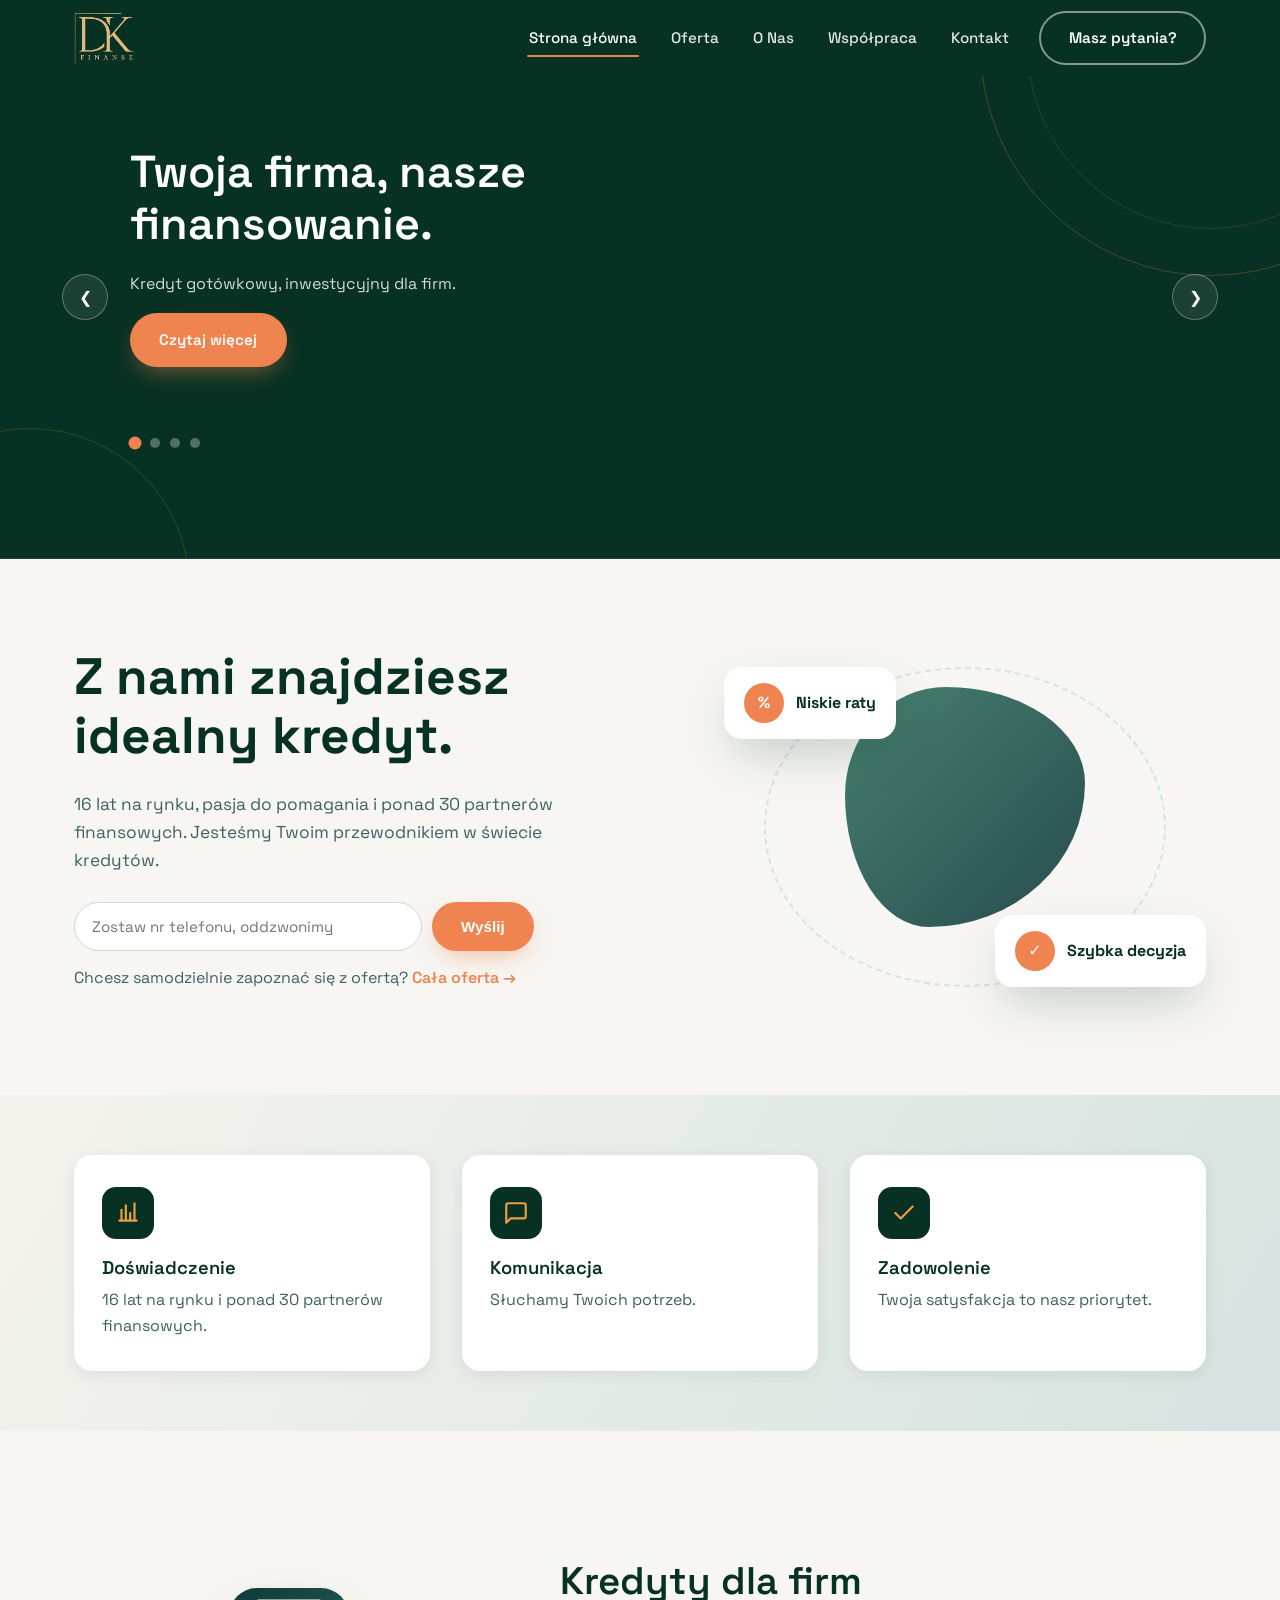
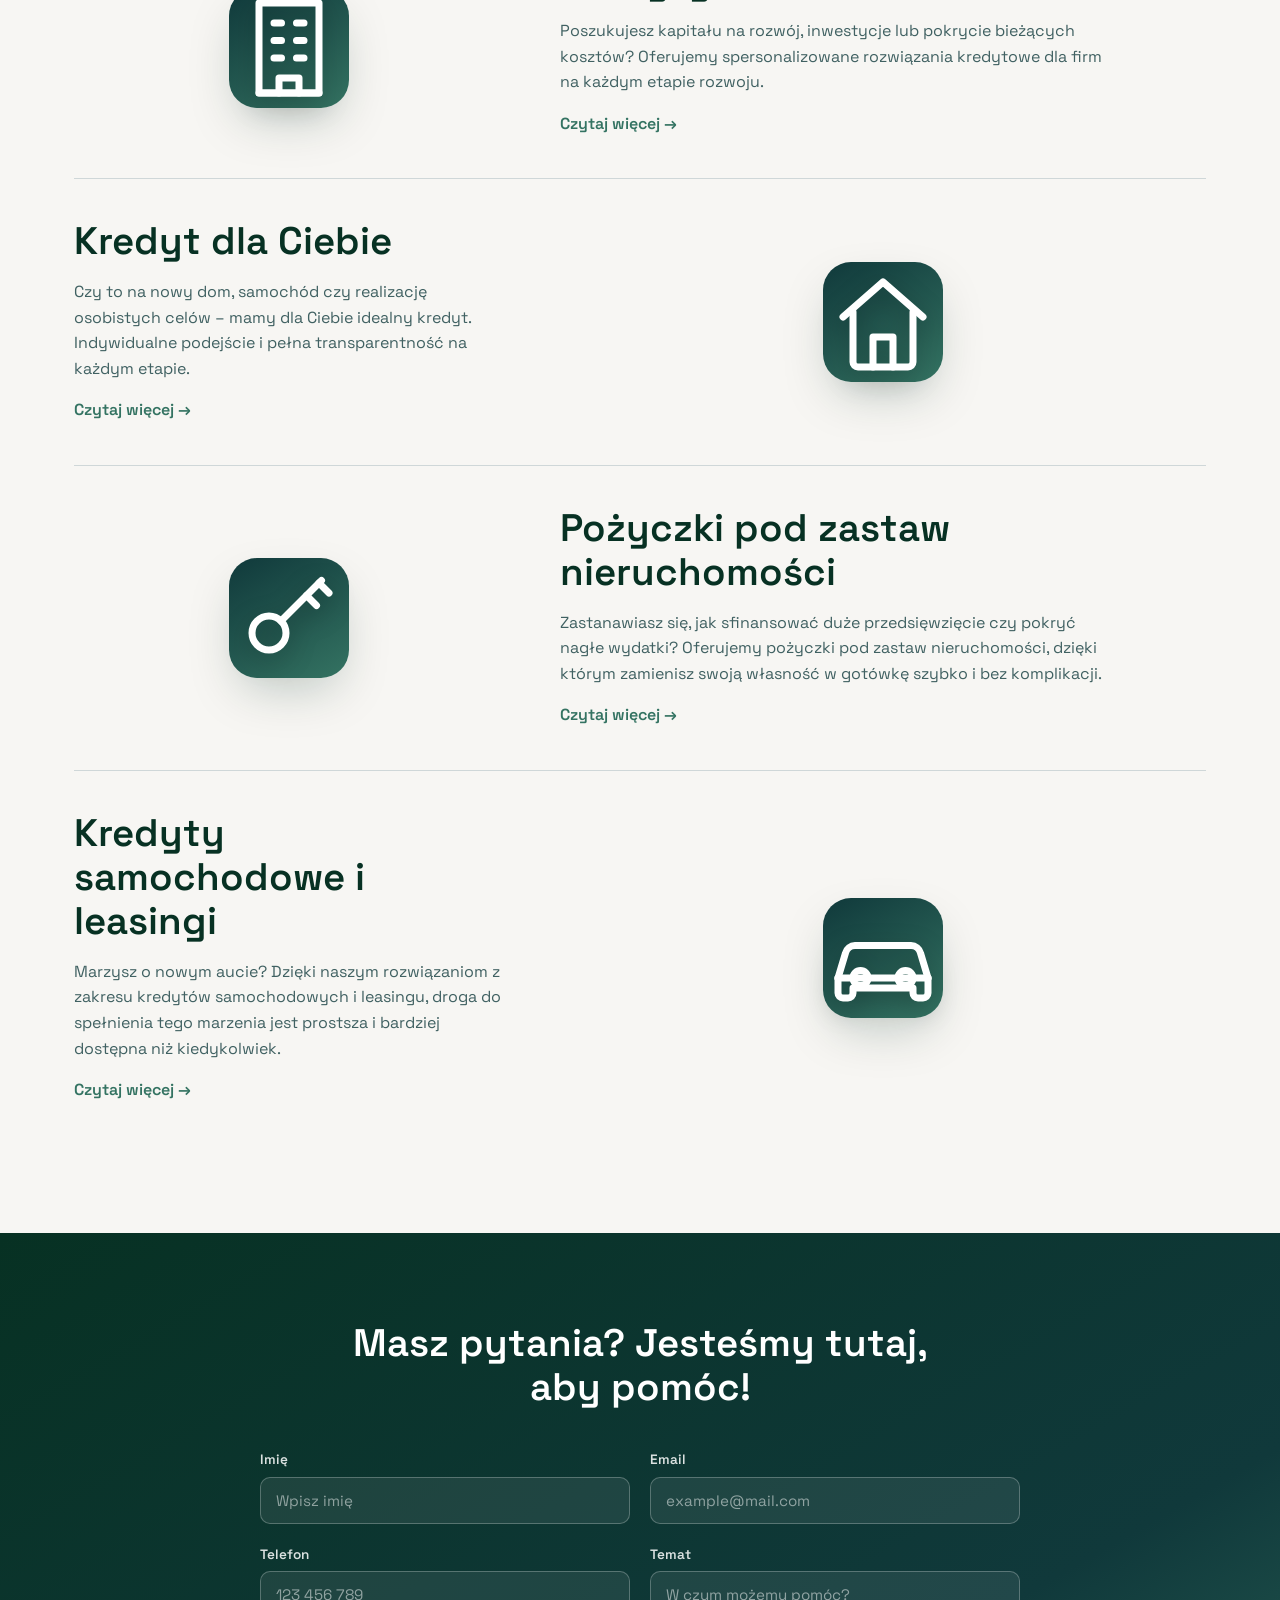
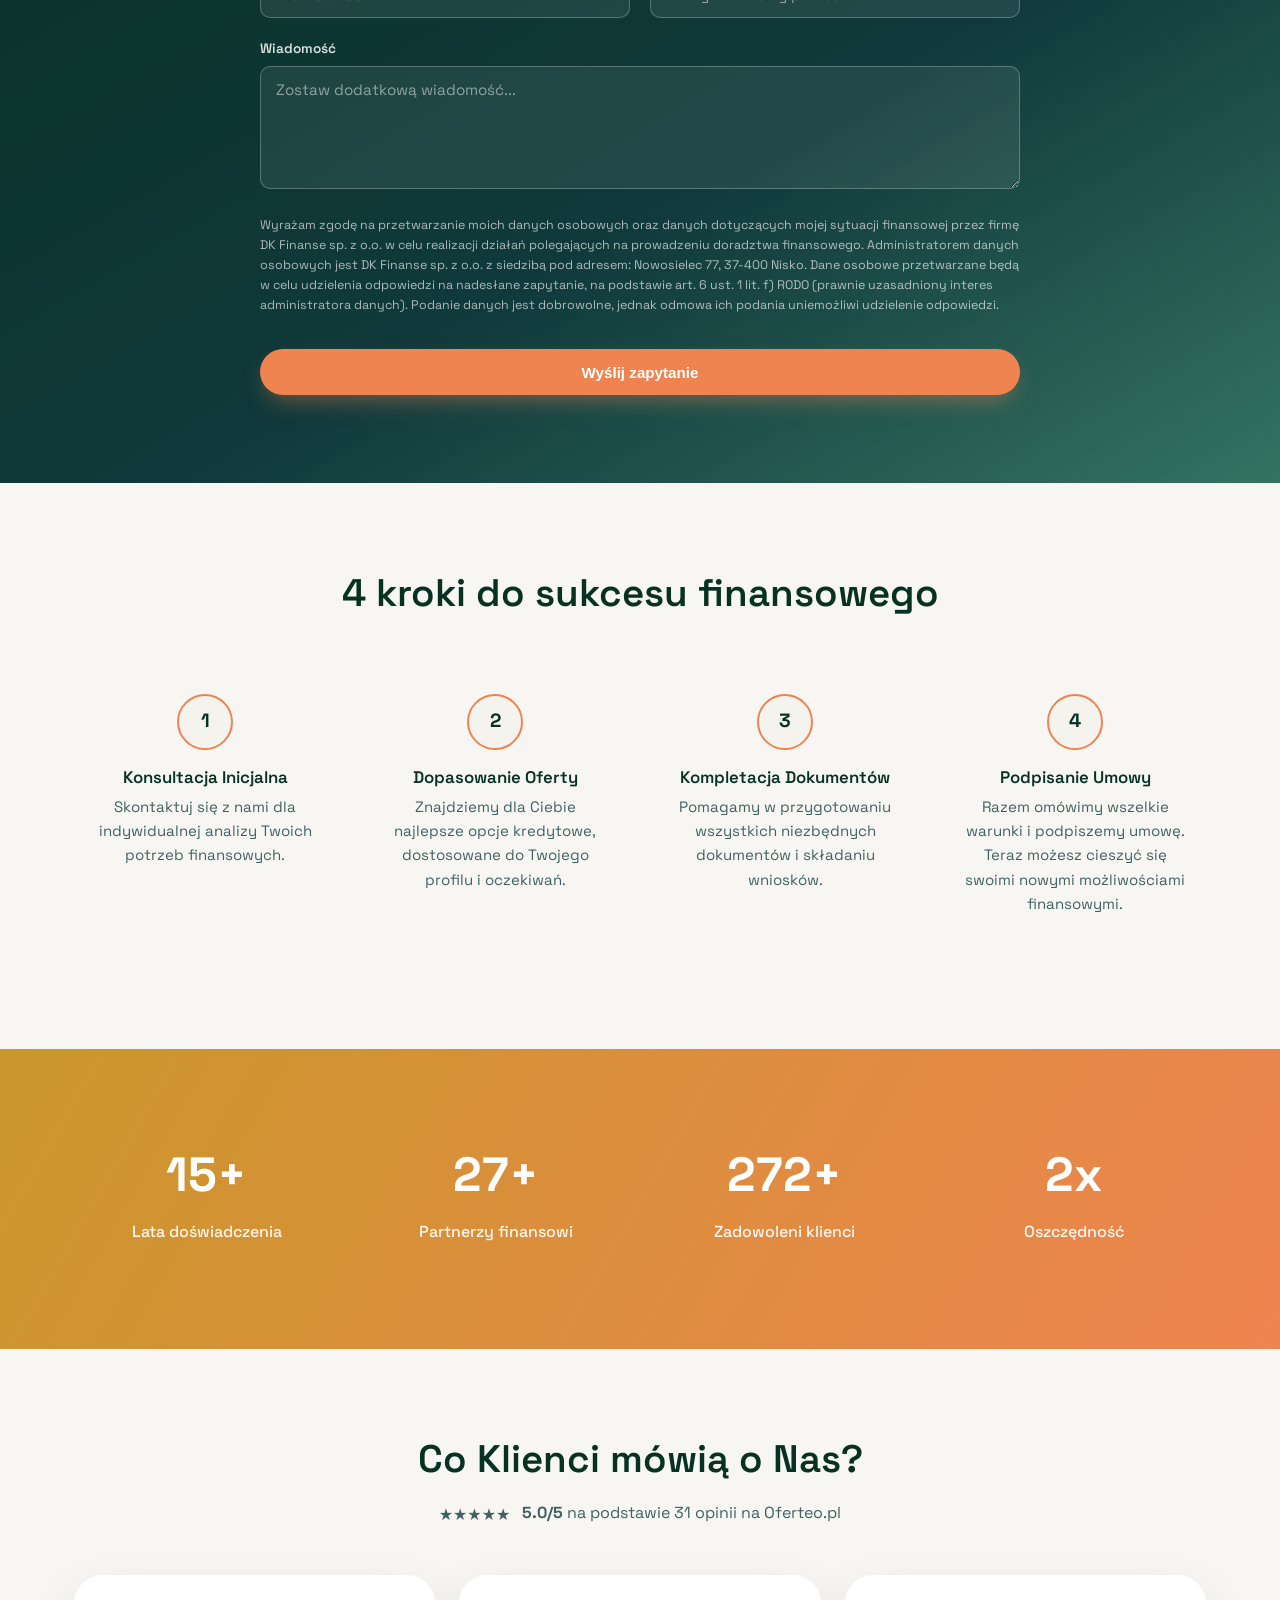
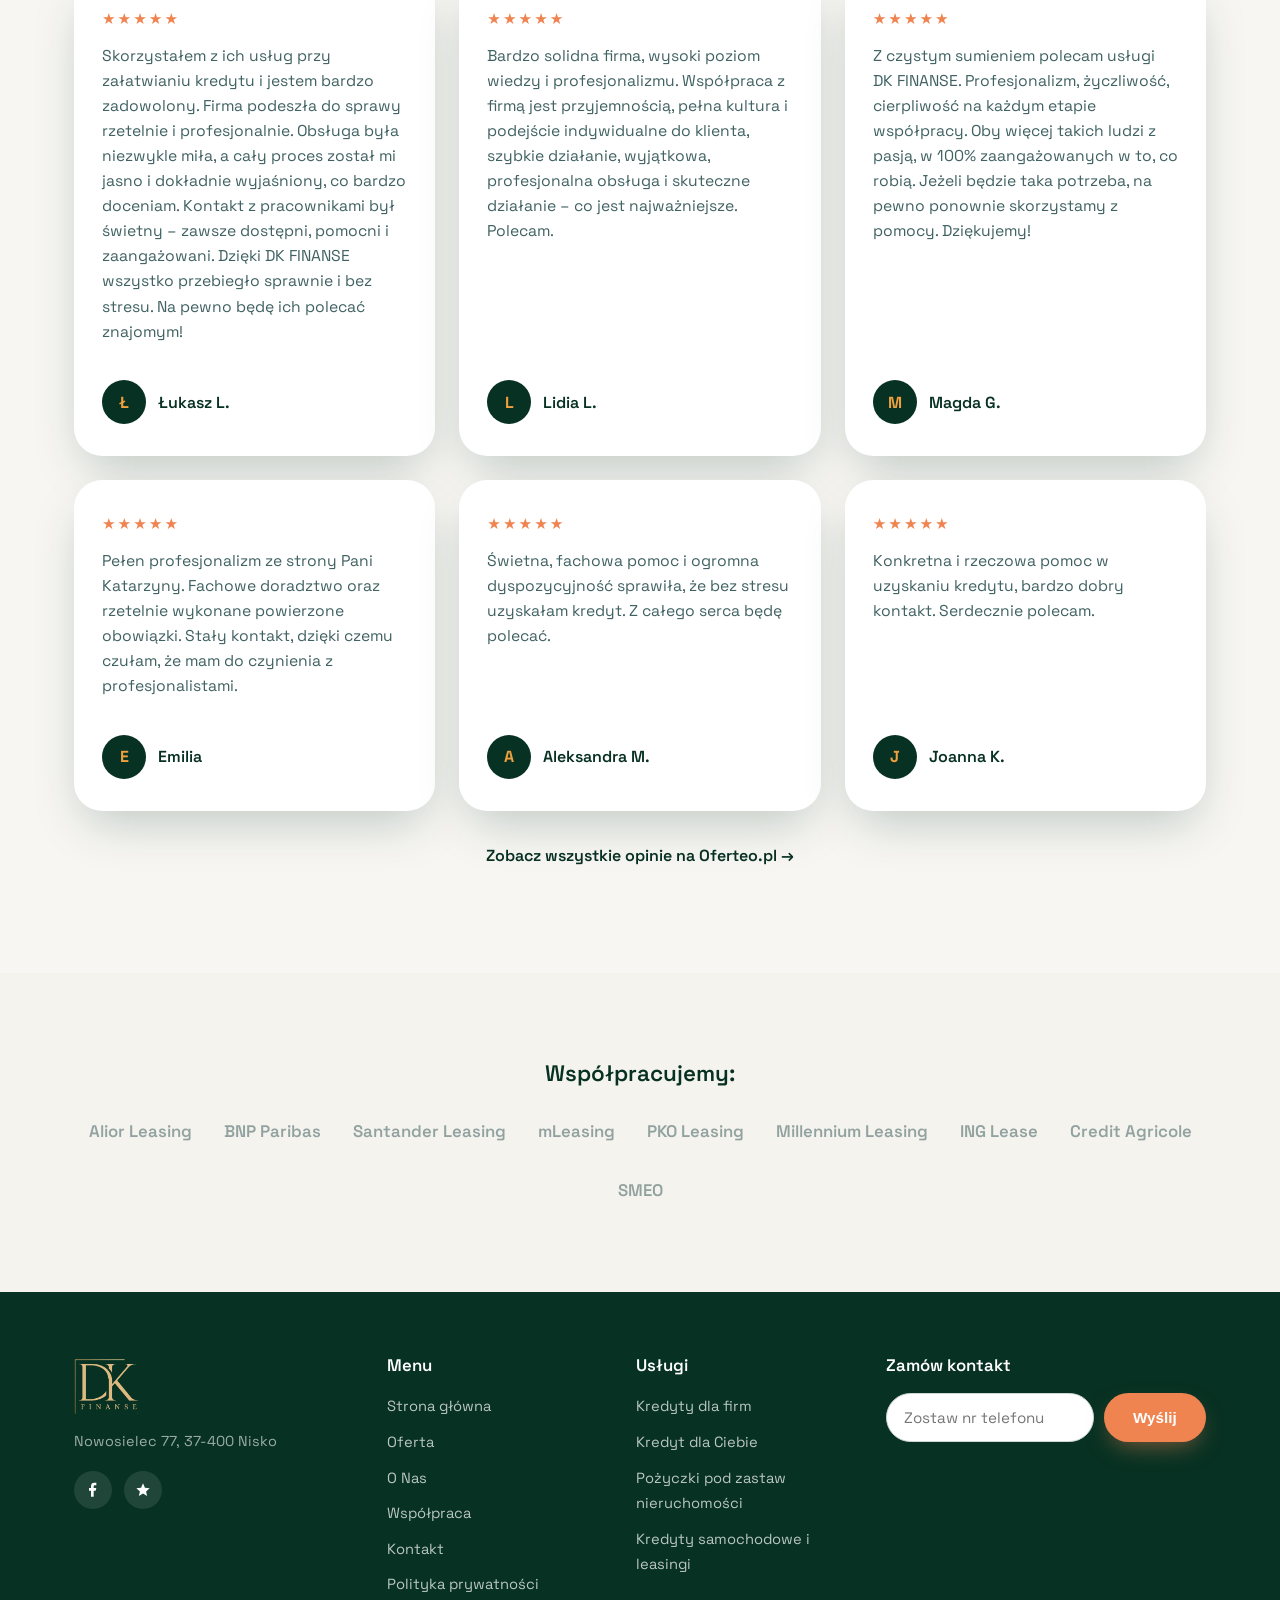
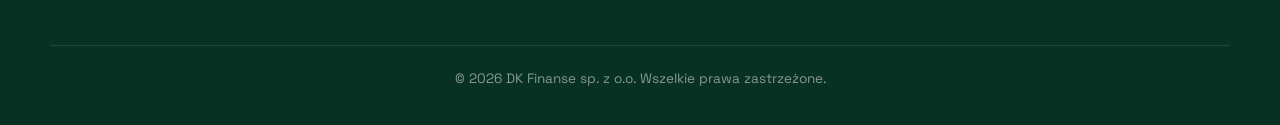
==== commit 283849af: "Remove eyebrow kicker labels across all pages Strip the small uppercase eyebrow/slide-eyebrow tags a" ====
--- a/index.html
+++ b/index.html
@@ -58,28 +58,24 @@
       <div class="slides">
 
         <article class="slide is-active">
-          <p class="slide-eyebrow">Kredyty dla firm</p>
           <h2>Twoja firma, nasze finansowanie.</h2>
           <p class="slide-desc">Kredyt gotówkowy, inwestycyjny dla firm.</p>
           <a href="/kredyty-dla-firm/" class="btn btn-primary">Czytaj więcej</a>
         </article>
 
         <article class="slide">
-          <p class="slide-eyebrow">Kredyt dla Ciebie</p>
           <h2>Kredyt dla Ciebie</h2>
           <p class="slide-desc">Twój kredyt, Twoje zasady.</p>
           <a href="/kredyt-dla-ciebie/" class="btn btn-primary">Czytaj więcej</a>
         </article>
 
         <article class="slide">
-          <p class="slide-eyebrow">Pożyczki hipoteczne</p>
           <h2>Bezpieczne finansowanie z Twoją nieruchomością w tle.</h2>
           <p class="slide-desc">Pożyczka hipoteczna dla osób ze złymi bazami. Posiadasz na własność dom, ziemię, mieszkanie? Masz problem ze zdolnością kredytową? Ta pożyczka jest właśnie dla Ciebie.</p>
           <a href="/pozyczki-pod-zastaw-nieruchomosci/" class="btn btn-primary">Czytaj więcej</a>
         </article>
 
         <article class="slide">
-          <p class="slide-eyebrow">Auto i leasing</p>
           <h2>Z nami wsiadasz do wymarzonego auta.</h2>
           <p class="slide-desc">Leasing operacyjny to duże korzyści finansowe: ratalny VAT, pełna płynność finansowa i możliwość zwrotu auta po zakończeniu umowy. Skorzystaj z leasingu już dziś!</p>
           <a href="/kredyty-samochodowe-i-leasingi/" class="btn btn-primary">Czytaj więcej</a>
@@ -97,7 +93,6 @@
   <section class="section intro">
     <div class="container intro-grid">
       <div class="intro-copy">
-        <p class="eyebrow">Eksperci finansowi</p>
         <h1>Z nami znajdziesz idealny kredyt.</h1>
         <p class="lead">16 lat na rynku, pasja do pomagania i ponad 30 partnerów finansowych. Jesteśmy Twoim przewodnikiem w świecie kredytów.</p>
 
@@ -167,7 +162,6 @@
           </svg>
         </div>
         <div class="offer-copy">
-          <p class="eyebrow">Oferta</p>
           <h2>Kredyty dla firm</h2>
           <p>Poszukujesz kapitału na rozwój, inwestycje lub pokrycie bieżących kosztów? Oferujemy spersonalizowane rozwiązania kredytowe dla firm na każdym etapie rozwoju.</p>
           <a href="/kredyty-dla-firm/" class="link-more">Czytaj więcej →</a>
@@ -183,7 +177,6 @@
           </svg>
         </div>
         <div class="offer-copy">
-          <p class="eyebrow">Oferta</p>
           <h2>Kredyt dla Ciebie</h2>
           <p>Czy to na nowy dom, samochód czy realizację osobistych celów – mamy dla Ciebie idealny kredyt. Indywidualne podejście i pełna transparentność na każdym etapie.</p>
           <a href="/kredyt-dla-ciebie/" class="link-more">Czytaj więcej →</a>
@@ -200,7 +193,6 @@
           </svg>
         </div>
         <div class="offer-copy">
-          <p class="eyebrow">Oferta</p>
           <h2>Pożyczki pod zastaw nieruchomości</h2>
           <p>Zastanawiasz się, jak sfinansować duże przedsięwzięcie czy pokryć nagłe wydatki? Oferujemy pożyczki pod zastaw nieruchomości, dzięki którym zamienisz swoją własność w gotówkę szybko i bez komplikacji.</p>
           <a href="/pozyczki-pod-zastaw-nieruchomosci/" class="link-more">Czytaj więcej →</a>
@@ -218,7 +210,6 @@
           </svg>
         </div>
         <div class="offer-copy">
-          <p class="eyebrow">Oferta</p>
           <h2>Kredyty samochodowe i leasingi</h2>
           <p>Marzysz o nowym aucie? Dzięki naszym rozwiązaniom z zakresu kredytów samochodowych i leasingu, droga do spełnienia tego marzenia jest prostsza i bardziej dostępna niż kiedykolwiek.</p>
           <a href="/kredyty-samochodowe-i-leasingi/" class="link-more">Czytaj więcej →</a>
@@ -231,7 +222,6 @@
   <!-- CONTACT -->
   <section class="section contact-cta">
     <div class="container">
-      <p class="eyebrow">Formularz kontaktowy</p>
       <h2>Masz pytania? Jesteśmy tutaj, aby pomóc!</h2>
 
       <form class="contact-form" data-form="contact">
@@ -270,7 +260,6 @@
   <section class="section steps">
     <div class="container">
       <div class="section-head">
-        <p class="eyebrow">Jak to działa</p>
         <h2>4 kroki do sukcesu finansowego</h2>
       </div>
 
@@ -325,7 +314,6 @@
   <section class="section testimonial">
     <div class="container">
       <div class="section-head">
-        <p class="eyebrow">Opinie</p>
         <h2>Co Klienci mówią o Nas?</h2>
         <p class="rating-summary">
           <span class="stars" aria-hidden="true">★★★★★</span>
--- a/style.css
+++ b/style.css
@@ -705,7 +705,7 @@
   padding-bottom: 48px;
   border-bottom: 1px solid rgba(255,255,255,0.1);
 }
-.footer-brand img { height: 60px; margin-bottom: 14px; }
+.footer-brand img { height: 60px; width: auto; margin-bottom: 14px; }
 .footer-brand p { font-size: 0.9rem; color: rgba(255,255,255,0.6); }
 .footer-col h5 { color: var(--white); margin-bottom: 18px; }
 .footer-col ul { list-style: none; margin: 0; padding: 0; display: grid; gap: 10px; }
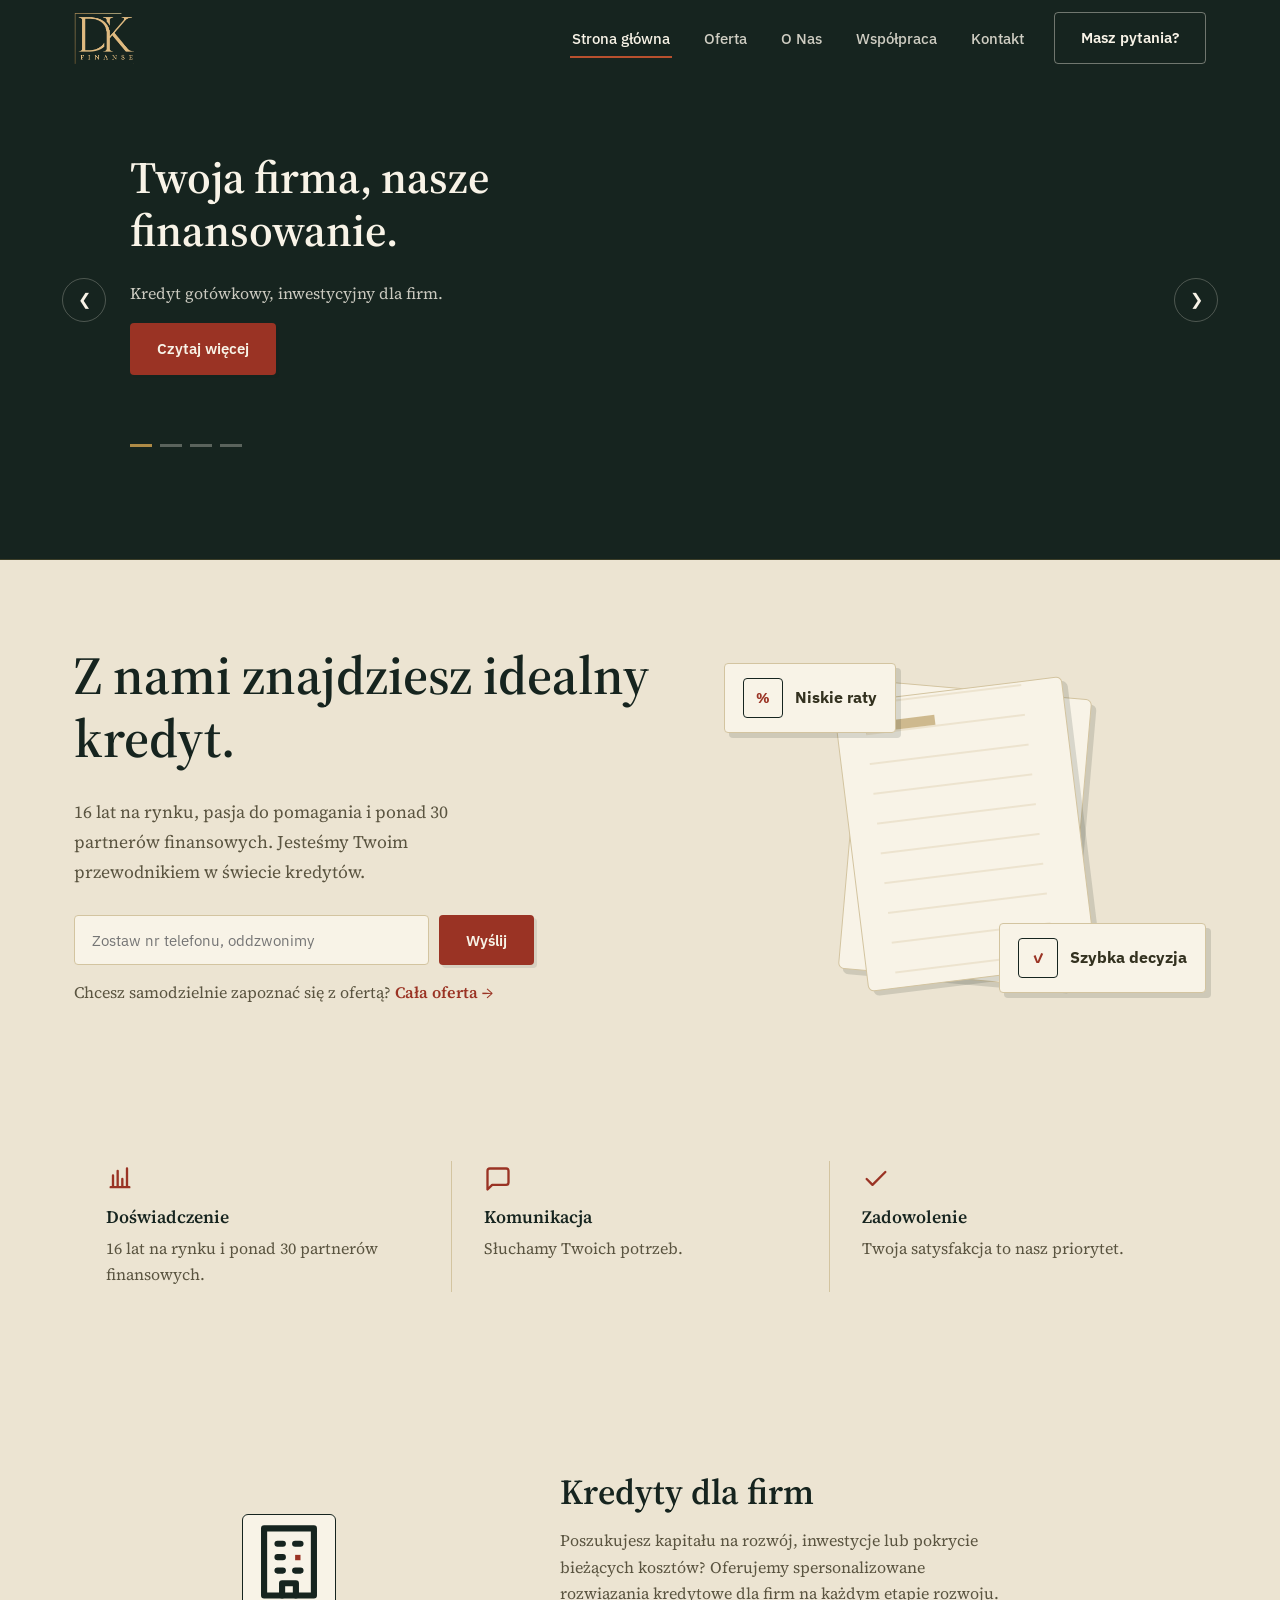
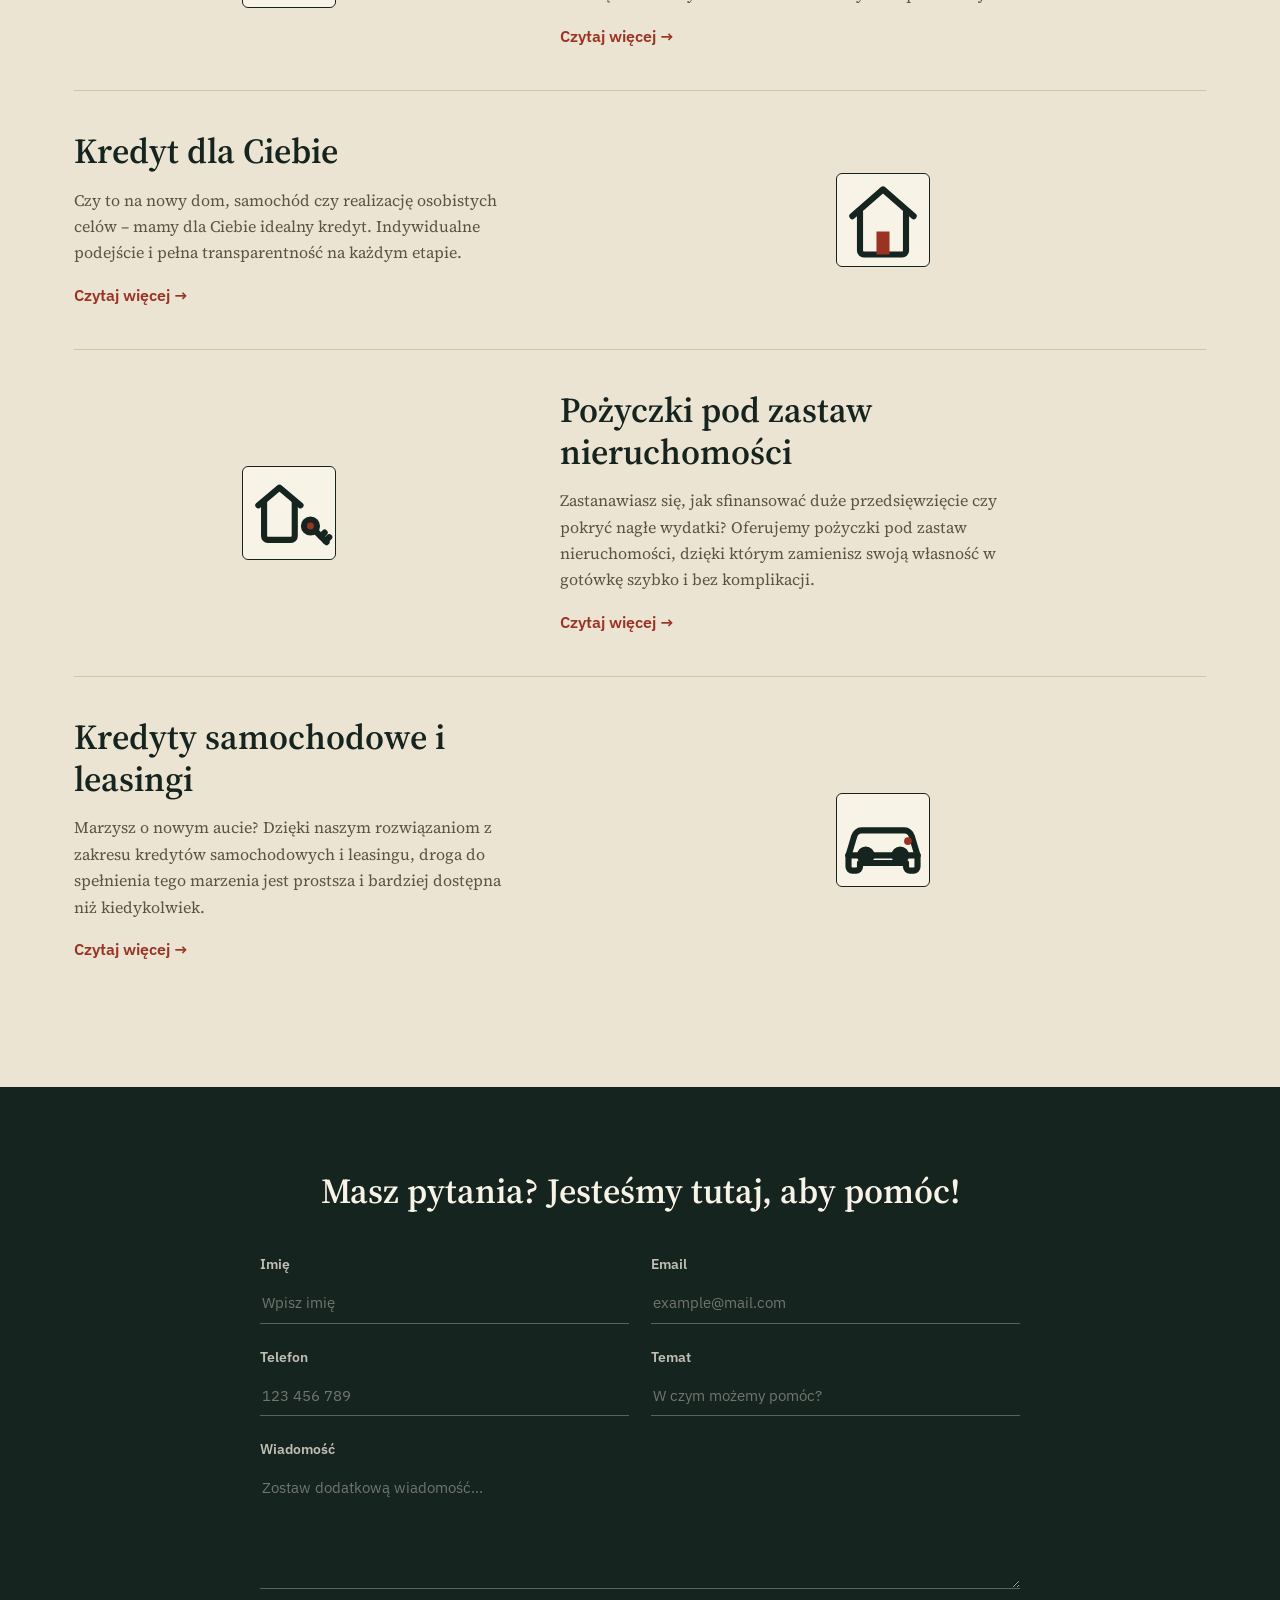
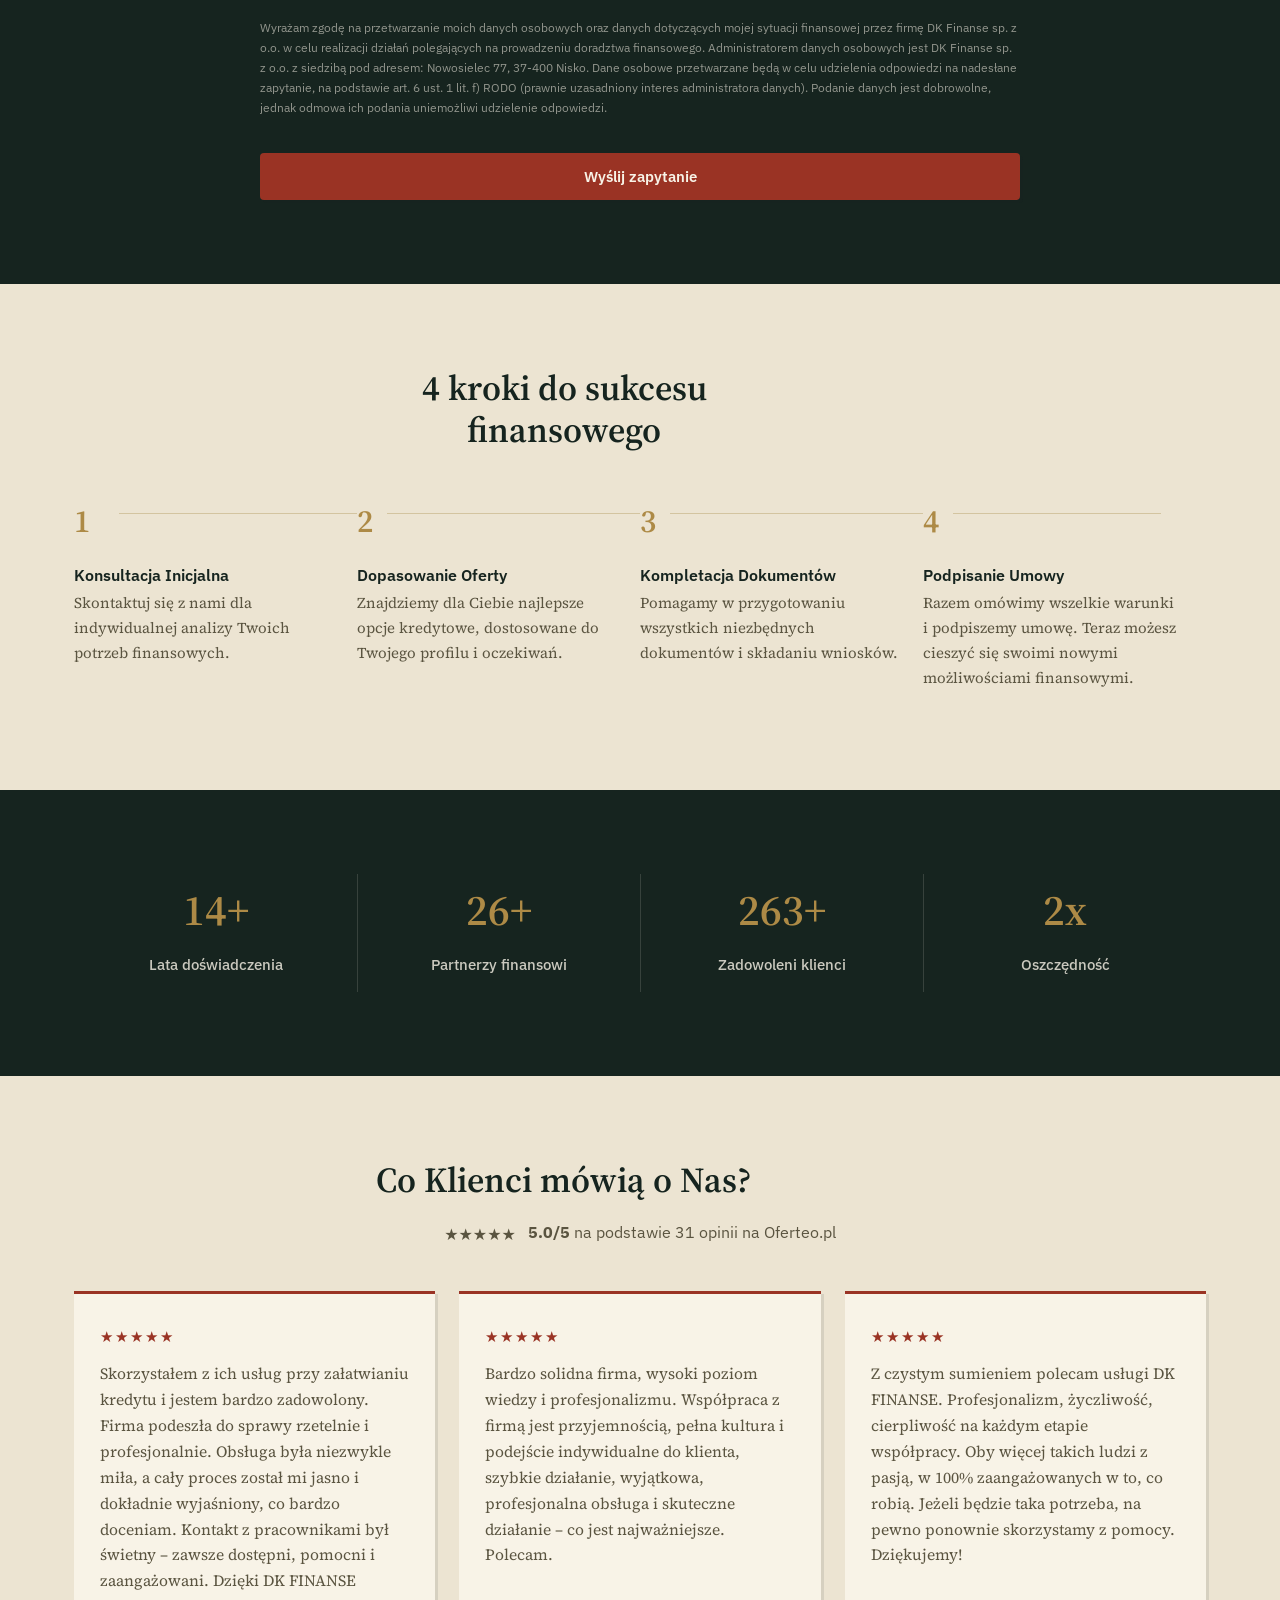
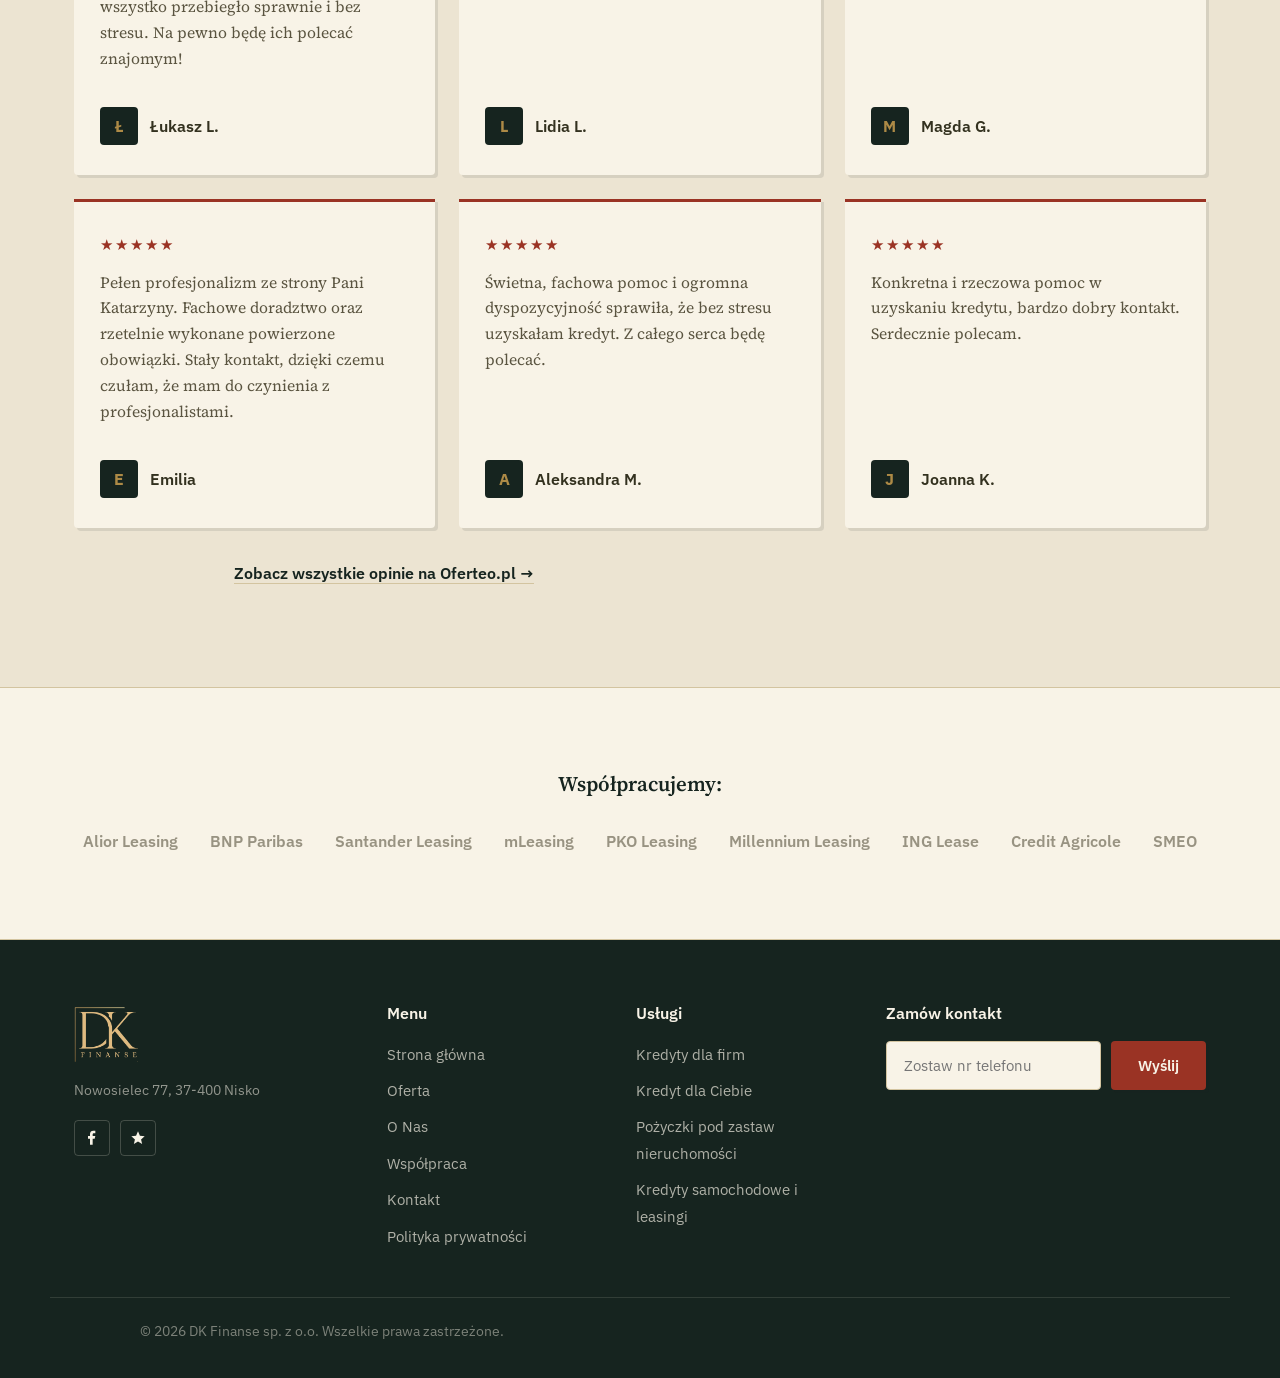
==== commit 0c11d786: "Redesign site visual identity: paper/ledger aesthetic replaces generic fintech look Swap Space Grote" ====
--- a/index.html
+++ b/index.html
@@ -8,7 +8,7 @@
 <link rel="icon" href="/assets/img/favicon.png">
 <link rel="preconnect" href="https://fonts.googleapis.com">
 <link rel="preconnect" href="https://fonts.gstatic.com" crossorigin>
-<link href="https://fonts.googleapis.com/css2?family=Space+Grotesk:wght@400;500;600;700&display=swap" rel="stylesheet">
+<link href="https://fonts.googleapis.com/css2?family=Source+Serif+4:opsz,wght@8..60,400;8..60,500;8..60,600;8..60,700&family=IBM+Plex+Sans:wght@400;500;600;700&display=swap" rel="stylesheet">
 <link rel="stylesheet" href="/style.css">
 </head>
 <body>
@@ -154,11 +154,11 @@
 
       <article class="offer-row">
         <div class="offer-visual" aria-hidden="true">
-          <svg class="offer-icon" viewBox="0 0 24 24" fill="none" stroke="currentColor" stroke-width="1.4" stroke-linecap="round" stroke-linejoin="round">
-            <rect x="6" y="3" width="12" height="18"/>
-            <path d="M6 21h12"/>
-            <path d="M9 7h1.5M13.5 7h1.5M9 10.5h1.5M13.5 10.5h1.5M9 14h1.5M13.5 14h1.5"/>
-            <path d="M10 21v-3h4v3"/>
+          <svg class="offer-icon" viewBox="0 0 24 24" fill="none" stroke="currentColor" stroke-width="1.6" stroke-linecap="round" stroke-linejoin="round">
+            <rect x="5.5" y="3.5" width="13" height="17.5"/>
+            <path d="M9 7.5h1.4M13.6 7.5H15M9 11h1.4M9 14.5h1.4M13.6 14.5H15"/>
+            <rect class="accent" x="13.6" y="10.4" width="1.4" height="1.4" stroke="none"/>
+            <path d="M10.2 21v-3.2h3.6V21"/>
           </svg>
         </div>
         <div class="offer-copy">
@@ -170,10 +170,10 @@
 
       <article class="offer-row reverse">
         <div class="offer-visual" aria-hidden="true">
-          <svg class="offer-icon" viewBox="0 0 24 24" fill="none" stroke="currentColor" stroke-width="1.4" stroke-linecap="round" stroke-linejoin="round">
+          <svg class="offer-icon" viewBox="0 0 24 24" fill="none" stroke="currentColor" stroke-width="1.6" stroke-linecap="round" stroke-linejoin="round">
             <path d="M4 11l8-7 8 7"/>
             <path d="M6 10v10a1 1 0 0 0 1 1h10a1 1 0 0 0 1-1V10"/>
-            <path d="M10 21v-6h4v6"/>
+            <rect class="accent" x="10.3" y="15" width="3.4" height="6" stroke="none"/>
           </svg>
         </div>
         <div class="offer-copy">
@@ -185,11 +185,13 @@
 
       <article class="offer-row">
         <div class="offer-visual" aria-hidden="true">
-          <svg class="offer-icon" viewBox="0 0 24 24" fill="none" stroke="currentColor" stroke-width="1.4" stroke-linecap="round" stroke-linejoin="round">
-            <circle cx="8" cy="15" r="3.4"/>
-            <path d="M10.4 12.6L18.5 4.5"/>
-            <path d="M15.5 7.5l2 2"/>
-            <path d="M18 5l2 2"/>
+          <svg class="offer-icon" viewBox="0 0 24 24" fill="none" stroke="currentColor" stroke-width="1.6" stroke-linecap="round" stroke-linejoin="round">
+            <path d="M4 10l5.5-4.6L15 10"/>
+            <path d="M5.5 9.2V18a1 1 0 0 0 1 1h6a1 1 0 0 0 1-1V9.2"/>
+            <circle class="accent" cx="17.6" cy="15.4" r="1.7" stroke="none"/>
+            <circle cx="17.6" cy="15.4" r="1.7"/>
+            <path d="M18.9 16.7L21.8 19.6"/>
+            <path d="M20.3 18.1l1-1M21.5 19.3l1-1"/>
           </svg>
         </div>
         <div class="offer-copy">
@@ -201,12 +203,13 @@
 
       <article class="offer-row reverse">
         <div class="offer-visual" aria-hidden="true">
-          <svg class="offer-icon" viewBox="0 0 24 24" fill="none" stroke="currentColor" stroke-width="1.4" stroke-linecap="round" stroke-linejoin="round">
+          <svg class="offer-icon" viewBox="0 0 24 24" fill="none" stroke="currentColor" stroke-width="1.6" stroke-linecap="round" stroke-linejoin="round">
             <path d="M3 16l1.5-5A2 2 0 0 1 6.4 9.5h11.2a2 2 0 0 1 1.9 1.5L21 16"/>
             <path d="M3 16v3a1 1 0 0 0 1 1h1a1 1 0 0 0 1-1v-1h12v1a1 1 0 0 0 1 1h1a1 1 0 0 0 1-1v-3"/>
             <path d="M3 16h18"/>
             <circle cx="7.5" cy="16" r="1.5"/>
             <circle cx="16.5" cy="16" r="1.5"/>
+            <circle class="accent" cx="18.5" cy="12.3" r="1" stroke="none"/>
           </svg>
         </div>
         <div class="offer-copy">
--- a/style.css
+++ b/style.css
@@ -1,31 +1,30 @@
 /* =========================================================
-   DK Finanse — design tokens (colors pulled from the brand's
-   original Elementor kit: primary teal, cream, coral accent,
-   gold + green earth tones)
+   DK Finanse — design tokens
+   Direction: a 16-year-old credit brokerage runs on paperwork,
+   case files and a trusted advisor's handwriting — not on a
+   fintech dashboard. Ink-dark panels read like a ledger cover;
+   paper-toned sections read like the desk it opens onto.
    ========================================================= */
 :root {
-  --primary: #10393b;
-  --primary-dark: #073123;
-  --green-dark: #265541;
-  --green-mid: #347362;
-  --brown: #442510;
-  --gold: #ca972b;
-  --accent: #ef8450;
-  --accent-light: #ef9f3e;
-  --cream: #f5f3ee;
-  --offwhite: #f7f6f3;
-  --mint: #d6e3e0;
-  --graymint: #cfd7d8;
-  --text: #406162;
+  --ink: #16241f;
+  --ink-soft: #203229;
+  --paper: #ece4d2;
+  --paper-white: #f8f3e7;
+  --paper-line: #d3c4a0;
+  --brick: #9a3324;
+  --brick-light: #b8502e;
+  --brass: #ad8a46;
+  --text: #33311f;
+  --text-soft: #5a5440;
   --white: #ffffff;
 
-  --font: "Space Grotesk", system-ui, sans-serif;
-
-  --radius-sm: 10px;
-  --radius: 18px;
-  --radius-lg: 28px;
-  --shadow-sm: 0 4px 16px rgba(7, 49, 35, 0.08);
-  --shadow: 0 20px 50px -12px rgba(7, 49, 35, 0.25);
+  --font-serif: "Source Serif 4", Georgia, serif;
+  --font-sans: "IBM Plex Sans", system-ui, sans-serif;
+
+  --radius-sm: 4px;
+  --radius: 6px;
+  --shadow-sm: 3px 3px 0 0 rgba(22, 36, 31, 0.1);
+  --shadow: 5px 5px 0 0 rgba(22, 36, 31, 0.14);
   --container: 1180px;
 
   color-scheme: light;
@@ -36,30 +35,30 @@
 
 body {
   margin: 0;
-  font-family: var(--font);
-  color: var(--primary-dark);
-  background: var(--offwhite);
-  line-height: 1.6;
+  font-family: var(--font-serif);
+  color: var(--text);
+  background: var(--paper);
+  line-height: 1.65;
   -webkit-font-smoothing: antialiased;
 }
 
 img { max-width: 100%; display: block; }
 
 h1, h2, h3, h4, h5, h6 {
-  font-family: var(--font);
-  color: var(--primary-dark);
-  line-height: 1.15;
+  font-family: var(--font-serif);
+  color: var(--ink);
+  line-height: 1.18;
   margin: 0 0 0.5em;
   font-weight: 600;
 }
 
-h1 { font-size: clamp(2.1rem, 4vw, 3.2rem); font-weight: 700; }
-h2 { font-size: clamp(1.7rem, 3vw, 2.4rem); }
-h3 { font-size: 1.4rem; }
-h4 { font-size: 1.15rem; }
-h5 { font-size: 1.05rem; }
-
-p { margin: 0 0 1em; }
+h1 { font-size: clamp(2.2rem, 4.2vw, 3.4rem); max-width: 22ch; }
+h2 { font-size: clamp(1.6rem, 3vw, 2.2rem); max-width: 26ch; }
+h3 { font-size: 1.3rem; }
+h4 { font-size: 1.1rem; }
+h5 { font-size: 1rem; font-family: var(--font-sans); font-weight: 600; }
+
+p { margin: 0 0 1em; max-width: 62ch; }
 
 a { color: inherit; text-decoration: none; }
 
@@ -83,28 +82,19 @@
   position: absolute;
   left: -999px;
   top: 0;
-  background: var(--primary-dark);
-  color: var(--white);
+  background: var(--ink);
+  color: var(--paper-white);
   padding: 12px 20px;
   z-index: 1000;
-  border-radius: 0 0 8px 0;
+  border-radius: 0 0 6px 0;
+  font-family: var(--font-sans);
 }
 .skip-link:focus { left: 0; }
 
-.eyebrow {
-  display: inline-block;
-  font-weight: 600;
-  letter-spacing: 0.08em;
-  text-transform: uppercase;
-  font-size: 0.78rem;
-  color: var(--accent);
-  margin: 0 0 0.7em;
-}
-
-.section { padding: 88px 0; }
-@media (max-width: 720px) { .section { padding: 56px 0; } }
-
-.section-head { text-align: center; max-width: 640px; margin: 0 auto 48px; }
+.section { padding: 84px 0; }
+@media (max-width: 720px) { .section { padding: 52px 0; } }
+
+.section-head { text-align: center; max-width: 620px; margin: 0 auto 44px; }
 
 /* ---------- buttons ---------- */
 .btn {
@@ -112,50 +102,52 @@
   align-items: center;
   justify-content: center;
   gap: 8px;
-  padding: 0.85em 1.8em;
-  border-radius: 999px;
+  padding: 0.85em 1.7em;
+  border-radius: var(--radius-sm);
+  font-family: var(--font-sans);
   font-weight: 600;
   font-size: 0.95rem;
-  border: 2px solid transparent;
+  border: 1px solid transparent;
   cursor: pointer;
-  transition: transform 0.2s ease, box-shadow 0.2s ease, background 0.2s ease, color 0.2s ease;
+  transition: transform 0.18s ease, box-shadow 0.18s ease, background 0.18s ease, border-color 0.18s ease;
   white-space: nowrap;
 }
 .btn-primary {
-  background: var(--accent);
-  color: var(--white);
-  box-shadow: 0 10px 24px -8px rgba(239, 132, 80, 0.55);
+  background: var(--brick);
+  color: var(--paper-white);
+  box-shadow: var(--shadow-sm);
 }
 .btn-primary:hover {
-  background: var(--accent-light);
-  transform: translateY(-2px);
-  box-shadow: 0 14px 28px -8px rgba(239, 132, 80, 0.6);
+  background: var(--brick-light);
+  transform: translate(-2px, -2px);
+  box-shadow: 5px 5px 0 0 rgba(22, 36, 31, 0.18);
 }
 .btn-ghost {
   background: transparent;
-  color: var(--white);
-  border-color: rgba(255,255,255,0.5);
-}
-.btn-ghost:hover { background: rgba(255,255,255,0.12); border-color: var(--white); }
+  color: var(--paper-white);
+  border-color: rgba(248, 243, 231, 0.4);
+}
+.btn-ghost:hover { background: rgba(248, 243, 231, 0.08); border-color: var(--brass); }
 .btn-block { width: 100%; }
 
 .link-more {
   display: inline-flex;
   align-items: center;
   gap: 6px;
+  font-family: var(--font-sans);
   font-weight: 600;
-  color: var(--green-mid);
-  border-bottom: 2px solid transparent;
-  transition: color 0.2s ease, border-color 0.2s ease, gap 0.2s ease;
-}
-.link-more:hover { color: var(--accent); border-color: var(--accent); gap: 10px; }
+  color: var(--brick);
+  border-bottom: 1px solid transparent;
+  transition: border-color 0.2s ease, gap 0.2s ease;
+}
+.link-more:hover { border-color: var(--brick); gap: 9px; }
 
 /* ---------- header ---------- */
 .site-header {
   position: sticky;
   top: 0;
   z-index: 500;
-  background: var(--primary-dark);
+  background: var(--ink);
 }
 .header-inner {
   display: flex;
@@ -172,23 +164,23 @@
   list-style: none;
   margin: 0;
   padding: 0;
+  font-family: var(--font-sans);
 }
 .main-nav > ul > li > a {
-  color: rgba(255,255,255,0.88);
+  color: rgba(248, 243, 231, 0.82);
   font-weight: 500;
   font-size: 0.95rem;
   padding: 10px 2px;
   position: relative;
 }
 .main-nav > ul > li > a.active,
-.main-nav > ul > li > a:hover { color: var(--white); }
+.main-nav > ul > li > a:hover { color: var(--paper-white); }
 .main-nav > ul > li > a.active::after {
   content: "";
   position: absolute;
   left: 0; right: 0; bottom: 0;
   height: 2px;
-  background: var(--accent);
-  border-radius: 2px;
+  background: var(--brick-light);
 }
 
 .has-sub { position: relative; }
@@ -197,16 +189,16 @@
   top: 100%;
   left: 0;
   min-width: 260px;
-  background: var(--white);
+  background: var(--paper-white);
   list-style: none;
   margin: 10px 0 0;
-  padding: 10px;
+  padding: 8px;
   border-radius: var(--radius-sm);
   box-shadow: var(--shadow);
   opacity: 0;
   visibility: hidden;
-  transform: translateY(8px);
-  transition: 0.2s ease;
+  transform: translateY(6px);
+  transition: 0.18s ease;
 }
 .has-sub:hover .sub-menu,
 .has-sub:focus-within .sub-menu {
@@ -215,12 +207,12 @@
 .sub-menu a {
   display: block;
   padding: 10px 14px;
-  border-radius: 8px;
-  color: var(--primary-dark);
+  border-radius: var(--radius-sm);
+  color: var(--ink);
   font-size: 0.92rem;
   font-weight: 500;
 }
-.sub-menu a:hover { background: var(--cream); color: var(--accent); }
+.sub-menu a:hover { background: var(--paper); color: var(--brick); }
 
 .header-cta { flex-shrink: 0; }
 
@@ -237,8 +229,7 @@
 .nav-toggle span {
   display: block;
   height: 2px;
-  background: var(--white);
-  border-radius: 2px;
+  background: var(--paper-white);
   transition: 0.25s ease;
 }
 
@@ -248,7 +239,7 @@
   .main-nav {
     position: fixed;
     inset: 72px 0 0 0;
-    background: var(--primary-dark);
+    background: var(--ink);
     transform: translateX(100%);
     transition: transform 0.3s ease;
     overflow-y: auto;
@@ -256,43 +247,47 @@
   }
   .main-nav.is-open { transform: translateX(0); }
   .main-nav > ul { flex-direction: column; gap: 0; padding: 0 24px; }
-  .main-nav > ul > li > a { display: block; padding: 14px 0; border-bottom: 1px solid rgba(255,255,255,0.08); }
+  .main-nav > ul > li > a { display: block; padding: 14px 0; border-bottom: 1px solid rgba(248, 243, 231, 0.1); }
   .sub-menu {
     position: static;
     opacity: 1; visibility: visible; transform: none;
     box-shadow: none;
-    background: rgba(255,255,255,0.04);
+    background: rgba(248, 243, 231, 0.04);
     display: none;
   }
   .has-sub.is-open .sub-menu { display: block; }
-  .sub-menu a { color: rgba(255,255,255,0.85); }
-  .sub-menu a:hover { background: rgba(255,255,255,0.08); color: var(--accent-light); }
+  .sub-menu a { color: rgba(248, 243, 231, 0.82); }
+  .sub-menu a:hover { background: rgba(248, 243, 231, 0.08); color: var(--brass); }
   .nav-toggle.is-open span:nth-child(1) { transform: translateY(7px) rotate(45deg); }
   .nav-toggle.is-open span:nth-child(2) { opacity: 0; }
   .nav-toggle.is-open span:nth-child(3) { transform: translateY(-7px) rotate(-45deg); }
 }
 
+/* ---------- decorative blobs (retired) ---------- */
+.hero-blob,
+.hero-blob::after { display: none; }
+
 /* ---------- hero / slider ---------- */
 .hero {
   position: relative;
-  background: var(--primary-dark);
+  background: var(--ink);
   overflow: hidden;
-  padding: 30px 0 70px;
-  border-bottom: 1px solid rgba(255,255,255,0.08);
-}
-.hero-blob {
-  position: absolute;
-  border-radius: 50%;
-  border: 1px solid rgba(255,255,255,0.12);
-  background: none;
-  pointer-events: none;
-}
-.blob-a { width: 460px; height: 460px; border-color: rgba(239,132,80,0.28); top: -260px; right: -160px; }
-.blob-a::after { content: ""; position: absolute; inset: 46px; border-radius: 50%; border: 1px solid rgba(239,132,80,0.16); }
-.blob-b { width: 320px; height: 320px; border-color: rgba(202,151,43,0.22); bottom: -190px; left: -130px; }
-
-@media (max-width: 780px) {
-  .hero-blob { display: none; }
+  padding: 36px 0 72px;
+  border-bottom: 1px solid rgba(173, 138, 70, 0.25);
+}
+
+@media (prefers-reduced-motion: no-preference) {
+  .hero .slide.is-active h2,
+  .hero .slide.is-active .slide-desc,
+  .hero .slide.is-active .btn {
+    animation: riseIn 0.7s ease both;
+  }
+  .hero .slide.is-active .slide-desc { animation-delay: 0.08s; }
+  .hero .slide.is-active .btn { animation-delay: 0.16s; }
+}
+@keyframes riseIn {
+  from { opacity: 0; transform: translateY(14px); }
+  to { opacity: 1; transform: translateY(0); }
 }
 
 .slider {
@@ -311,52 +306,44 @@
   transform: translateY(16px);
   transition: opacity 0.5s ease, transform 0.5s ease;
   max-width: 640px;
-  color: var(--white);
-}
-.slide.is-active { opacity: 1; visibility: visible; transform: translateY(0); position: relative; }
-.slide-eyebrow {
-  text-transform: uppercase;
-  letter-spacing: 0.1em;
-  font-size: 0.78rem;
-  font-weight: 600;
-  color: var(--accent-light);
-  margin-bottom: 0.8em;
-}
-.slide h2 { color: var(--white); font-size: clamp(1.8rem, 4vw, 2.8rem); }
-.slide-desc { color: rgba(255,255,255,0.82); max-width: 520px; }
+  color: var(--paper-white);
+}
+.slide.is-active { opacity: 1; visibility: visible; transform: translateY(0); }
+.slide h2 { color: var(--paper-white); font-size: clamp(1.9rem, 4vw, 2.8rem); }
+.slide-desc { color: rgba(248, 243, 231, 0.8); max-width: 520px; }
 
 .slider-arrow {
   position: absolute;
   top: 50%;
   transform: translateY(-50%);
-  width: 46px; height: 46px;
+  width: 44px; height: 44px;
   border-radius: 50%;
-  border: 1px solid rgba(255,255,255,0.3);
-  background: rgba(255,255,255,0.08);
-  color: var(--white);
+  border: 1px solid rgba(248, 243, 231, 0.25);
+  background: transparent;
+  color: var(--paper-white);
   cursor: pointer;
   font-size: 1rem;
   transition: background 0.2s ease, border-color 0.2s ease;
 }
-.slider-arrow:hover { background: var(--accent); border-color: var(--accent); }
+.slider-arrow:hover { background: var(--brick); border-color: var(--brick); }
 .slider-arrow.prev { left: 12px; }
 .slider-arrow.next { right: 12px; }
 
 .slider-dots {
   display: flex;
-  gap: 10px;
+  gap: 8px;
   margin-top: 32px;
 }
 .slider-dots button {
-  width: 10px; height: 10px;
-  border-radius: 50%;
+  width: 22px; height: 3px;
+  border-radius: 0;
   border: none;
-  background: rgba(255,255,255,0.3);
+  background: rgba(248, 243, 231, 0.3);
   cursor: pointer;
   padding: 0;
-  transition: background 0.2s ease, transform 0.2s ease;
-}
-.slider-dots button.is-active { background: var(--accent); transform: scale(1.3); }
+  transition: background 0.2s ease;
+}
+.slider-dots button.is-active { background: var(--brass); }
 
 @media (max-width: 720px) {
   .slider { padding: 20px 50px; }
@@ -370,119 +357,148 @@
   gap: 60px;
   align-items: center;
 }
-.lead { color: var(--text); font-size: 1.08rem; max-width: 46ch; }
+.lead { color: var(--text-soft); font-size: 1.1rem; max-width: 46ch; line-height: 1.7; }
 
 .callback-form {
   display: flex;
   gap: 10px;
   max-width: 460px;
   margin: 28px 0 14px;
+  font-family: var(--font-sans);
 }
 .callback-form input {
   flex: 1;
   min-width: 0;
   padding: 0.9em 1.1em;
-  border-radius: 999px;
-  border: 1px solid var(--graymint);
-  background: var(--white);
-  font-family: var(--font);
+  border-radius: var(--radius-sm);
+  border: 1px solid var(--paper-line);
+  background: var(--paper-white);
+  font-family: var(--font-sans);
   font-size: 0.95rem;
-  color: var(--primary-dark);
-}
-.callback-form input:focus { outline: 2px solid var(--accent); outline-offset: 2px; }
+  color: var(--text);
+}
+.callback-form input:focus { outline: 2px solid var(--brick); outline-offset: 1px; }
 .callback-form--footer { max-width: 320px; margin: 0; }
 
 .form-note {
-  color: var(--green-mid);
+  color: var(--brass);
+  font-family: var(--font-sans);
   font-weight: 600;
   font-size: 0.92rem;
 }
-.form-note--error { color: #d33f3f; }
-
-.intro-more { color: var(--text); }
-.intro-more a { color: var(--accent); font-weight: 600; }
+.form-note--error { color: #a33; }
+
+.intro-more { color: var(--text-soft); }
+.intro-more a { color: var(--brick); font-weight: 600; }
 .intro-more a:hover { text-decoration: underline; }
 
 .intro-visual {
   position: relative;
   height: 360px;
 }
-.visual-ring {
-  position: absolute;
-  inset: 20px 40px;
-  border: 2px dashed var(--mint);
-  border-radius: 50%;
-}
+/* a small fanned stack of case documents, not a gradient blob */
+.visual-ring,
 .visual-blob {
   position: absolute;
-  width: 240px; height: 240px;
-  border-radius: 42% 58% 65% 35% / 45% 40% 60% 55%;
-  background: linear-gradient(135deg, var(--green-mid), var(--primary));
-  top: 40px; left: 50%;
-  transform: translateX(-50%);
-  opacity: 0.9;
+  width: 230px;
+  height: 290px;
+  background: var(--paper-white);
+  border: 1px solid var(--paper-line);
+  border-radius: var(--radius);
+  box-shadow: var(--shadow);
+  top: 36px;
+  left: 50%;
+}
+.visual-blob {
+  transform: translateX(-50%) rotate(-7deg);
+  background-image: repeating-linear-gradient(
+    to bottom,
+    transparent 0,
+    transparent 28px,
+    rgba(173, 138, 70, 0.3) 29px,
+    transparent 30px
+  );
+  background-position: 28px 64px;
+  background-size: 160px 30px;
+  background-repeat: repeat-y;
+}
+.visual-blob::before {
+  content: "";
+  position: absolute;
+  top: 22px; left: 28px;
+  width: 70px; height: 10px;
+  background: var(--brass);
+  opacity: 0.55;
+}
+.visual-ring {
+  transform: translateX(-50%) rotate(5deg);
+  z-index: -1;
 }
 .visual-card {
   position: absolute;
   display: flex;
   align-items: center;
   gap: 12px;
-  background: var(--white);
-  padding: 16px 20px;
-  border-radius: var(--radius);
+  background: var(--paper-white);
+  padding: 14px 18px;
+  border: 1px solid var(--paper-line);
+  border-radius: var(--radius-sm);
   box-shadow: var(--shadow);
+  font-family: var(--font-sans);
   font-weight: 600;
   z-index: 2;
 }
-.card-1 { top: 20px; left: 0; }
+.card-1 { top: 10px; left: 0; }
 .card-2 { bottom: 20px; right: 0; }
 .visual-icon {
   display: inline-flex;
   align-items: center;
   justify-content: center;
-  width: 40px; height: 40px;
-  border-radius: 50%;
-  background: var(--accent);
-  color: var(--white);
+  min-width: 40px;
+  height: 40px;
+  padding: 0 8px;
+  border-radius: var(--radius-sm);
+  border: 1px solid var(--ink);
+  color: var(--brick);
   font-weight: 700;
+  font-size: 0.9rem;
 }
 
 @media (max-width: 880px) {
   .intro-grid { grid-template-columns: 1fr; }
-  .intro-visual { height: 240px; margin-top: 20px; }
+  .intro-visual { height: 260px; margin-top: 20px; }
+  .visual-ring, .visual-blob { width: 190px; height: 230px; }
 }
 @media (max-width: 520px) {
   .callback-form { flex-direction: column; }
 }
 
 /* ---------- trust strip ---------- */
-.trust { background: linear-gradient(120deg, var(--cream), var(--mint)); padding: 60px 0; }
+.trust { background: var(--paper); padding: 56px 0; }
 .trust-grid {
   display: grid;
   grid-template-columns: repeat(3, 1fr);
-  gap: 32px;
+  gap: 0;
 }
 .trust-item {
-  background: var(--white);
-  padding: 32px 28px;
-  border-radius: var(--radius);
-  box-shadow: var(--shadow-sm);
+  padding: 4px 32px;
   text-align: left;
 }
+.trust-item + .trust-item { border-left: 1px solid var(--paper-line); }
 .trust-icon {
   display: inline-flex;
-  align-items: center;
-  justify-content: center;
-  width: 52px; height: 52px;
-  border-radius: 14px;
-  background: var(--primary-dark);
-  color: var(--accent-light);
-  margin-bottom: 18px;
-}
-.trust-icon svg { width: 26px; height: 26px; }
-.trust-item p { color: var(--text); margin: 0; }
-
-@media (max-width: 780px) { .trust-grid { grid-template-columns: 1fr; } }
+  color: var(--brick);
+  margin-bottom: 14px;
+}
+.trust-icon svg { width: 28px; height: 28px; }
+.trust-item h4 { margin-bottom: 0.4em; }
+.trust-item p { color: var(--text-soft); margin: 0; }
+
+@media (max-width: 780px) {
+  .trust-grid { grid-template-columns: 1fr; gap: 28px; }
+  .trust-item { padding: 0; }
+  .trust-item + .trust-item { border-left: none; border-top: 1px solid var(--paper-line); padding-top: 24px; }
+}
 
 /* ---------- offer rows ---------- */
 .offer-row {
@@ -492,50 +508,51 @@
   align-items: center;
   padding: 40px 0;
 }
-.offer-row + .offer-row { border-top: 1px solid var(--graymint); }
+.offer-row + .offer-row { border-top: 1px solid var(--paper-line); }
 .offer-row.reverse .offer-visual { order: 2; }
 .offer-row.reverse .offer-copy { order: 1; }
 
 .offer-visual {
   aspect-ratio: 1 / 1;
-  max-width: 280px;
+  max-width: 220px;
   margin: 0 auto;
-  border-radius: var(--radius-lg);
-  background: linear-gradient(150deg, var(--primary), var(--green-mid));
+  border-radius: var(--radius);
+  background: var(--paper-white);
+  border: 1px solid var(--ink);
   display: flex;
   align-items: center;
   justify-content: center;
-  box-shadow: var(--shadow);
-}
-.offer-icon { width: 120px; height: 120px; color: var(--white); filter: drop-shadow(0 8px 12px rgba(0,0,0,0.25)); }
+}
+.offer-icon { width: 92px; height: 92px; color: var(--ink); }
+.offer-icon .accent { fill: var(--brick); }
 
 .offer-copy h2 { margin-bottom: 0.4em; }
-.offer-copy p { color: var(--text); max-width: 56ch; }
+.offer-copy p { color: var(--text-soft); max-width: 56ch; }
 
 @media (max-width: 780px) {
   .offer-row, .offer-row.reverse { grid-template-columns: 1fr; }
   .offer-row.reverse .offer-visual,
   .offer-row.reverse .offer-copy { order: initial; }
-  .offer-visual { max-width: 180px; }
-  .offer-icon { width: 76px; height: 76px; }
+  .offer-visual { max-width: 160px; }
+  .offer-icon { width: 68px; height: 68px; }
 }
 
 /* ---------- contact ---------- */
 .contact-cta {
-  background: linear-gradient(150deg, var(--primary-dark), var(--primary) 60%, var(--green-mid));
-  color: var(--white);
+  background: var(--ink);
+  color: var(--paper-white);
   text-align: center;
 }
-.contact-cta .eyebrow { color: var(--accent-light); }
-.contact-cta h2 { color: var(--white); max-width: 640px; margin: 0 auto 40px; }
+.contact-cta h2 { color: var(--paper-white); max-width: 640px; margin: 0 auto 40px; }
 
 .contact-form {
   display: grid;
   grid-template-columns: repeat(2, 1fr);
-  gap: 20px;
+  gap: 22px;
   max-width: 760px;
   margin: 0 auto;
   text-align: left;
+  font-family: var(--font-sans);
 }
 .field-full { grid-column: 1 / -1; }
 .field label {
@@ -543,78 +560,101 @@
   font-size: 0.85rem;
   font-weight: 600;
   margin-bottom: 6px;
-  color: rgba(255,255,255,0.85);
+  color: rgba(248, 243, 231, 0.75);
 }
 .field input, .field textarea {
   width: 100%;
-  padding: 0.85em 1em;
-  border-radius: var(--radius-sm);
-  border: 1px solid rgba(255,255,255,0.25);
-  background: rgba(255,255,255,0.08);
-  color: var(--white);
-  font-family: var(--font);
+  padding: 0.7em 0.1em;
+  border-radius: 0;
+  border: none;
+  border-bottom: 1px solid rgba(248, 243, 231, 0.3);
+  background: transparent;
+  color: var(--paper-white);
+  font-family: var(--font-sans);
   font-size: 0.95rem;
   resize: vertical;
 }
-.field input::placeholder, .field textarea::placeholder { color: rgba(255,255,255,0.5); }
-.field input:focus, .field textarea:focus { outline: 2px solid var(--accent-light); outline-offset: 2px; background: rgba(255,255,255,0.14); }
-.consent p { font-size: 0.78rem; color: rgba(255,255,255,0.65); line-height: 1.6; }
-.contact-cta .form-note { color: var(--accent-light); margin-top: 18px; }
+.field input::placeholder, .field textarea::placeholder { color: rgba(248, 243, 231, 0.4); }
+.field input:focus, .field textarea:focus { outline: none; border-color: var(--brass); }
+.consent p { font-size: 0.78rem; color: rgba(248, 243, 231, 0.55); line-height: 1.6; max-width: none; }
+.contact-cta .form-note { color: var(--brass); margin-top: 18px; }
 
 @media (max-width: 640px) { .contact-form { grid-template-columns: 1fr; } }
 
-/* ---------- steps ---------- */
+/* ---------- steps (a real sequence) ---------- */
 .steps-grid {
   display: grid;
   grid-template-columns: repeat(4, 1fr);
-  gap: 28px;
+  gap: 0;
+  position: relative;
+}
+.steps-grid::before {
+  content: "";
+  position: absolute;
+  top: 1.1rem;
+  left: 4%;
+  right: 4%;
+  height: 1px;
+  background: var(--paper-line);
 }
 .step {
-  text-align: center;
-  padding: 30px 20px;
+  text-align: left;
+  padding: 0 24px 0 0;
+  position: relative;
 }
 .step-num {
-  display: inline-flex;
-  align-items: center;
-  justify-content: center;
-  width: 56px; height: 56px;
-  border-radius: 50%;
-  background: var(--cream);
-  border: 2px solid var(--accent);
-  color: var(--primary-dark);
-  font-weight: 700;
-  font-size: 1.2rem;
+  display: block;
+  font-family: var(--font-serif);
+  font-weight: 600;
+  font-size: 2rem;
+  color: var(--brass);
+  background: var(--paper);
+  width: fit-content;
+  padding-right: 14px;
   margin-bottom: 18px;
-}
-.step p { color: var(--text); font-size: 0.94rem; }
-
-@media (max-width: 880px) { .steps-grid { grid-template-columns: repeat(2, 1fr); } }
+  position: relative;
+}
+.step h5 { margin-bottom: 0.4em; }
+.step p { color: var(--text-soft); font-size: 0.94rem; }
+
+@media (max-width: 880px) {
+  .steps-grid { grid-template-columns: repeat(2, 1fr); gap: 32px 24px; }
+  .steps-grid::before { display: none; }
+}
 @media (max-width: 480px) { .steps-grid { grid-template-columns: 1fr; } }
 
 /* ---------- counters ---------- */
 .counters {
-  background: linear-gradient(120deg, var(--gold), var(--accent));
-  color: var(--white);
+  background: var(--ink);
+  color: var(--paper-white);
 }
 .counters-grid {
   display: grid;
   grid-template-columns: repeat(4, 1fr);
-  gap: 24px;
   text-align: center;
 }
+.counter { padding: 0 20px; }
+.counter + .counter { border-left: 1px solid rgba(248, 243, 231, 0.15); }
 .counter-num, .counter-suffix {
-  font-size: clamp(2.2rem, 5vw, 3rem);
-  font-weight: 700;
-}
-.counter p { margin-top: 6px; font-weight: 500; opacity: 0.92; }
-
-@media (max-width: 780px) { .counters-grid { grid-template-columns: repeat(2, 1fr); gap: 36px 20px; } }
+  font-family: var(--font-serif);
+  font-size: clamp(2rem, 4.4vw, 2.7rem);
+  font-weight: 600;
+  color: var(--brass);
+}
+.counter p { margin-top: 8px; font-family: var(--font-sans); font-weight: 500; opacity: 0.8; font-size: 0.92rem; }
+
+@media (max-width: 780px) {
+  .counters-grid { grid-template-columns: repeat(2, 1fr); gap: 28px 0; }
+  .counter + .counter { border-left: none; }
+  .counter:nth-child(2n) { border-left: 1px solid rgba(248, 243, 231, 0.15); }
+}
 
 /* ---------- testimonial ---------- */
 .rating-summary {
   text-align: center;
   margin-top: 8px;
-  color: var(--text);
+  color: var(--text-soft);
+  font-family: var(--font-sans);
 }
 .rating-summary .stars { margin-right: 8px; vertical-align: middle; }
 .testimonial-grid {
@@ -627,110 +667,108 @@
 @media (max-width: 640px) { .testimonial-grid { grid-template-columns: 1fr; } }
 .testimonial-card {
   margin: 0;
-  background: var(--white);
-  padding: 32px 28px;
-  border-radius: var(--radius-lg);
-  box-shadow: var(--shadow);
+  background: var(--paper-white);
+  padding: 30px 26px;
+  border-top: 3px solid var(--brick);
+  border-radius: 0 0 var(--radius-sm) var(--radius-sm);
+  box-shadow: var(--shadow-sm);
   text-align: left;
   position: relative;
   display: flex;
   flex-direction: column;
 }
 .testimonial-card .stars {
-  color: var(--accent);
+  color: var(--brick);
   letter-spacing: 2px;
   font-size: 0.95rem;
   margin-bottom: 12px;
 }
-.quote-mark {
-  font-size: 4rem;
-  color: var(--accent);
-  line-height: 1;
-  font-family: Georgia, serif;
-}
-.testimonial-card p { color: var(--text); font-size: 0.98rem; flex: 1; }
+.testimonial-card p { color: var(--text-soft); font-size: 0.98rem; flex: 1; max-width: none; }
 .testimonial-card footer {
   display: flex;
   align-items: center;
   gap: 12px;
   margin-top: 20px;
+  font-family: var(--font-sans);
 }
 .avatar {
   display: inline-flex;
   align-items: center;
   justify-content: center;
-  width: 44px; height: 44px;
-  border-radius: 50%;
-  background: var(--primary-dark);
-  color: var(--accent-light);
+  width: 38px; height: 38px;
+  border-radius: var(--radius-sm);
+  background: var(--ink);
+  color: var(--brass);
   font-weight: 700;
   flex-shrink: 0;
 }
 .name { font-weight: 600; }
-.testimonial-more { text-align: center; margin-top: 32px; }
-.testimonial-more a { font-weight: 600; color: var(--primary-dark); }
+.testimonial-more { text-align: center; margin-top: 32px; font-family: var(--font-sans); }
+.testimonial-more a { font-weight: 600; color: var(--ink); border-bottom: 1px solid var(--paper-line); }
+.testimonial-more a:hover { border-color: var(--brick); color: var(--brick); }
 
 /* ---------- partners ---------- */
-.partners { background: var(--cream); text-align: center; }
+.partners { background: var(--paper-white); text-align: center; border-top: 1px solid var(--paper-line); border-bottom: 1px solid var(--paper-line); }
 .partners h3 { margin-bottom: 32px; }
 .partners-grid {
   display: flex;
   flex-wrap: wrap;
-  gap: 32px;
+  gap: 28px 32px;
   justify-content: center;
   align-items: center;
+  font-family: var(--font-sans);
 }
 .partners-grid span {
   font-weight: 600;
-  font-size: 1.05rem;
-  color: var(--text);
-  opacity: 0.55;
-  transition: opacity 0.25s ease, color 0.25s ease, transform 0.25s ease;
-}
-.partners-grid span:hover { opacity: 1; color: var(--primary-dark); transform: translateY(-2px); }
+  font-size: 1rem;
+  color: var(--text-soft);
+  opacity: 0.6;
+  transition: opacity 0.2s ease, color 0.2s ease;
+}
+.partners-grid span:hover { opacity: 1; color: var(--ink); }
 .partners-group + .partners-group { margin-top: 40px; }
 .partners-group h4 {
   text-align: center;
-  color: var(--primary-dark);
+  color: var(--ink);
   font-size: 1rem;
   margin-bottom: 20px;
 }
 
 /* ---------- footer ---------- */
-.site-footer { background: var(--primary-dark); color: rgba(255,255,255,0.85); padding: 64px 0 0; }
+.site-footer { background: var(--ink); color: rgba(248, 243, 231, 0.82); padding: 64px 0 0; font-family: var(--font-sans); }
 .footer-grid {
   display: grid;
   grid-template-columns: 1.3fr 1fr 1fr 1.1fr;
   gap: 40px;
   padding-bottom: 48px;
-  border-bottom: 1px solid rgba(255,255,255,0.1);
+  border-bottom: 1px solid rgba(248, 243, 231, 0.12);
 }
 .footer-brand img { height: 60px; width: auto; margin-bottom: 14px; }
-.footer-brand p { font-size: 0.9rem; color: rgba(255,255,255,0.6); }
-.footer-col h5 { color: var(--white); margin-bottom: 18px; }
+.footer-brand p { font-size: 0.9rem; color: rgba(248, 243, 231, 0.55); }
+.footer-col h5 { color: var(--paper-white); margin-bottom: 18px; }
 .footer-col ul { list-style: none; margin: 0; padding: 0; display: grid; gap: 10px; }
-.footer-col ul a { font-size: 0.92rem; color: rgba(255,255,255,0.72); }
-.footer-col ul a:hover { color: var(--accent-light); }
-
-.socials { display: flex; gap: 12px; margin-top: 18px; }
+.footer-col ul a { font-size: 0.92rem; color: rgba(248, 243, 231, 0.68); }
+.footer-col ul a:hover { color: var(--brass); }
+
+.socials { display: flex; gap: 10px; margin-top: 18px; }
 .socials a {
   display: inline-flex;
   align-items: center;
   justify-content: center;
-  width: 38px; height: 38px;
-  border-radius: 50%;
-  background: rgba(255,255,255,0.1);
-  color: var(--white);
-  transition: background 0.2s ease, color 0.2s ease;
-}
-.socials a:hover { background: var(--accent); }
+  width: 36px; height: 36px;
+  border-radius: var(--radius-sm);
+  border: 1px solid rgba(248, 243, 231, 0.2);
+  color: var(--paper-white);
+  transition: background 0.2s ease, border-color 0.2s ease;
+}
+.socials a:hover { background: var(--brick); border-color: var(--brick); }
 .socials svg { width: 16px; height: 16px; }
 
 .footer-bottom {
   padding: 22px 24px;
   text-align: center;
   font-size: 0.85rem;
-  color: rgba(255,255,255,0.5);
+  color: rgba(248, 243, 231, 0.45);
 }
 
 @media (max-width: 900px) {
@@ -745,168 +783,157 @@
   position: fixed;
   right: 24px;
   bottom: 24px;
-  width: 46px; height: 46px;
-  border-radius: 50%;
-  border: none;
-  background: var(--accent);
-  color: var(--white);
+  width: 44px; height: 44px;
+  border-radius: var(--radius-sm);
+  border: 1px solid var(--ink);
+  background: var(--paper-white);
+  color: var(--ink);
   font-size: 1.1rem;
   cursor: pointer;
-  box-shadow: var(--shadow);
+  box-shadow: var(--shadow-sm);
   opacity: 0;
   visibility: hidden;
-  transform: translateY(10px);
-  transition: 0.25s ease;
+  transform: translateY(8px);
+  transition: 0.22s ease;
   z-index: 400;
 }
 .scroll-top.is-visible { opacity: 1; visibility: visible; transform: translateY(0); }
-.scroll-top:hover { background: var(--accent-light); }
+.scroll-top:hover { background: var(--brick); border-color: var(--brick); color: var(--paper-white); }
 
 /* ---------- subpage hero banner ---------- */
 .page-hero {
   position: relative;
-  background: var(--primary-dark);
-  color: var(--white);
-  padding: 64px 0 80px;
+  background: var(--ink);
+  color: var(--paper-white);
+  padding: 60px 0 76px;
   overflow: hidden;
-  border-bottom: 1px solid rgba(255,255,255,0.08);
-}
-.page-hero h1 { color: var(--white); margin-bottom: 0.35em; }
-.page-hero .lead { color: rgba(255,255,255,0.85); max-width: 60ch; }
-.page-hero .eyebrow { color: var(--accent-light); }
+  border-bottom: 1px solid rgba(173, 138, 70, 0.25);
+}
+.page-hero h1 { color: var(--paper-white); margin-bottom: 0.35em; }
+.page-hero .lead { color: rgba(248, 243, 231, 0.82); max-width: 60ch; }
 .breadcrumb {
   display: flex;
   gap: 8px;
   align-items: center;
+  font-family: var(--font-sans);
   font-size: 0.85rem;
-  color: rgba(255,255,255,0.6);
+  color: rgba(248, 243, 231, 0.55);
   margin-bottom: 18px;
 }
-.breadcrumb a { color: rgba(255,255,255,0.8); }
-.breadcrumb a:hover { color: var(--white); }
+.breadcrumb a { color: rgba(248, 243, 231, 0.78); }
+.breadcrumb a:hover { color: var(--paper-white); }
 
 /* ---------- product plan cards ---------- */
 .plans-grid {
   display: grid;
   grid-template-columns: repeat(auto-fit, minmax(260px, 1fr));
-  gap: 26px;
+  gap: 24px;
 }
 .plan-card {
-  background: var(--white);
+  background: var(--paper-white);
+  border: 1px solid var(--paper-line);
   border-radius: var(--radius);
-  padding: 30px 26px;
+  padding: 28px 26px;
   box-shadow: var(--shadow-sm);
-  border-top: 4px solid var(--accent);
 }
 .plan-card h3 { font-size: 1.15rem; margin-bottom: 14px; }
-.plan-card p { color: var(--text); font-size: 0.93rem; line-height: 1.5; margin: 0 0 16px; }
+.plan-card p { color: var(--text-soft); font-size: 0.93rem; line-height: 1.5; margin: 0 0 16px; }
 .plan-card ul { list-style: none; margin: 0; padding: 0; display: grid; gap: 10px; }
 .plan-card li {
   display: flex;
   gap: 10px;
   align-items: flex-start;
-  color: var(--text);
-  font-size: 0.93rem;
+  color: var(--text-soft);
+  font-family: var(--font-sans);
+  font-size: 0.9rem;
   line-height: 1.5;
 }
 .plan-card li::before {
   content: "";
   flex-shrink: 0;
-  width: 8px; height: 8px;
-  margin-top: 7px;
+  width: 6px; height: 6px;
+  margin-top: 8px;
   border-radius: 50%;
-  background: var(--accent);
+  background: var(--brick);
 }
 
 /* ---------- lender offer cards ---------- */
 .lenders-grid {
   display: grid;
   grid-template-columns: repeat(auto-fit, minmax(320px, 1fr));
-  gap: 32px;
+  gap: 28px;
 }
 .lender-card {
-  background: var(--white);
-  border-radius: var(--radius);
-  padding: 34px 30px;
+  background: var(--paper-white);
+  border: 1px solid var(--paper-line);
+  border-top: 3px solid var(--brick);
+  border-radius: 0 0 var(--radius) var(--radius);
+  padding: 32px 28px;
   box-shadow: var(--shadow-sm);
-  border-top: 4px solid var(--primary);
 }
 .lender-head { margin-bottom: 20px; }
-.lender-name { font-size: 1.3rem; font-weight: 700; color: var(--primary-dark); }
+.lender-name { font-size: 1.3rem; font-weight: 700; color: var(--ink); }
 .lender-stats {
   display: grid;
   grid-template-columns: repeat(2, 1fr);
-  gap: 14px;
-  margin-bottom: 26px;
+  gap: 12px;
+  margin-bottom: 24px;
+  font-family: var(--font-sans);
 }
 .lender-stat {
-  background: var(--cream);
+  background: var(--paper);
   border-radius: var(--radius-sm);
-  padding: 14px 16px;
+  padding: 12px 14px;
   display: flex;
   flex-direction: column;
   gap: 4px;
 }
-.lender-stat strong { font-size: 1rem; color: var(--primary-dark); }
-.lender-stat span { font-size: 0.8rem; color: var(--text); }
+.lender-stat strong { font-size: 1rem; color: var(--ink); }
+.lender-stat span { font-size: 0.8rem; color: var(--text-soft); }
 .lender-features { list-style: none; margin: 0; padding: 0; display: grid; gap: 10px; }
 .lender-features li {
   display: flex;
   gap: 10px;
   align-items: flex-start;
-  color: var(--text);
-  font-size: 0.93rem;
+  color: var(--text-soft);
+  font-family: var(--font-sans);
+  font-size: 0.9rem;
   line-height: 1.5;
 }
 .lender-features li::before {
   content: "";
   flex-shrink: 0;
-  width: 8px; height: 8px;
-  margin-top: 7px;
+  width: 6px; height: 6px;
+  margin-top: 8px;
   border-radius: 50%;
-  background: var(--accent);
-}
-.lender-docs-title { margin: 24px 0 10px; font-weight: 600; color: var(--primary-dark); font-size: 0.95rem; }
-.lender-docs li::before { background: var(--gold); }
+  background: var(--brick);
+}
+.lender-docs-title { margin: 22px 0 10px; font-family: var(--font-sans); font-weight: 600; color: var(--ink); font-size: 0.95rem; }
+.lender-docs li::before { background: var(--brass); }
 
 @media (max-width: 480px) {
   .lender-stats { grid-template-columns: 1fr; }
 }
 
-/* ---------- principles / numbered reasons ---------- */
+/* ---------- reason / category cards (unordered — no numbering) ---------- */
 .principles-grid {
   display: grid;
   grid-template-columns: repeat(auto-fit, minmax(240px, 1fr));
-  gap: 26px;
+  gap: 20px;
 }
 .principle {
-  background: var(--white);
+  background: var(--paper-white);
+  border: 1px solid var(--paper-line);
   border-radius: var(--radius);
-  padding: 28px 26px;
+  padding: 24px 24px;
   box-shadow: var(--shadow-sm);
 }
-.principle-num {
-  display: inline-flex;
-  align-items: center;
-  justify-content: center;
-  width: 40px; height: 40px;
-  border-radius: 12px;
-  background: var(--cream);
-  color: var(--accent);
-  font-weight: 700;
-  margin-bottom: 14px;
-}
 .principle h4 { margin-bottom: 8px; }
-.principle p { color: var(--text); margin: 0; font-size: 0.94rem; }
+.principle p { color: var(--text-soft); margin: 0; font-size: 0.94rem; }
 
 /* ---------- FAQ accordion ---------- */
-.faq-list { max-width: 760px; margin: 0 auto; display: grid; gap: 14px; }
-.faq-item {
-  background: var(--white);
-  border-radius: var(--radius-sm);
-  box-shadow: var(--shadow-sm);
-  overflow: hidden;
-}
+.faq-list { max-width: 760px; margin: 0 auto; display: grid; gap: 1px; background: var(--paper-line); border: 1px solid var(--paper-line); }
+.faq-item { background: var(--paper-white); overflow: hidden; }
 .faq-question {
   width: 100%;
   display: flex;
@@ -917,22 +944,20 @@
   border: none;
   text-align: left;
   padding: 20px 24px;
-  font-family: var(--font);
+  font-family: var(--font-sans);
   font-size: 1rem;
   font-weight: 600;
-  color: var(--primary-dark);
+  color: var(--ink);
   cursor: pointer;
 }
 .faq-question .faq-icon {
   flex-shrink: 0;
-  width: 24px; height: 24px;
+  width: 22px; height: 22px;
   display: inline-flex;
   align-items: center;
   justify-content: center;
-  border-radius: 50%;
-  background: var(--cream);
-  color: var(--accent);
-  font-size: 1rem;
+  color: var(--brick);
+  font-size: 1.1rem;
   transition: transform 0.25s ease;
 }
 .faq-item.is-open .faq-icon { transform: rotate(45deg); }
@@ -941,7 +966,7 @@
   overflow: hidden;
   transition: max-height 0.3s ease;
 }
-.faq-answer p { padding: 0 24px 20px; color: var(--text); margin: 0; }
+.faq-answer p { padding: 0 24px 20px; color: var(--text-soft); margin: 0; max-width: none; }
 .faq-item.is-open .faq-answer { max-height: 240px; }
 
 /* ---------- contact info cards ---------- */
@@ -952,47 +977,40 @@
   margin-bottom: 56px;
 }
 .contact-info-card {
-  background: var(--white);
+  background: var(--paper-white);
+  border: 1px solid var(--paper-line);
   border-radius: var(--radius);
   padding: 26px 24px;
+  text-align: center;
   box-shadow: var(--shadow-sm);
-  text-align: center;
 }
 .contact-info-card .icon {
   display: inline-flex;
   align-items: center;
   justify-content: center;
-  width: 48px; height: 48px;
-  border-radius: 50%;
-  background: var(--primary-dark);
-  color: var(--accent-light);
+  width: 44px; height: 44px;
+  border-radius: var(--radius-sm);
+  border: 1px solid var(--ink);
+  color: var(--brick);
   margin-bottom: 14px;
 }
-.contact-info-card .icon svg { width: 22px; height: 22px; }
+.contact-info-card .icon svg { width: 20px; height: 20px; }
 .contact-info-card h4 { margin-bottom: 8px; }
-.contact-info-card p { margin: 0; color: var(--text); font-size: 0.94rem; }
-.contact-info-card a { color: var(--text); }
-.contact-info-card a:hover { color: var(--accent); }
+.contact-info-card p { margin: 0; color: var(--text-soft); font-size: 0.94rem; }
+.contact-info-card a { color: var(--text-soft); }
+.contact-info-card a:hover { color: var(--brick); }
 
 /* ---------- legal / long-form text ---------- */
 .legal {
   max-width: 760px;
   margin: 0 auto;
-  color: var(--text);
-}
-.legal h2 { color: var(--primary-dark); margin-top: 1.6em; font-size: 1.3rem; }
+  color: var(--text-soft);
+}
+.legal h2 { color: var(--ink); margin-top: 1.6em; font-size: 1.3rem; }
 .legal h2:first-child { margin-top: 0; }
 .legal ul { padding-left: 1.3em; }
 .legal li { margin-bottom: 0.4em; }
-.legal p { line-height: 1.7; }
+.legal p { line-height: 1.7; max-width: none; }
 
 /* ---------- simple single-field callback (email only) ---------- */
-.callback-form.callback-form--email input { border-radius: 999px; }
-
-/* ---------- reveal-on-scroll ---------- */
-[data-reveal] {
-  opacity: 0;
-  transform: translateY(24px);
-  transition: opacity 0.6s ease, transform 0.6s ease;
-}
-[data-reveal].is-revealed { opacity: 1; transform: translateY(0); }
+.callback-form.callback-form--email input { border-radius: var(--radius-sm); }
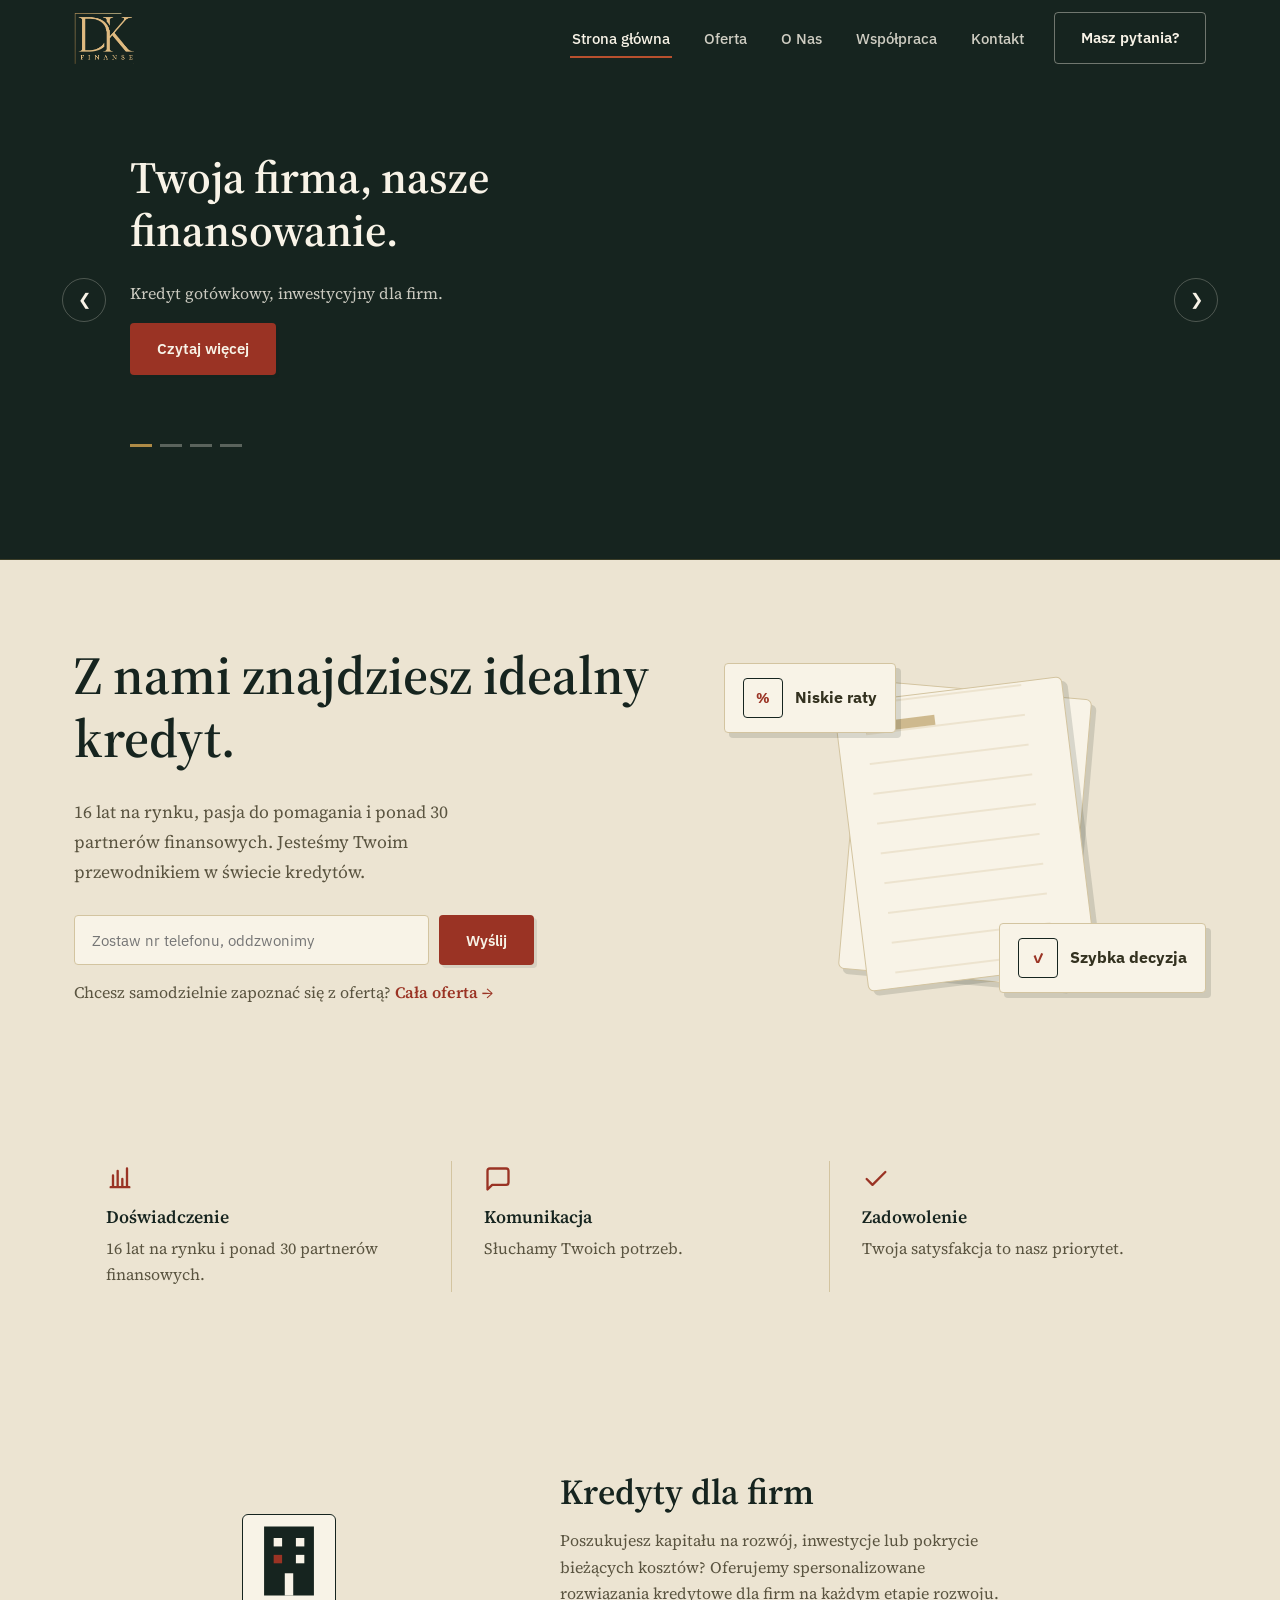
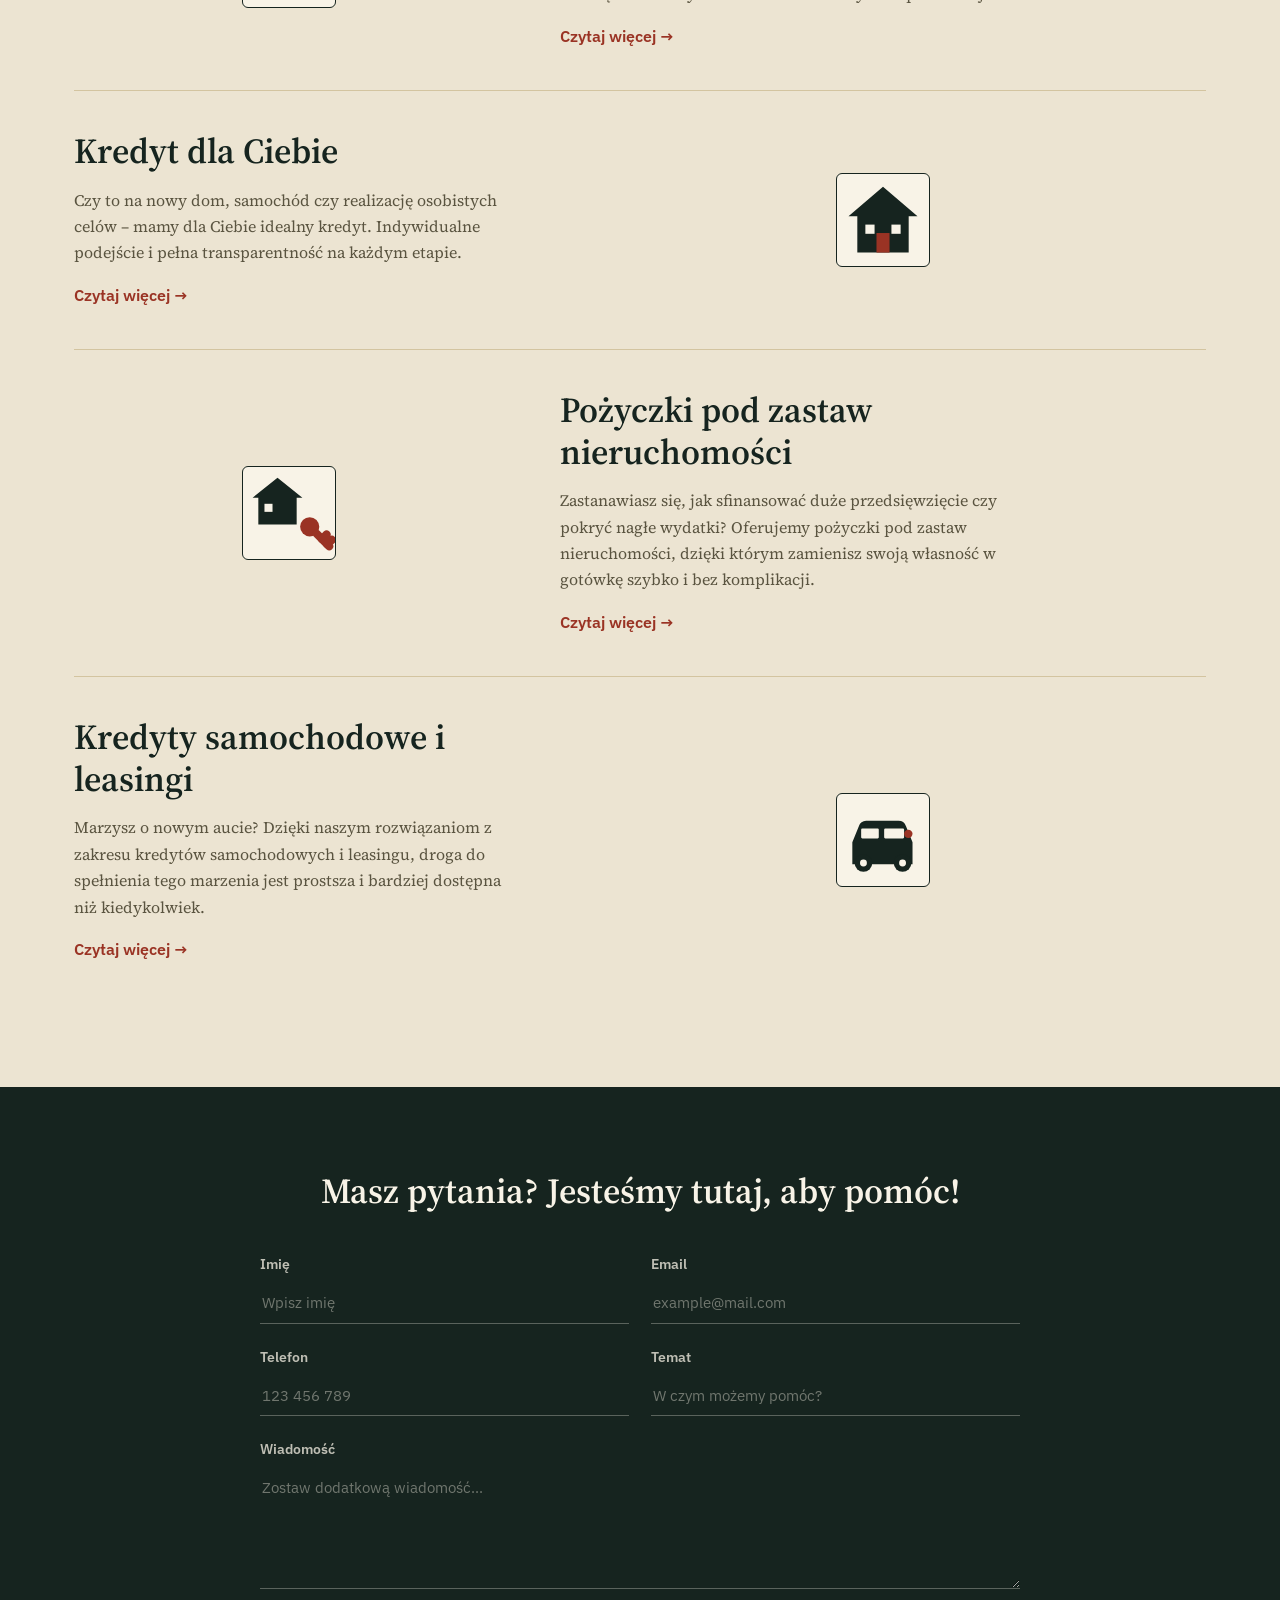
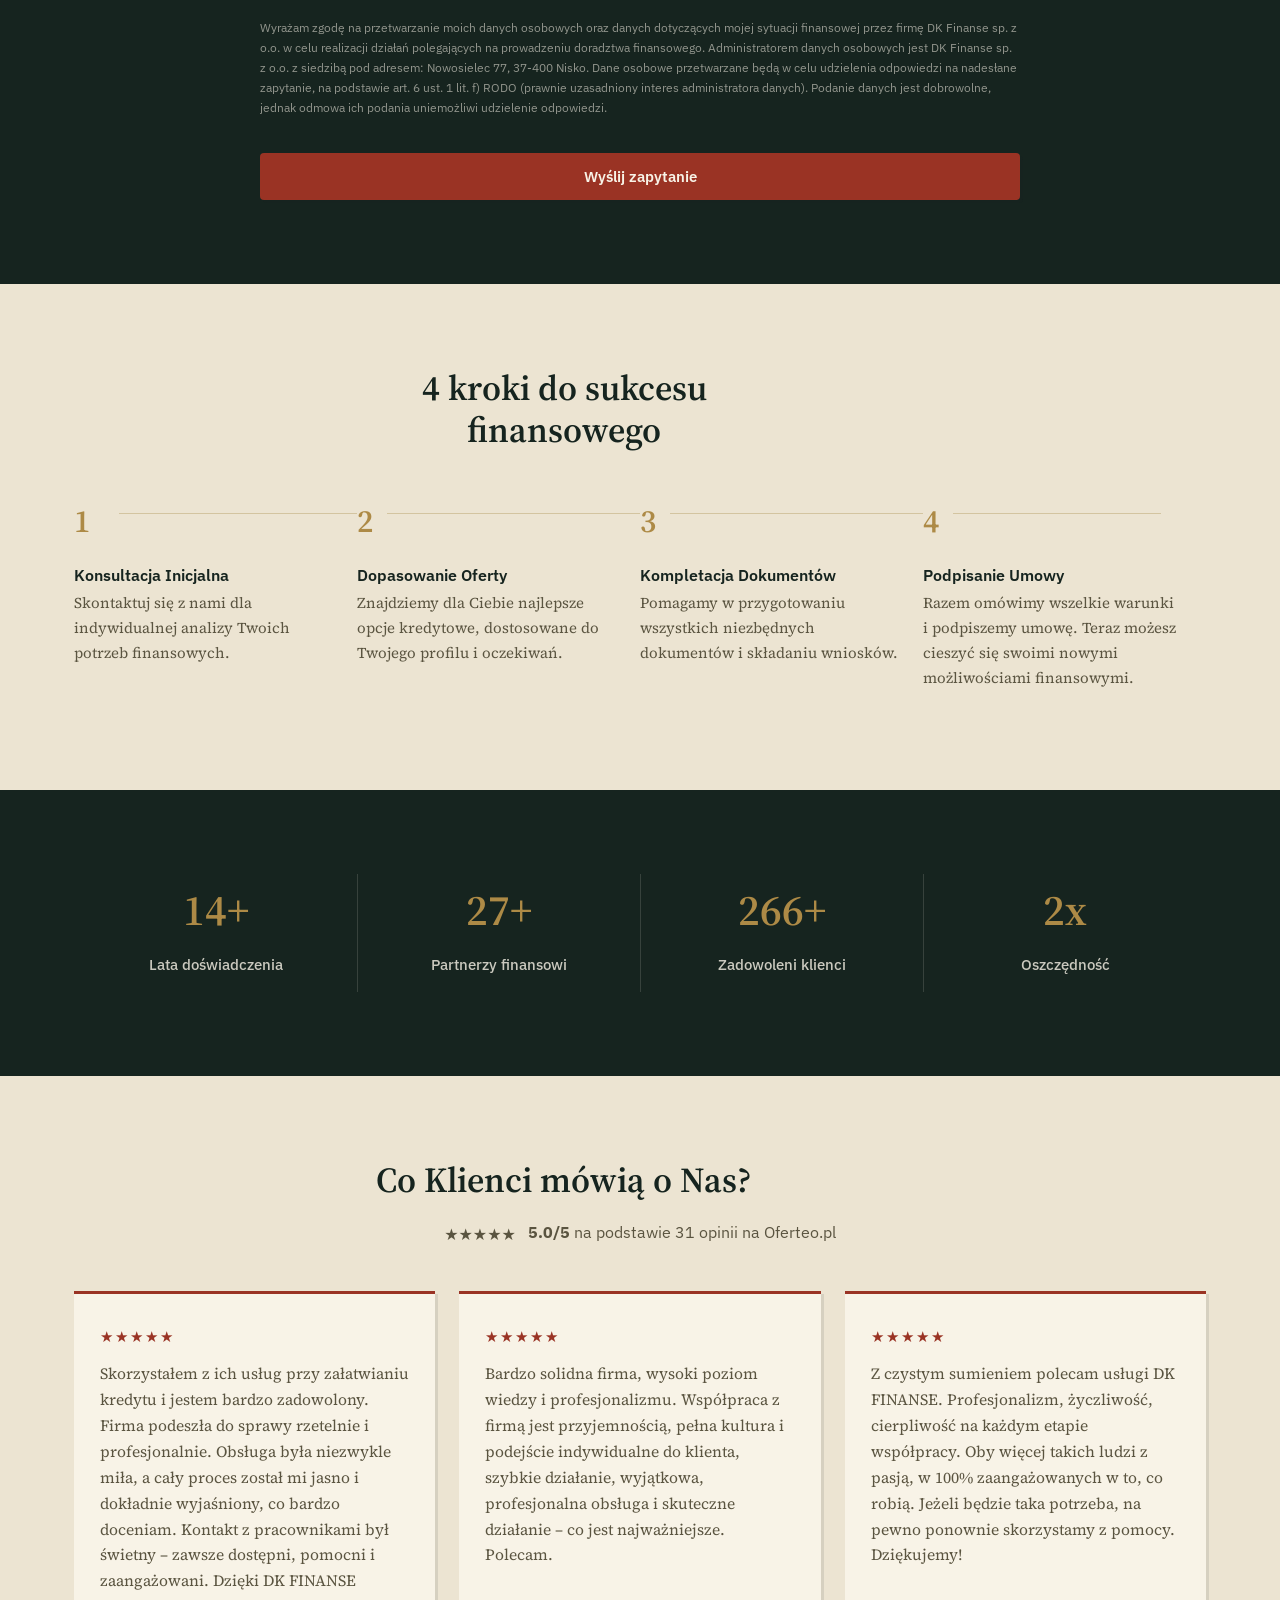
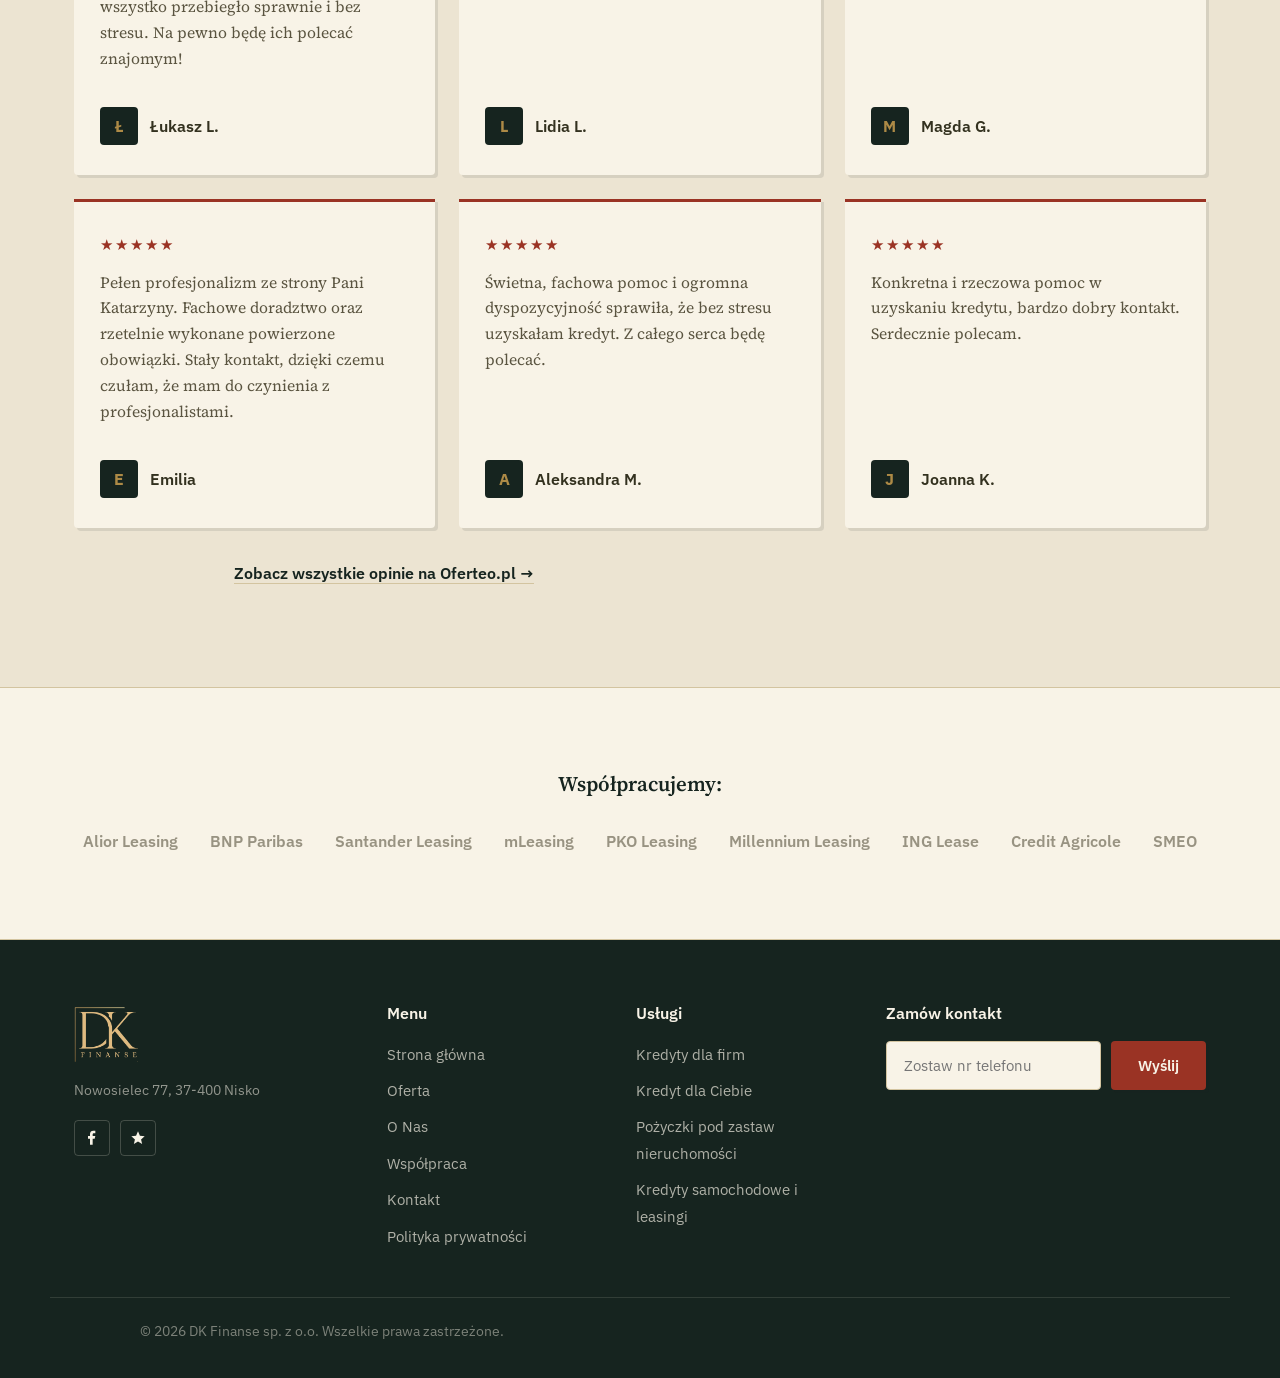
==== commit 4b0db62f: "Switch homepage offer icons from thin outline to solid filled style Line-icon treatment read as flat" ====
--- a/index.html
+++ b/index.html
@@ -154,11 +154,13 @@
 
       <article class="offer-row">
         <div class="offer-visual" aria-hidden="true">
-          <svg class="offer-icon" viewBox="0 0 24 24" fill="none" stroke="currentColor" stroke-width="1.6" stroke-linecap="round" stroke-linejoin="round">
-            <rect x="5.5" y="3.5" width="13" height="17.5"/>
-            <path d="M9 7.5h1.4M13.6 7.5H15M9 11h1.4M9 14.5h1.4M13.6 14.5H15"/>
-            <rect class="accent" x="13.6" y="10.4" width="1.4" height="1.4" stroke="none"/>
-            <path d="M10.2 21v-3.2h3.6V21"/>
+          <svg class="offer-icon" viewBox="0 0 24 24">
+            <rect fill="currentColor" x="5.5" y="3" width="13" height="18"/>
+            <rect class="cut" x="8" y="6" width="2.2" height="2.2"/>
+            <rect class="cut" x="13.8" y="6" width="2.2" height="2.2"/>
+            <rect class="accent" x="8" y="10.4" width="2.2" height="2.2"/>
+            <rect class="cut" x="13.8" y="10.4" width="2.2" height="2.2"/>
+            <rect class="cut" x="10.9" y="15.2" width="2.2" height="5.8"/>
           </svg>
         </div>
         <div class="offer-copy">
@@ -170,10 +172,11 @@
 
       <article class="offer-row reverse">
         <div class="offer-visual" aria-hidden="true">
-          <svg class="offer-icon" viewBox="0 0 24 24" fill="none" stroke="currentColor" stroke-width="1.6" stroke-linecap="round" stroke-linejoin="round">
-            <path d="M4 11l8-7 8 7"/>
-            <path d="M6 10v10a1 1 0 0 0 1 1h10a1 1 0 0 0 1-1V10"/>
-            <rect class="accent" x="10.3" y="15" width="3.4" height="6" stroke="none"/>
+          <svg class="offer-icon" viewBox="0 0 24 24">
+            <path fill="currentColor" d="M12 3.3L21 11H18.7V20.5H5.3V11H3L12 3.3Z"/>
+            <rect class="cut" x="7.4" y="13.2" width="2.4" height="2.4"/>
+            <rect class="cut" x="14.2" y="13.2" width="2.4" height="2.4"/>
+            <rect class="accent" x="10.3" y="15.4" width="3.4" height="5.1"/>
           </svg>
         </div>
         <div class="offer-copy">
@@ -185,13 +188,12 @@
 
       <article class="offer-row">
         <div class="offer-visual" aria-hidden="true">
-          <svg class="offer-icon" viewBox="0 0 24 24" fill="none" stroke="currentColor" stroke-width="1.6" stroke-linecap="round" stroke-linejoin="round">
-            <path d="M4 10l5.5-4.6L15 10"/>
-            <path d="M5.5 9.2V18a1 1 0 0 0 1 1h6a1 1 0 0 0 1-1V9.2"/>
-            <circle class="accent" cx="17.6" cy="15.4" r="1.7" stroke="none"/>
-            <circle cx="17.6" cy="15.4" r="1.7"/>
-            <path d="M18.9 16.7L21.8 19.6"/>
-            <path d="M20.3 18.1l1-1M21.5 19.3l1-1"/>
+          <svg class="offer-icon" viewBox="0 0 24 24">
+            <path fill="currentColor" d="M9 2.8L15.5 8H14V15H4V8H2.5L9 2.8Z"/>
+            <rect class="cut" x="5.6" y="9.6" width="2.1" height="2.1"/>
+            <circle class="accent" cx="17.4" cy="15.6" r="2.5"/>
+            <path class="accent-stroke" d="M19.2 17.4L22.5 20.7"/>
+            <path class="accent-stroke" d="M20.6 18.8L21.8 17.6M22 20.2L23.2 19"/>
           </svg>
         </div>
         <div class="offer-copy">
@@ -203,13 +205,15 @@
 
       <article class="offer-row reverse">
         <div class="offer-visual" aria-hidden="true">
-          <svg class="offer-icon" viewBox="0 0 24 24" fill="none" stroke="currentColor" stroke-width="1.6" stroke-linecap="round" stroke-linejoin="round">
-            <path d="M3 16l1.5-5A2 2 0 0 1 6.4 9.5h11.2a2 2 0 0 1 1.9 1.5L21 16"/>
-            <path d="M3 16v3a1 1 0 0 0 1 1h1a1 1 0 0 0 1-1v-1h12v1a1 1 0 0 0 1 1h1a1 1 0 0 0 1-1v-3"/>
-            <path d="M3 16h18"/>
-            <circle cx="7.5" cy="16" r="1.5"/>
-            <circle cx="16.5" cy="16" r="1.5"/>
-            <circle class="accent" cx="18.5" cy="12.3" r="1" stroke="none"/>
+          <svg class="offer-icon" viewBox="0 0 24 24">
+            <path fill="currentColor" d="M4 15.8V12.6L5.7 8.4A2.1 2.1 0 0 1 7.6 7H16a2.1 2.1 0 0 1 2 1.4l1.7 4.2V18.3H4Z"/>
+            <rect class="cut" x="6.3" y="9" width="4.6" height="2.6" rx="0.3"/>
+            <rect class="cut" x="12.3" y="9" width="5.2" height="2.6" rx="0.3"/>
+            <circle fill="currentColor" cx="6.9" cy="18" r="2.3"/>
+            <circle fill="currentColor" cx="17.1" cy="18" r="2.3"/>
+            <circle class="cut" cx="6.9" cy="18" r="0.9"/>
+            <circle class="cut" cx="17.1" cy="18" r="0.9"/>
+            <circle class="accent" cx="18.6" cy="10.4" r="1.1"/>
           </svg>
         </div>
         <div class="offer-copy">
--- a/style.css
+++ b/style.css
@@ -524,7 +524,9 @@
   justify-content: center;
 }
 .offer-icon { width: 92px; height: 92px; color: var(--ink); }
+.offer-icon .cut { fill: var(--paper-white); }
 .offer-icon .accent { fill: var(--brick); }
+.offer-icon .accent-stroke { fill: none; stroke: var(--brick); stroke-width: 2.1; stroke-linecap: round; }
 
 .offer-copy h2 { margin-bottom: 0.4em; }
 .offer-copy p { color: var(--text-soft); max-width: 56ch; }
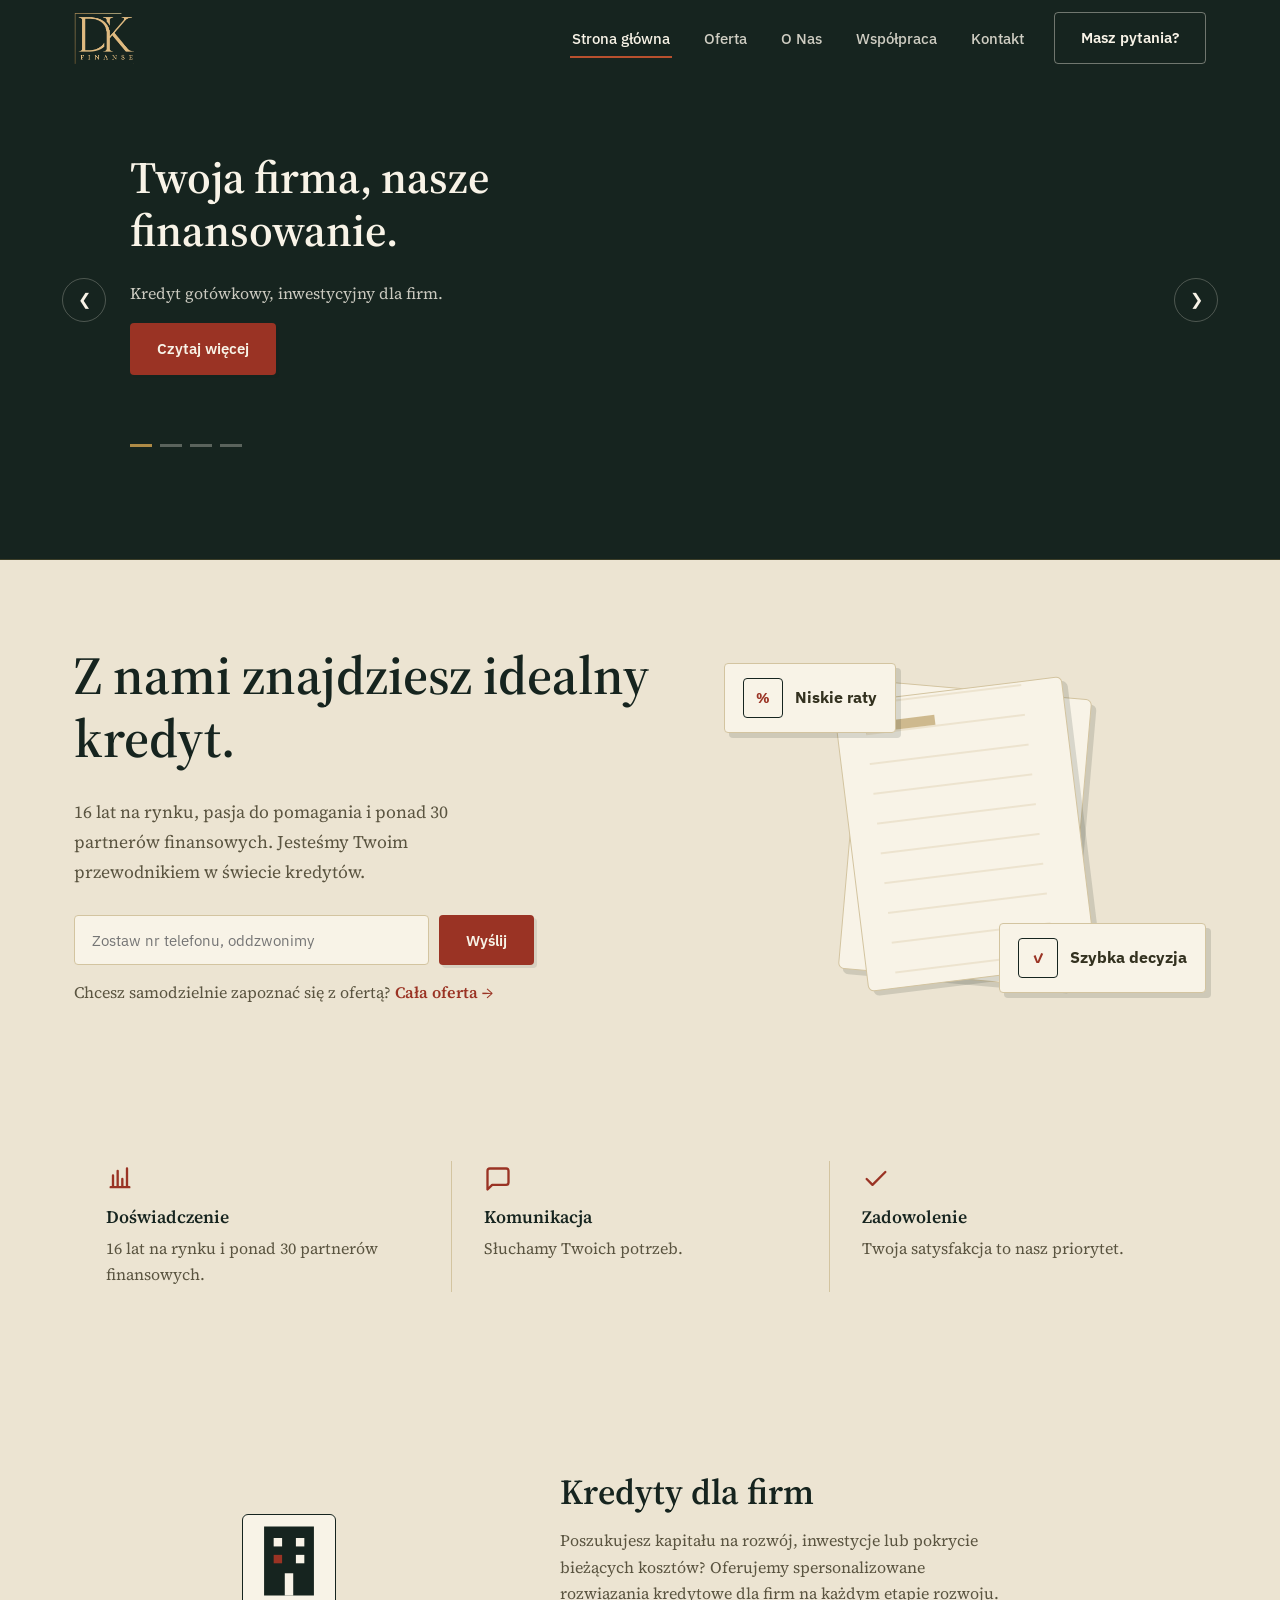
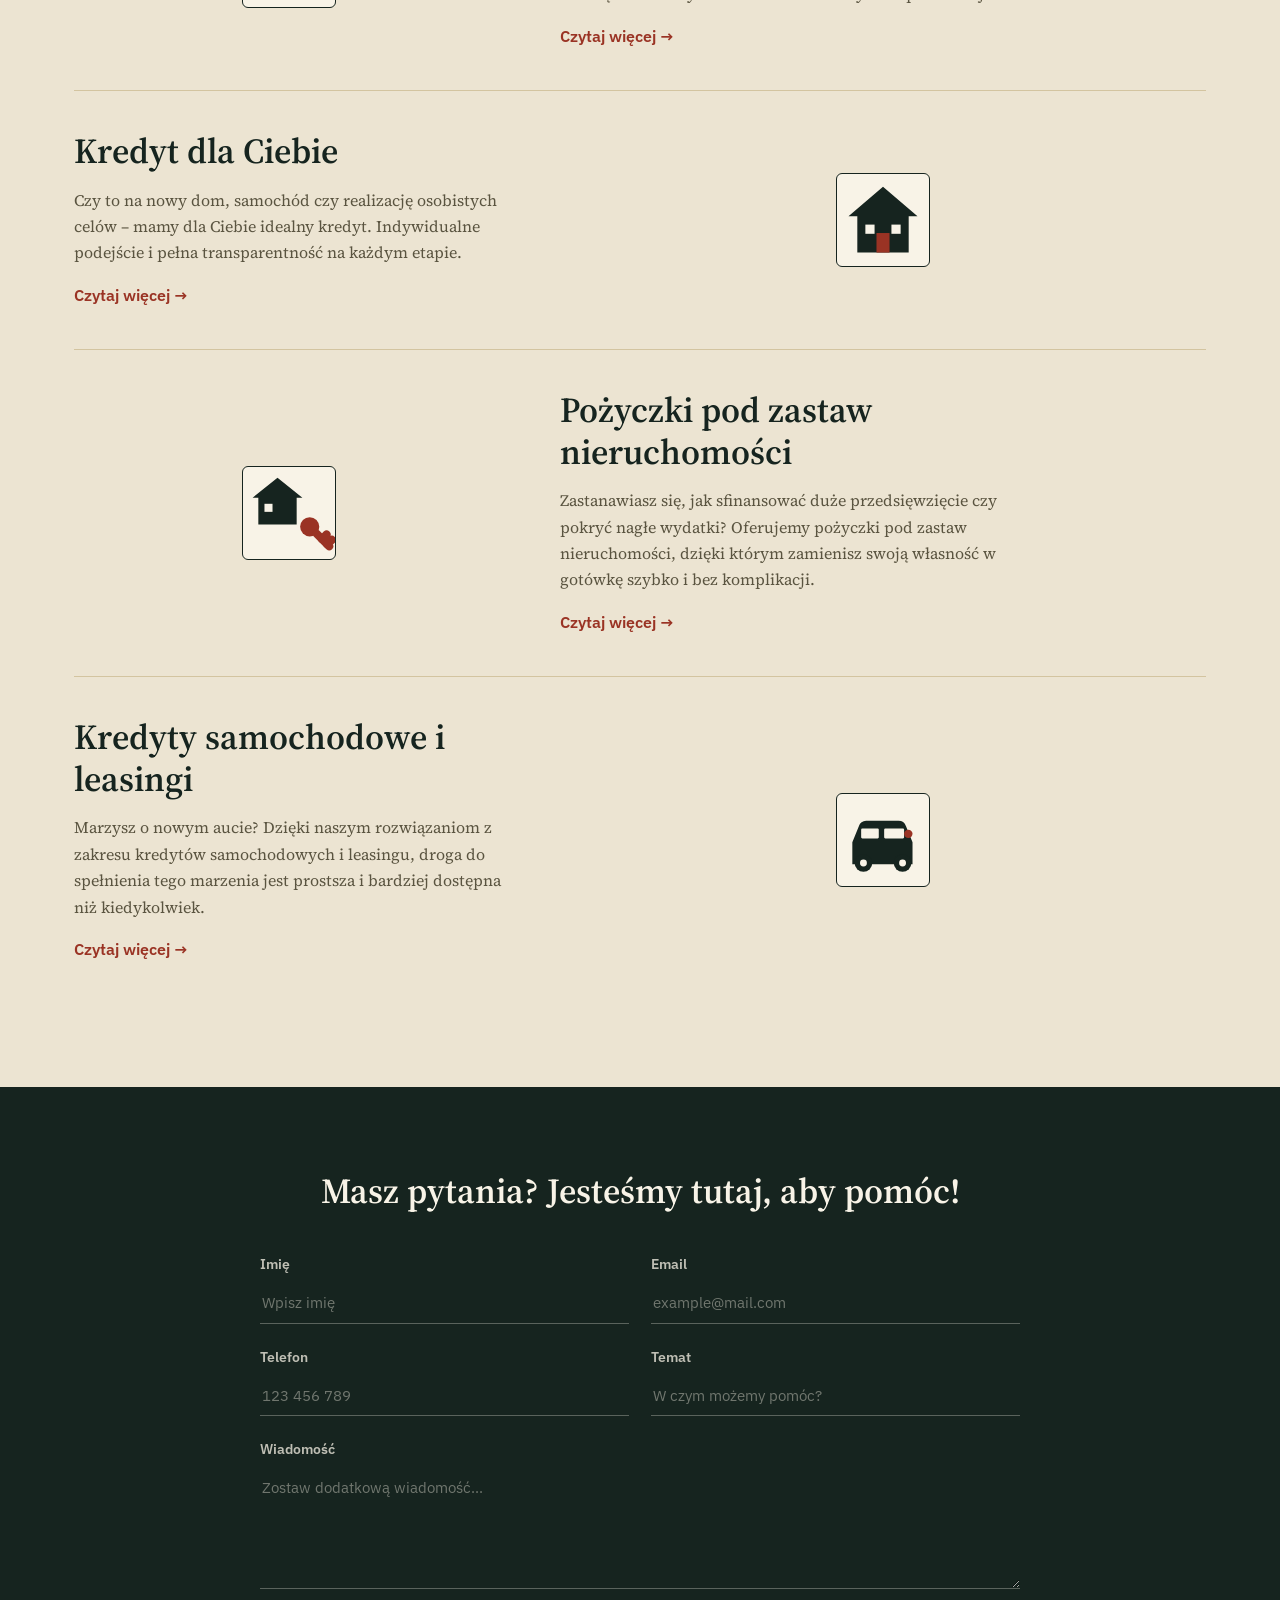
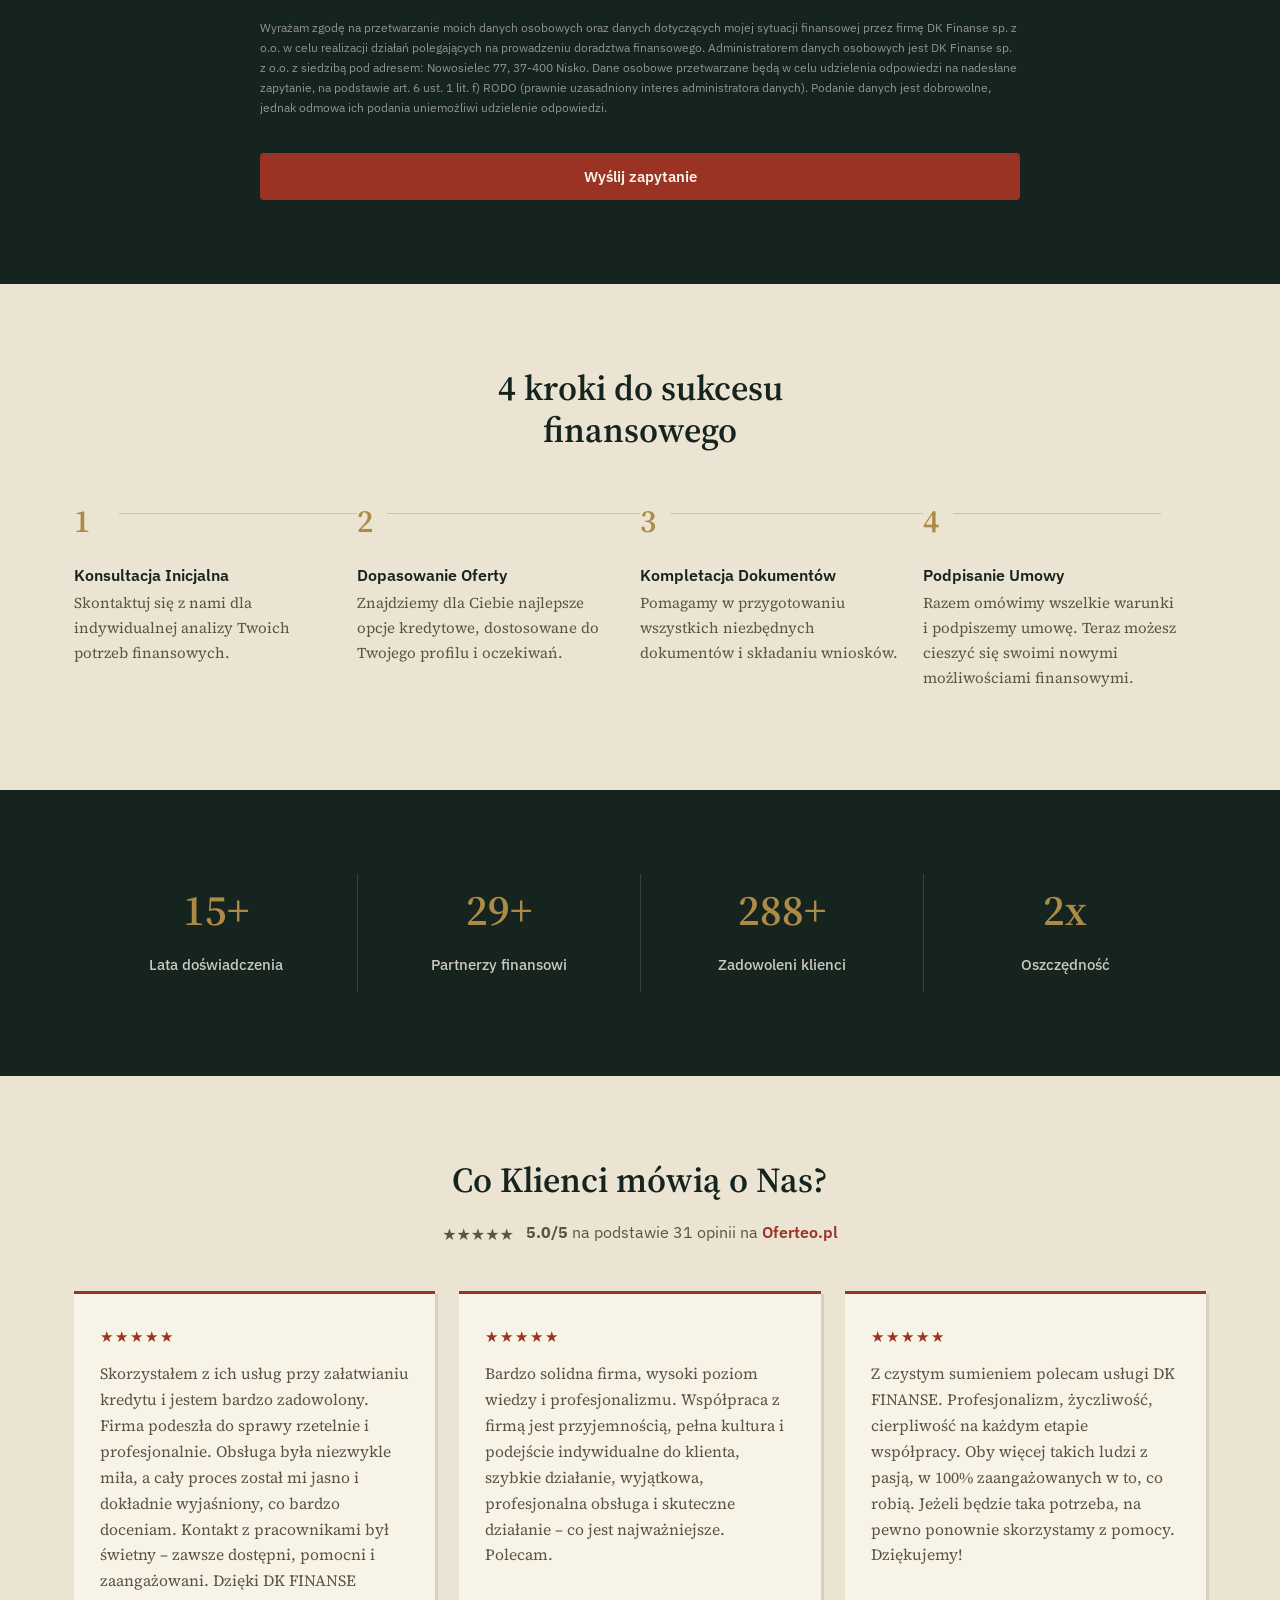
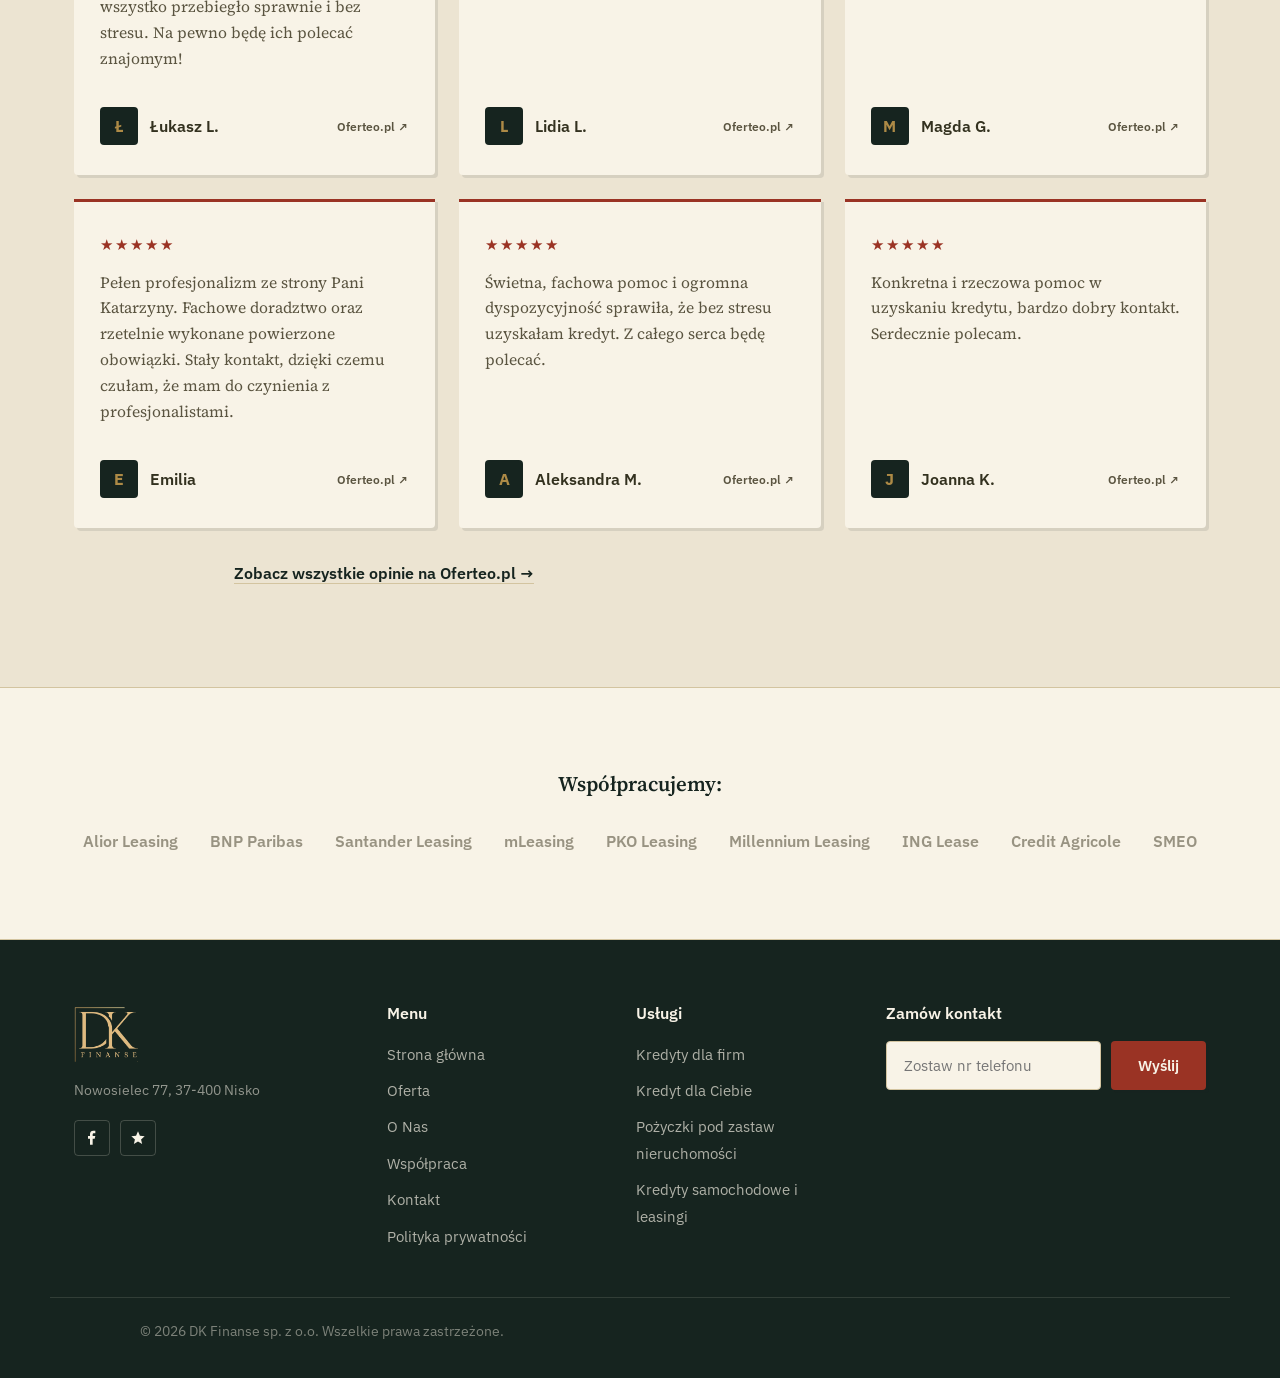
==== commit 4c73681a: "Link testimonials to the Oferteo.pl source "Oferteo.pl" in the rating summary was plain text; made i" ====
--- a/index.html
+++ b/index.html
@@ -324,7 +324,7 @@
         <h2>Co Klienci mówią o Nas?</h2>
         <p class="rating-summary">
           <span class="stars" aria-hidden="true">★★★★★</span>
-          <strong>5.0/5</strong> na podstawie 31 opinii na Oferteo.pl
+          <strong>5.0/5</strong> na podstawie 31 opinii na <a href="https://www.oferteo.pl/dk-finanse-sp-z-o-o/firma/3877968" target="_blank" rel="noopener">Oferteo.pl</a>
         </p>
       </div>
 
@@ -335,6 +335,7 @@
           <footer>
             <span class="avatar">Ł</span>
             <span class="name">Łukasz L.</span>
+            <a class="testimonial-source" href="https://www.oferteo.pl/dk-finanse-sp-z-o-o/firma/3877968" target="_blank" rel="noopener">Oferteo.pl ↗</a>
           </footer>
         </blockquote>
 
@@ -344,6 +345,7 @@
           <footer>
             <span class="avatar">L</span>
             <span class="name">Lidia L.</span>
+            <a class="testimonial-source" href="https://www.oferteo.pl/dk-finanse-sp-z-o-o/firma/3877968" target="_blank" rel="noopener">Oferteo.pl ↗</a>
           </footer>
         </blockquote>
 
@@ -353,6 +355,7 @@
           <footer>
             <span class="avatar">M</span>
             <span class="name">Magda G.</span>
+            <a class="testimonial-source" href="https://www.oferteo.pl/dk-finanse-sp-z-o-o/firma/3877968" target="_blank" rel="noopener">Oferteo.pl ↗</a>
           </footer>
         </blockquote>
 
@@ -362,6 +365,7 @@
           <footer>
             <span class="avatar">E</span>
             <span class="name">Emilia</span>
+            <a class="testimonial-source" href="https://www.oferteo.pl/dk-finanse-sp-z-o-o/firma/3877968" target="_blank" rel="noopener">Oferteo.pl ↗</a>
           </footer>
         </blockquote>
 
@@ -371,6 +375,7 @@
           <footer>
             <span class="avatar">A</span>
             <span class="name">Aleksandra M.</span>
+            <a class="testimonial-source" href="https://www.oferteo.pl/dk-finanse-sp-z-o-o/firma/3877968" target="_blank" rel="noopener">Oferteo.pl ↗</a>
           </footer>
         </blockquote>
 
@@ -380,6 +385,7 @@
           <footer>
             <span class="avatar">J</span>
             <span class="name">Joanna K.</span>
+            <a class="testimonial-source" href="https://www.oferteo.pl/dk-finanse-sp-z-o-o/firma/3877968" target="_blank" rel="noopener">Oferteo.pl ↗</a>
           </footer>
         </blockquote>
       </div>
--- a/style.css
+++ b/style.css
@@ -95,6 +95,7 @@
 @media (max-width: 720px) { .section { padding: 52px 0; } }
 
 .section-head { text-align: center; max-width: 620px; margin: 0 auto 44px; }
+.section-head > * { margin-left: auto; margin-right: auto; }
 
 /* ---------- buttons ---------- */
 .btn {
@@ -659,6 +660,8 @@
   font-family: var(--font-sans);
 }
 .rating-summary .stars { margin-right: 8px; vertical-align: middle; }
+.rating-summary a { color: var(--brick); font-weight: 600; border-bottom: 1px solid transparent; }
+.rating-summary a:hover { border-color: var(--brick); }
 .testimonial-grid {
   display: grid;
   grid-template-columns: repeat(3, 1fr);
@@ -705,6 +708,8 @@
   flex-shrink: 0;
 }
 .name { font-weight: 600; }
+.testimonial-source { margin-left: auto; font-size: 0.78rem; font-weight: 600; color: var(--text-soft); white-space: nowrap; }
+.testimonial-source:hover { color: var(--brick); }
 .testimonial-more { text-align: center; margin-top: 32px; font-family: var(--font-sans); }
 .testimonial-more a { font-weight: 600; color: var(--ink); border-bottom: 1px solid var(--paper-line); }
 .testimonial-more a:hover { border-color: var(--brick); color: var(--brick); }
